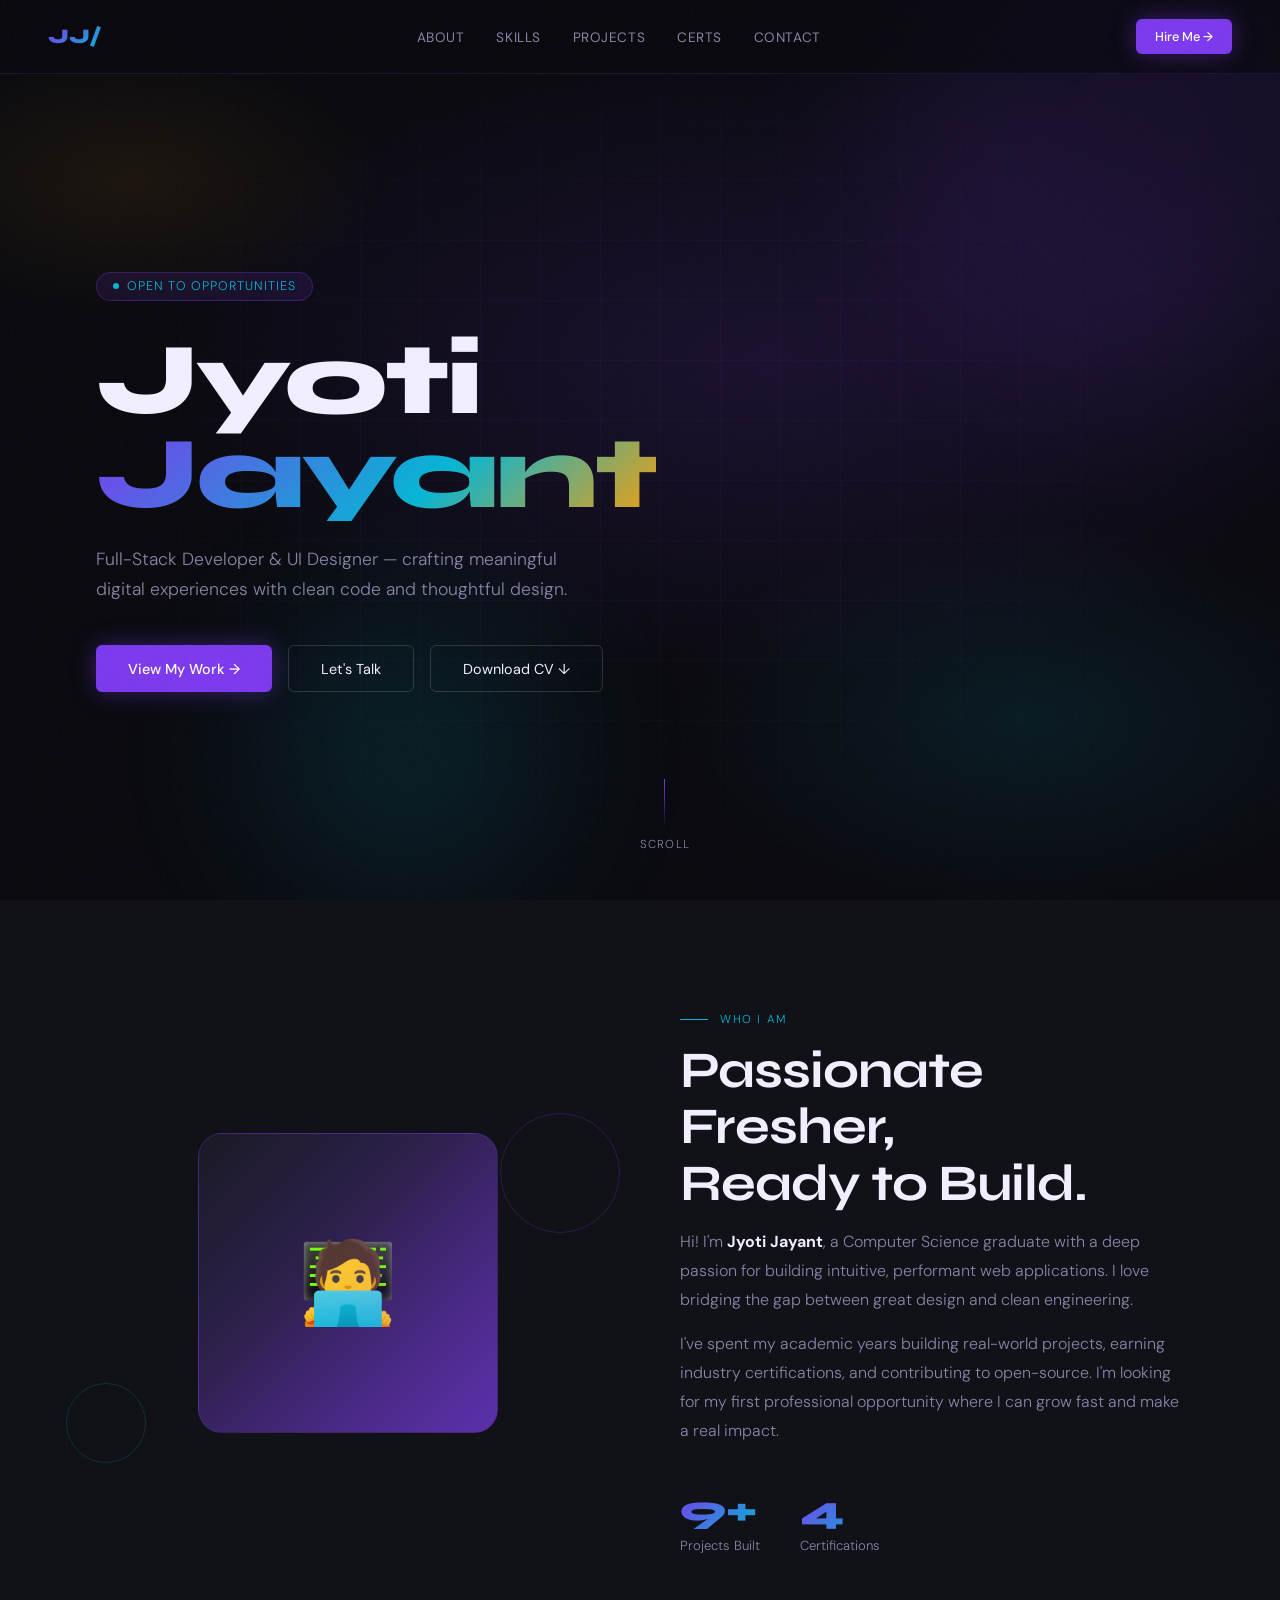
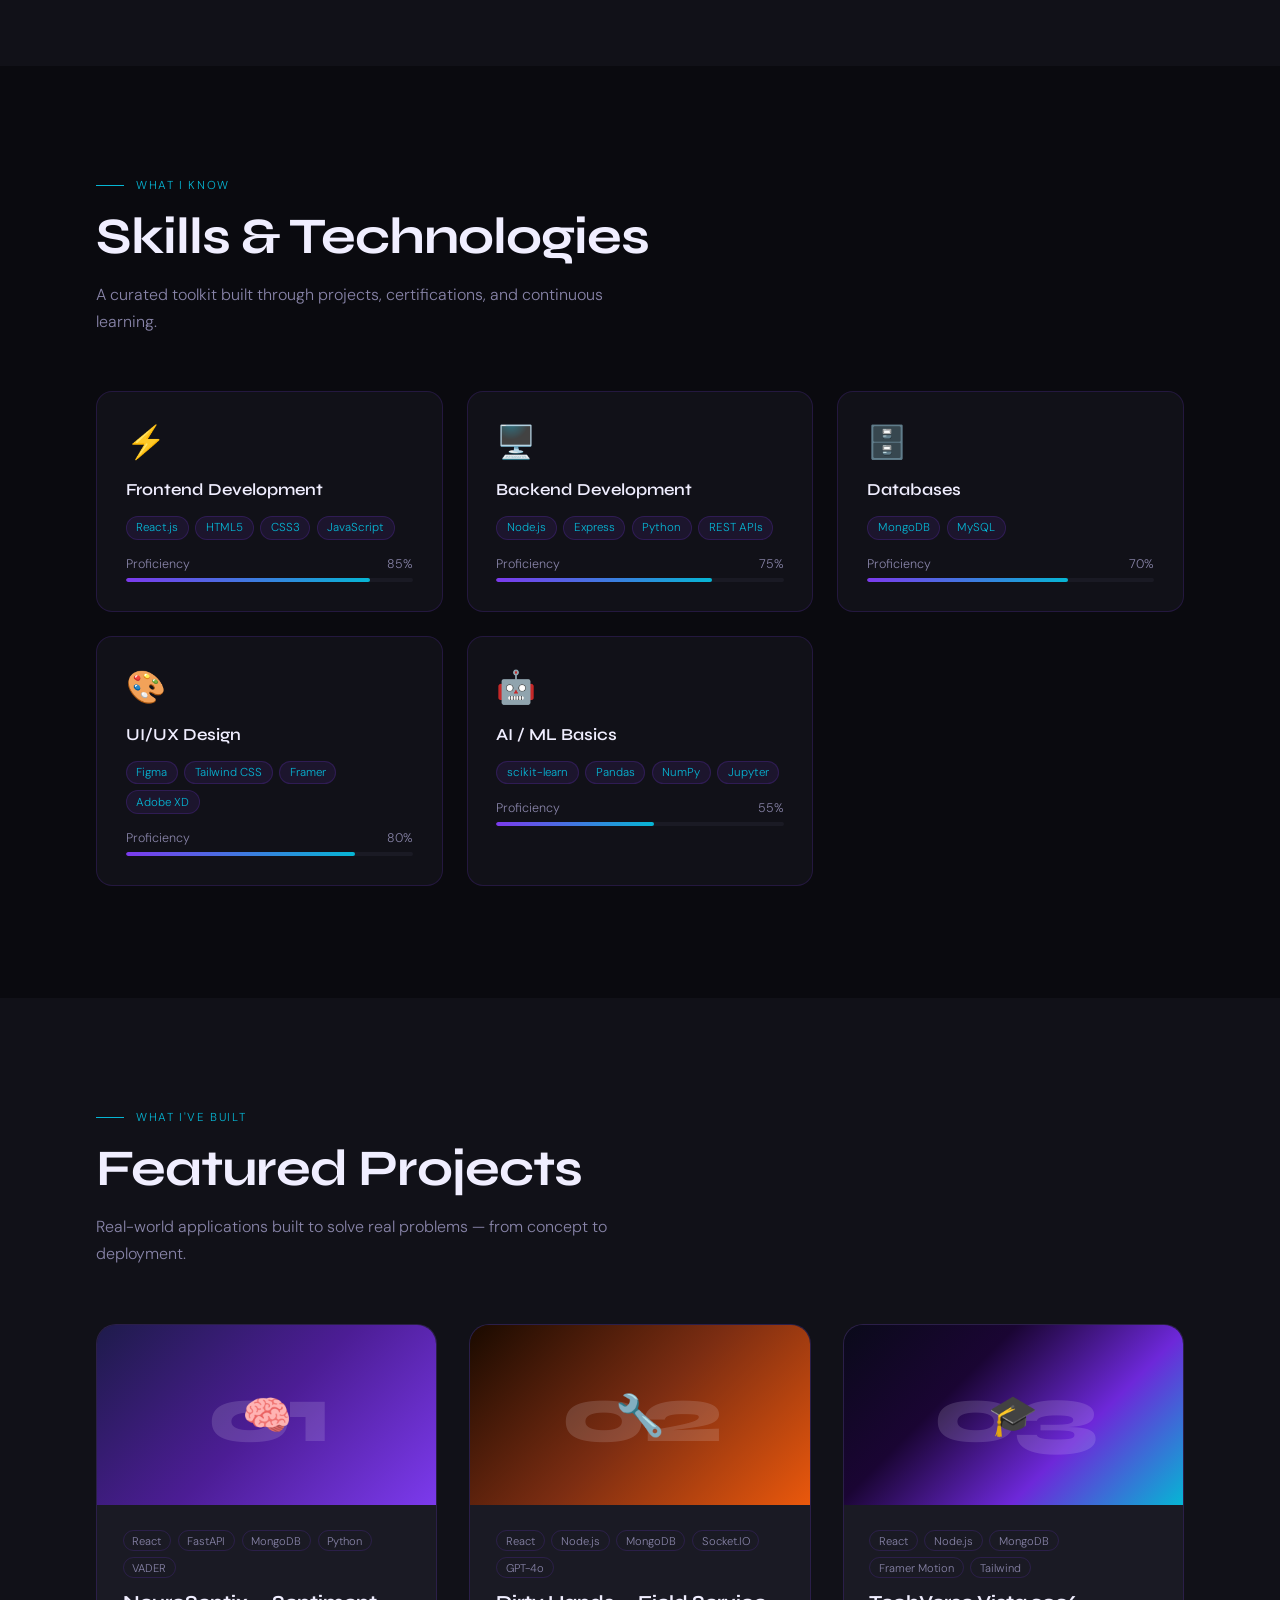
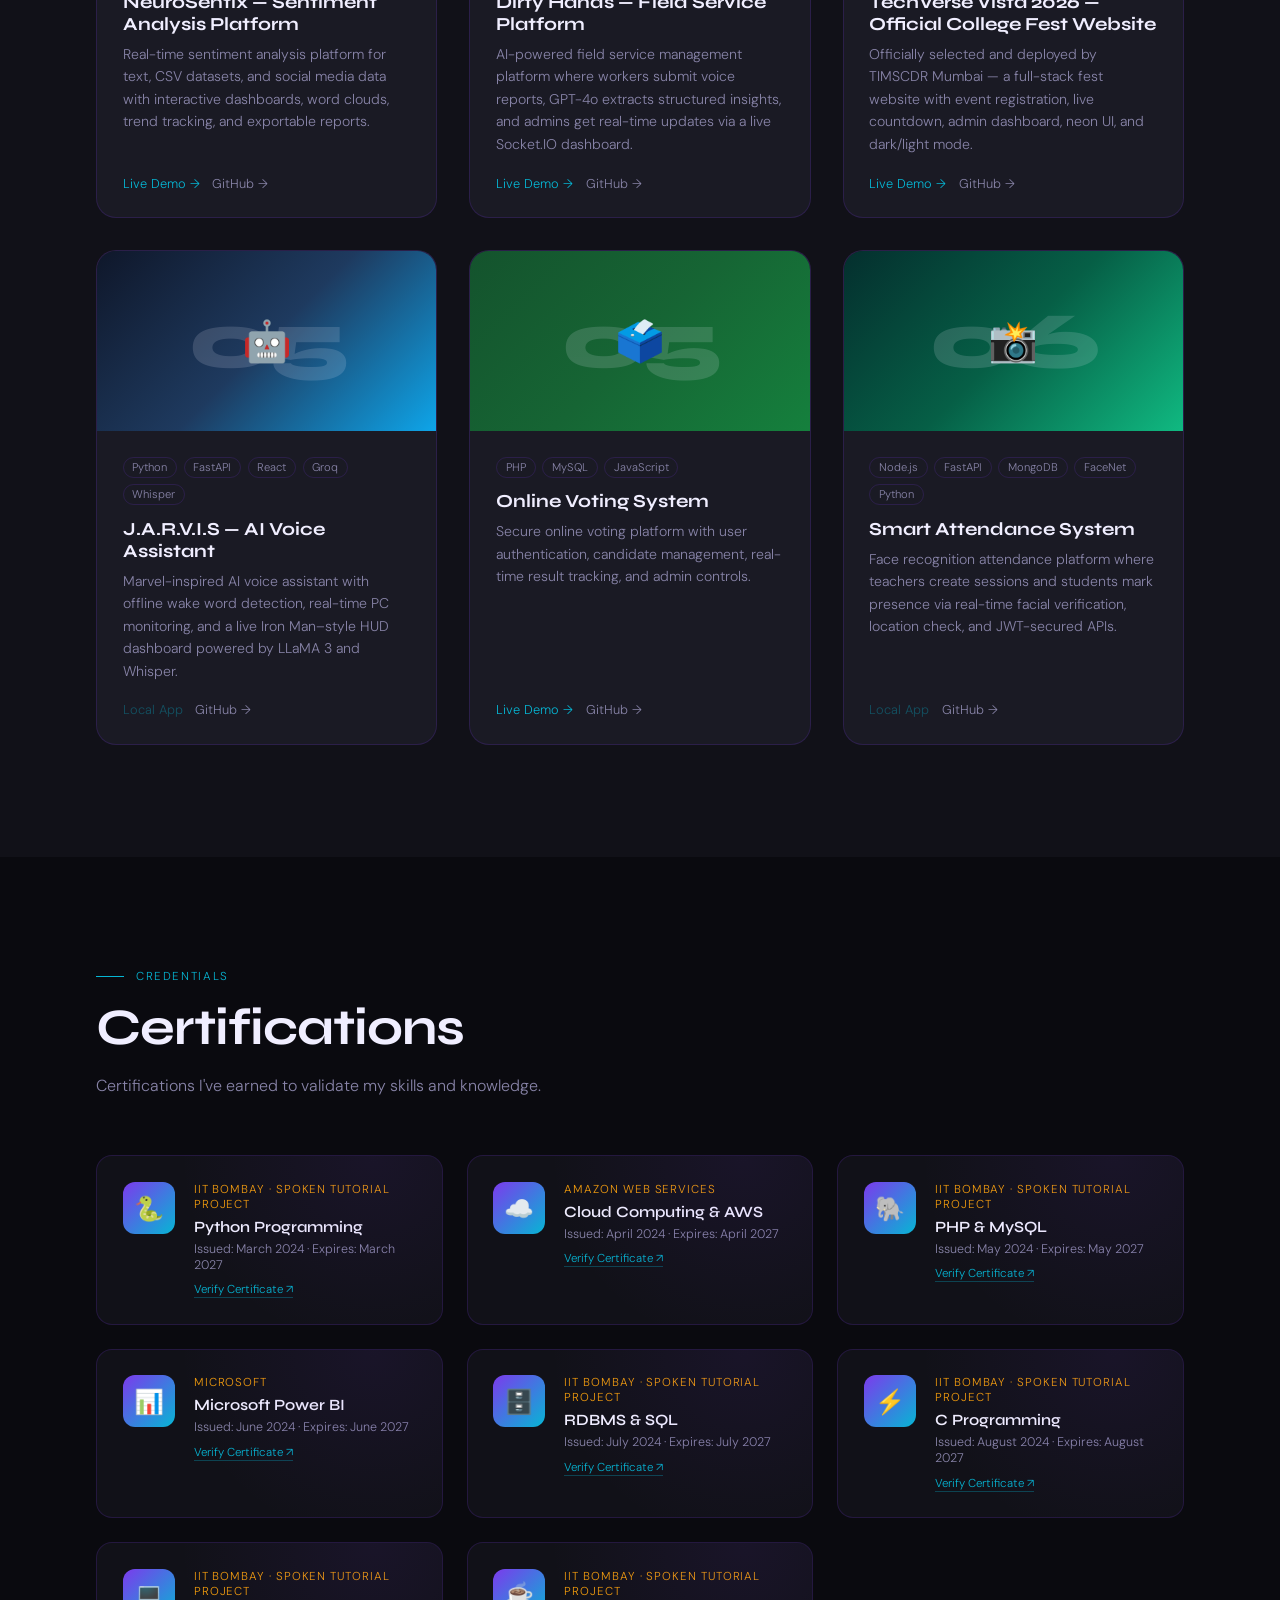
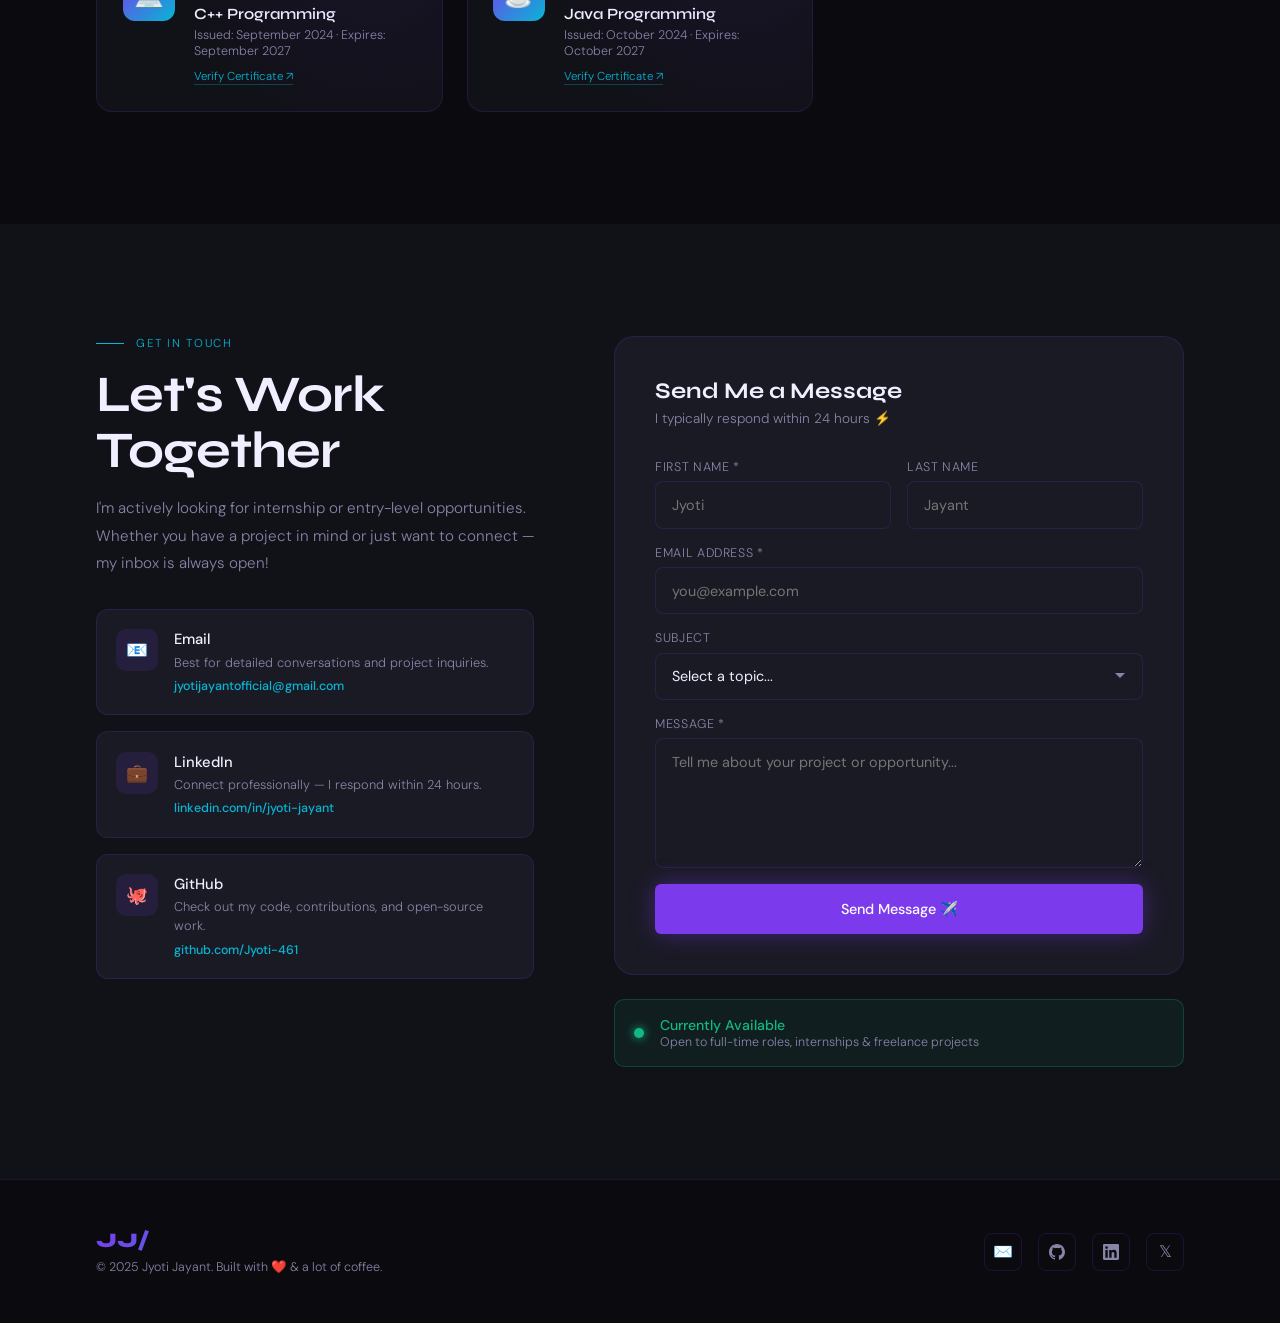
==== index.html @ 2b8c5107 "certificate work" ====
<!DOCTYPE html>
<html lang="en">
<head>
<meta charset="UTF-8">
<meta name="viewport" content="width=device-width, initial-scale=1.0">
<meta name="description" content="Jyoti Jayant — Full-Stack Developer & UI Designer portfolio">
<title>Jyoti Jayant — Portfolio</title>
<link href="https://fonts.googleapis.com/css2?family=Syne:wght@400;600;700;800&family=DM+Sans:ital,wght@0,300;0,400;0,500;1,300&display=swap" rel="stylesheet">
<style>
  :root {
    --bg: #0a0a0f;
    --surface: #111118;
    --surface2: #1a1a24;
    --accent: #7c3aed;
    --accent2: #06b6d4;
    --accent3: #f59e0b;
    --text: #f0eeff;
    --text-muted: #8884a8;
    --border: rgba(124,58,237,0.18);
    --glow: rgba(124,58,237,0.35);
  }

  *, *::before, *::after { box-sizing: border-box; margin: 0; padding: 0; }
  html { scroll-behavior: smooth; }

  body {
    background: var(--bg);
    color: var(--text);
    font-family: 'DM Sans', sans-serif;
    font-weight: 300;
    overflow-x: hidden;
    cursor: none;
  }

  /* ── CUSTOM CURSOR ── */
  .cursor {
    width: 12px; height: 12px;
    background: var(--accent);
    border-radius: 50%;
    position: fixed;
    pointer-events: none;
    z-index: 9999;
    left: -100px; top: -100px;          /* FIX: start off-screen, not at 0,0 */
    transform: translate(-50%,-50%);
    transition: width 0.2s ease, height 0.2s ease, background 0.2s ease;
    mix-blend-mode: screen;
  }
  .cursor-ring {
    width: 36px; height: 36px;
    border: 1.5px solid rgba(124,58,237,0.6);
    border-radius: 50%;
    position: fixed;
    pointer-events: none;
    z-index: 9998;
    left: -100px; top: -100px;          /* FIX: start off-screen */
    transform: translate(-50%,-50%);
    transition: width 0.25s ease, height 0.25s ease, border-color 0.25s ease;
  }

  /* ── NOISE OVERLAY ── */
  body::before {
    content: '';
    position: fixed; inset: 0;
    background-image: url("data:image/svg+xml,%3Csvg viewBox='0 0 256 256' xmlns='http://www.w3.org/2000/svg'%3E%3Cfilter id='noise'%3E%3CfeTurbulence type='fractalNoise' baseFrequency='0.9' numOctaves='4' stitchTiles='stitch'/%3E%3C/filter%3E%3Crect width='100%25' height='100%25' filter='url(%23noise)' opacity='0.04'/%3E%3C/svg%3E");
    pointer-events: none;
    z-index: 9000;
    opacity: 0.4;
  }

  /* ── NAV ── */
  nav {
    position: fixed; top: 0; left: 0; right: 0;
    z-index: 500;
    padding: 1.2rem 3rem;
    display: flex; align-items: center; justify-content: space-between;
    background: rgba(10,10,15,0.75);
    backdrop-filter: blur(20px);
    -webkit-backdrop-filter: blur(20px);
    border-bottom: 1px solid var(--border);
    animation: slideDown 0.8s ease forwards;
    gap: 1rem;
  }
  @keyframes slideDown { from { transform: translateY(-100%); opacity:0; } to { transform: translateY(0); opacity:1; } }

  .logo {
    font-family: 'Syne', sans-serif;
    font-weight: 800; font-size: 1.3rem;
    letter-spacing: -0.02em;
    background: linear-gradient(135deg, var(--accent), var(--accent2));
    -webkit-background-clip: text; -webkit-text-fill-color: transparent;
    background-clip: text;
    flex-shrink: 0;
  }

  .nav-links { display: flex; gap: 2rem; list-style: none; }
  .nav-links a {
    color: var(--text-muted);
    text-decoration: none; font-size: 0.85rem;
    font-weight: 400; letter-spacing: 0.04em; text-transform: uppercase;
    transition: color 0.2s ease; position: relative;
    white-space: nowrap;
  }
  .nav-links a::after {
    content: ''; position: absolute; bottom: -4px; left: 0;
    width: 0; height: 1px; background: var(--accent);
    transition: width 0.3s ease;                        /* FIX: was `right` logic, now width-based */
  }
  .nav-links a:hover { color: var(--text); }
  .nav-links a:hover::after { width: 100%; }

  /* Hamburger — hidden on desktop */
  .hamburger {
    display: none; flex-direction: column; gap: 5px;
    background: none; border: none; cursor: pointer; padding: 4px;
  }
  .hamburger span {
    display: block; width: 22px; height: 2px;
    background: var(--text-muted); border-radius: 2px;
    transition: all 0.3s ease;
  }
  .hamburger.open span:nth-child(1) { transform: translateY(7px) rotate(45deg); }
  .hamburger.open span:nth-child(2) { opacity: 0; }
  .hamburger.open span:nth-child(3) { transform: translateY(-7px) rotate(-45deg); }

  /* Mobile nav drawer */
  .mobile-nav {
    display: none; position: fixed;
    top: 62px; left: 0; right: 0;
    background: rgba(10,10,15,0.97);
    backdrop-filter: blur(20px); -webkit-backdrop-filter: blur(20px);
    border-bottom: 1px solid var(--border);
    z-index: 490; padding: 1.5rem 2rem;
    flex-direction: column; gap: 1.2rem;
  }
  .mobile-nav.open { display: flex; }
  .mobile-nav a {
    color: var(--text-muted); text-decoration: none;
    font-size: 1rem; letter-spacing: 0.06em; text-transform: uppercase;
    transition: color 0.2s ease;
  }
  .mobile-nav a:hover { color: var(--accent2); }

  /* ── HERO ── */
  #hero {
    min-height: 100vh;
    display: flex; align-items: center;
    padding: 8rem 6rem 4rem;
    position: relative; overflow: hidden;
  }
  .hero-bg {
    position: absolute; inset: 0;
    background:
      radial-gradient(ellipse 80% 60% at 60% 40%, rgba(124,58,237,0.15) 0%, transparent 60%),
      radial-gradient(ellipse 50% 40% at 80% 80%, rgba(6,182,212,0.10) 0%, transparent 55%),
      radial-gradient(ellipse 40% 30% at 10% 20%, rgba(245,158,11,0.08) 0%, transparent 50%);
  }
  .hero-grid {
    position: absolute; inset: 0;
    background-image:
      linear-gradient(rgba(124,58,237,0.06) 1px, transparent 1px),
      linear-gradient(90deg, rgba(124,58,237,0.06) 1px, transparent 1px);
    background-size: 60px 60px;
    mask-image: radial-gradient(ellipse at center, black 30%, transparent 80%);
    -webkit-mask-image: radial-gradient(ellipse at center, black 30%, transparent 80%);
  }
  .hero-content { position: relative; z-index: 1; max-width: 800px; }

  .hero-tag {
    display: inline-flex; align-items: center; gap: 0.5rem;
    background: rgba(124,58,237,0.12);
    border: 1px solid rgba(124,58,237,0.3);
    padding: 0.35rem 1rem; border-radius: 100px;
    font-size: 0.78rem; letter-spacing: 0.08em; text-transform: uppercase;
    color: var(--accent2); margin-bottom: 2rem;
    animation: fadeUp 0.8s 0.2s both;
  }
  .hero-tag .dot { width: 6px; height: 6px; background: var(--accent2); border-radius: 50%; animation: pulse 1.5s infinite; }

  .hero-name {
    font-family: 'Syne', sans-serif; font-weight: 800;
    font-size: clamp(3.2rem, 8vw, 7rem);
    line-height: 0.92; letter-spacing: -0.03em;
    animation: fadeUp 0.8s 0.35s both;
  }
  .hero-name .line2 {
    background: linear-gradient(135deg, var(--accent), var(--accent2) 60%, var(--accent3));
    -webkit-background-clip: text; -webkit-text-fill-color: transparent;
    background-clip: text; display: block;
  }
  .hero-tagline {
    font-size: 1.1rem; color: var(--text-muted);
    margin-top: 1.5rem; max-width: 480px;
    line-height: 1.7; animation: fadeUp 0.8s 0.5s both;
  }
  .hero-ctas {
    display: flex; gap: 1rem; margin-top: 2.5rem;
    animation: fadeUp 0.8s 0.65s both; flex-wrap: wrap;
  }

  .btn-primary {
    background: var(--accent); color: #fff;
    border: none; border-radius: 6px;
    padding: 0.85rem 2rem;
    font-family: 'DM Sans', sans-serif; font-size: 0.9rem; font-weight: 500;
    cursor: pointer; text-decoration: none;
    display: inline-flex; align-items: center; gap: 0.5rem;
    transition: transform 0.2s ease, box-shadow 0.2s ease, background 0.2s ease;
    box-shadow: 0 0 24px rgba(124,58,237,0.4);
  }
  .btn-primary:hover { transform: translateY(-2px); box-shadow: 0 0 40px rgba(124,58,237,0.7); background: #8b4ff5; }

  .btn-outline {
    background: transparent; color: var(--text);
    border: 1px solid rgba(255,255,255,0.15); border-radius: 6px;
    padding: 0.85rem 2rem;
    font-family: 'DM Sans', sans-serif; font-size: 0.9rem; font-weight: 400;
    cursor: pointer; text-decoration: none;
    display: inline-flex; align-items: center; gap: 0.5rem;
    transition: border-color 0.2s ease, transform 0.2s ease, background 0.2s ease, color 0.2s ease;
  }
  .btn-outline:hover { border-color: var(--accent2); color: var(--accent2); transform: translateY(-2px); background: rgba(6,182,212,0.05); }

  .hero-scroll {
    position: absolute; bottom: 3rem; left: 50%; transform: translateX(-50%);
    display: flex; flex-direction: column; align-items: center; gap: 0.5rem;
    color: var(--text-muted); font-size: 0.72rem;
    letter-spacing: 0.1em; text-transform: uppercase;
    animation: fadeUp 1s 1s both;
  }
  .scroll-line {
    width: 1px; height: 50px;
    background: linear-gradient(to bottom, var(--accent), transparent);
    animation: scrollPulse 2s infinite;
  }

  /* ── FLOATING ORBS ── */
  .orb {
    position: absolute; border-radius: 50%;
    pointer-events: none; filter: blur(80px); opacity: 0.12;
    animation: float 8s ease-in-out infinite;
  }

  /* ── SHARED SECTION ── */
  section { padding: 7rem 6rem; position: relative; }

  .section-label {
    font-size: 0.72rem; letter-spacing: 0.14em; text-transform: uppercase;
    color: var(--accent2); display: flex; align-items: center; gap: 0.75rem;
    margin-bottom: 1rem;
  }
  .section-label::before { content: ''; width: 28px; height: 1px; background: var(--accent2); }

  .section-title {
    font-family: 'Syne', sans-serif; font-weight: 700;
    font-size: clamp(2rem, 4vw, 3.2rem);
    letter-spacing: -0.02em; line-height: 1.1; margin-bottom: 1rem;
  }
  .section-sub {
    color: var(--text-muted); font-size: 1rem;
    max-width: 520px; line-height: 1.7; margin-bottom: 3.5rem;
  }

  /* ── ABOUT ── */
  #about { background: var(--surface); }
  .about-inner { display: grid; grid-template-columns: 1fr 1fr; gap: 5rem; align-items: center; }

  .about-avatar-wrap { position: relative; display: flex; justify-content: center; }
  .about-avatar {
    width: 300px; height: 300px; border-radius: 24px;
    background: linear-gradient(135deg, var(--surface2), var(--accent) 200%);
    position: relative; overflow: hidden;
    border: 1px solid rgba(124,58,237,0.25);
    display: flex; align-items: center; justify-content: center;
    font-size: 5rem;
  }
  .about-avatar::after {
    content: ''; position: absolute; inset: 0;
    background: linear-gradient(135deg, transparent 40%, rgba(124,58,237,0.35));
  }
  .about-deco {
    position: absolute; top: -20px; right: -20px;
    width: 120px; height: 120px;
    border: 1px solid rgba(124,58,237,0.25); border-radius: 50%;
  }
  .about-deco2 {
    position: absolute; bottom: -30px; left: -30px;
    width: 80px; height: 80px;
    border: 1px solid rgba(6,182,212,0.2); border-radius: 50%;
  }

  .stat-row { display: flex; gap: 2.5rem; margin-top: 2.5rem; flex-wrap: wrap; }
  .stat { display: flex; flex-direction: column; }
  .stat-num {
    font-family: 'Syne', sans-serif; font-weight: 800; font-size: 2.5rem;
    background: linear-gradient(135deg, var(--accent), var(--accent2));
    -webkit-background-clip: text; -webkit-text-fill-color: transparent;
    background-clip: text;
  }
  .stat-label { color: var(--text-muted); font-size: 0.82rem; margin-top: 0.2rem; }

  /* ── SKILLS ── */
  .skills-grid { display: grid; grid-template-columns: repeat(auto-fill, minmax(260px, 1fr)); gap: 1.5rem; }

  .skill-card {
    background: var(--surface); border: 1px solid var(--border);
    border-radius: 16px; padding: 1.8rem;
    position: relative; overflow: hidden;
    transition: transform 0.3s ease, border-color 0.3s ease, box-shadow 0.3s ease;
  }
  .skill-card::before {
    content: ''; position: absolute; top: 0; left: 0; right: 0; height: 2px;
    background: linear-gradient(90deg, var(--accent), var(--accent2));
    transform: scaleX(0); transform-origin: left; transition: transform 0.4s ease;
  }
  .skill-card:hover { transform: translateY(-5px); border-color: rgba(124,58,237,0.4); box-shadow: 0 20px 50px rgba(0,0,0,0.4); }
  .skill-card:hover::before { transform: scaleX(1); }

  .skill-icon { font-size: 2rem; margin-bottom: 1rem; }
  .skill-name { font-family: 'Syne', sans-serif; font-weight: 600; font-size: 1.05rem; margin-bottom: 0.5rem; }
  .skill-tags { display: flex; flex-wrap: wrap; gap: 0.4rem; margin-top: 1rem; }
  .tag {
    background: rgba(124,58,237,0.1); border: 1px solid rgba(124,58,237,0.2);
    color: var(--accent2); font-size: 0.72rem; padding: 0.2rem 0.6rem; border-radius: 100px;
  }
  .skill-bar-wrap { margin-top: 1rem; }
  .skill-bar-label { display: flex; justify-content: space-between; font-size: 0.78rem; color: var(--text-muted); margin-bottom: 0.4rem; }
  .skill-bar-bg { height: 4px; background: var(--surface2); border-radius: 10px; overflow: hidden; }
  .skill-bar-fill {
    height: 100%; border-radius: 10px;
    background: linear-gradient(90deg, var(--accent), var(--accent2));
    transform: scaleX(0); transform-origin: left;
    transition: transform 1.2s cubic-bezier(0.16, 1, 0.3, 1);
  }
  .skill-bar-fill.animate { transform: scaleX(1); }

  /* ── PROJECTS ── */
  #projects { background: var(--surface); }
  .projects-grid { display: grid; grid-template-columns: repeat(auto-fill, minmax(340px, 1fr)); gap: 2rem; }

  .project-card {
    border-radius: 20px; overflow: hidden;
    background: var(--surface2); border: 1px solid var(--border);
    transition: transform 0.35s ease, box-shadow 0.35s ease;
    display: flex; flex-direction: column;          /* FIX: consistent card height */
  }
  .project-card:hover { transform: translateY(-8px) scale(1.01); box-shadow: 0 30px 70px rgba(0,0,0,0.5), 0 0 0 1px rgba(124,58,237,0.3); }

  .project-thumb {
    height: 180px; position: relative; overflow: hidden;
    display: flex; align-items: center; justify-content: center;
    flex-shrink: 0;
  }
  .thumb-bg { position: absolute; inset: 0; transition: transform 0.5s ease; }
  .project-card:hover .thumb-bg { transform: scale(1.1); }
  .thumb-label {
    position: relative; z-index: 1;
    font-family: 'Syne', sans-serif; font-weight: 800; font-size: 5rem;
    opacity: 0.15; letter-spacing: -0.05em;
  }
  .proj-icon { position: absolute; z-index: 2; font-size: 2.5rem; }

  .project-body { padding: 1.6rem; flex: 1; display: flex; flex-direction: column; }
  .project-chips { display: flex; flex-wrap: wrap; gap: 0.4rem; margin-bottom: 0.8rem; }
  .chip {
    font-size: 0.7rem; padding: 0.15rem 0.55rem;
    border-radius: 100px; border: 1px solid var(--border); color: var(--text-muted);
  }
  .project-title { font-family: 'Syne', sans-serif; font-weight: 700; font-size: 1.15rem; margin-bottom: 0.5rem; }
  .project-desc { color: var(--text-muted); font-size: 0.88rem; line-height: 1.6; margin-bottom: 1.2rem; flex: 1; }
  .project-links { display: flex; gap: 0.8rem; margin-top: auto; }
  .proj-link {
    font-size: 0.8rem; color: var(--accent2); text-decoration: none;
    display: inline-flex; align-items: center; gap: 0.3rem;
    transition: gap 0.2s ease, opacity 0.2s ease;
    white-space: nowrap;
  }
  .proj-link:hover { gap: 0.6rem; }
  .proj-link.disabled {                              /* FIX: proper disabled state */
    pointer-events: none; opacity: 0.35; cursor: not-allowed;
  }

  /* ── CERTIFICATES ── */
  .certs-grid { display: grid; grid-template-columns: repeat(auto-fill, minmax(280px, 1fr)); gap: 1.5rem; }

  .cert-card {
    background: var(--surface); border: 1px solid var(--border);
    border-radius: 16px; padding: 1.6rem;
    display: flex; gap: 1.2rem; align-items: flex-start;
    transition: transform 0.3s ease, box-shadow 0.3s ease;
    position: relative; overflow: hidden;
  }
  .cert-card::before {
    content: ''; position: absolute; inset: 0;
    background: radial-gradient(circle at 80% 0%, rgba(124,58,237,0.08), transparent 60%);
  }
  .cert-card:hover { transform: translateY(-4px); box-shadow: 0 16px 40px rgba(0,0,0,0.4); }
  .cert-badge {
    width: 52px; height: 52px; flex-shrink: 0;
    background: linear-gradient(135deg, var(--accent), var(--accent2));
    border-radius: 12px; display: flex; align-items: center; justify-content: center;
    font-size: 1.5rem;
  }
  .cert-body { flex: 1; min-width: 0; }                   /* FIX: min-width prevents overflow */
  .cert-issuer { font-size: 0.72rem; text-transform: uppercase; letter-spacing: 0.08em; color: var(--accent3); margin-bottom: 0.3rem; }
  .cert-name { font-family: 'Syne', sans-serif; font-weight: 600; font-size: 0.98rem; margin-bottom: 0.3rem; }
  .cert-date { color: var(--text-muted); font-size: 0.78rem; }
  .cert-verify {
    display: inline-block; margin-top: 0.6rem;
    font-size: 0.72rem; color: var(--accent2); text-decoration: none;
    border-bottom: 1px solid rgba(6,182,212,0.3); transition: border-color 0.2s ease;
  }
  .cert-verify:hover { border-color: var(--accent2); }

  /* ── CONTACT ── */
  #contact { background: var(--surface); }
  .contact-inner { display: grid; grid-template-columns: 1fr 1.3fr; gap: 5rem; align-items: start; }

  .contact-ways { margin-top: 2rem; }
  .contact-way {
    display: flex; align-items: flex-start; gap: 1rem;
    padding: 1.2rem; border: 1px solid var(--border); border-radius: 12px;
    margin-bottom: 1rem; background: var(--surface2);
    transition: border-color 0.2s ease;
  }
  .contact-way:hover { border-color: rgba(124,58,237,0.4); }
  .way-icon {
    width: 42px; height: 42px; border-radius: 10px;
    background: rgba(124,58,237,0.12);
    display: flex; align-items: center; justify-content: center;
    font-size: 1.1rem; flex-shrink: 0;
  }
  .way-title { font-weight: 500; font-size: 0.92rem; margin-bottom: 0.2rem; }
  .way-desc { color: var(--text-muted); font-size: 0.8rem; line-height: 1.5; }
  .way-link {
    display: inline-block; margin-top: 0.4rem;
    font-size: 0.78rem; color: var(--accent2); text-decoration: none;
    font-weight: 500; transition: opacity 0.2s ease;
    word-break: break-all;                           /* FIX: long email doesn't overflow */
  }
  .way-link:hover { opacity: 0.75; }

  /* ── CONTACT FORM ── */
  .contact-form { display: flex; flex-direction: column; gap: 1rem; }
  .form-row { display: grid; grid-template-columns: 1fr 1fr; gap: 1rem; }
  .form-group { display: flex; flex-direction: column; gap: 0.4rem; }
  .form-group label { font-size: 0.78rem; color: var(--text-muted); letter-spacing: 0.05em; text-transform: uppercase; }

  .form-group input,
  .form-group textarea,
  .form-group select {
    background: var(--surface2); border: 1px solid var(--border);
    border-radius: 8px; padding: 0.85rem 1rem;
    color: var(--text); font-family: 'DM Sans', sans-serif;
    font-size: 0.9rem; outline: none; width: 100%;
    transition: border-color 0.2s ease, box-shadow 0.2s ease;
    -webkit-appearance: none; appearance: none;
  }
  .form-group select {                               /* FIX: custom select arrow */
    background-image: url("data:image/svg+xml,%3Csvg xmlns='http://www.w3.org/2000/svg' width='12' height='12' viewBox='0 0 12 12'%3E%3Cpath fill='%238884a8' d='M6 8L1 3h10z'/%3E%3C/svg%3E");
    background-repeat: no-repeat; background-position: right 1rem center;
    padding-right: 2.5rem;
  }
  .form-group select option { background: var(--surface2); color: var(--text); }
  .form-group input:focus,
  .form-group textarea:focus,
  .form-group select:focus {
    border-color: var(--accent); box-shadow: 0 0 0 3px rgba(124,58,237,0.15);
  }
  .form-group textarea { min-height: 130px; resize: vertical; }

  .form-success {
    display: none;
    background: rgba(6,182,212,0.08); border: 1px solid rgba(6,182,212,0.3);
    border-radius: 10px; padding: 1.4rem; text-align: center;
    color: var(--accent2); font-size: 0.92rem; line-height: 1.6;
  }
  .form-error {                                      /* FIX: added missing error state */
    display: none;
    background: rgba(239,68,68,0.08); border: 1px solid rgba(239,68,68,0.3);
    border-radius: 10px; padding: 1rem 1.2rem;
    color: #f87171; font-size: 0.85rem; margin-bottom: 0.5rem;
  }

  /* ── FOOTER ── */
  footer {
    padding: 3rem 6rem; border-top: 1px solid var(--border);
    display: flex; justify-content: space-between; align-items: center;
    background: var(--bg); flex-wrap: wrap; gap: 1rem;
  }
  .footer-left { color: var(--text-muted); font-size: 0.82rem; }
  .footer-right { display: flex; gap: 1rem; flex-wrap: wrap; }

  .social-link {
    width: 38px; height: 38px; border: 1px solid var(--border);
    border-radius: 8px; display: flex; align-items: center; justify-content: center;
    color: var(--text-muted); text-decoration: none; font-size: 1rem;
    transition: color 0.2s ease, border-color 0.2s ease, background 0.2s ease, transform 0.2s ease;
  }
  .social-link:hover { color: var(--accent2); border-color: var(--accent2); background: rgba(6,182,212,0.05); transform: translateY(-2px); }

  /* ── REVEAL ── */
  .reveal { opacity: 0; transform: translateY(35px); transition: opacity 0.8s ease, transform 0.8s ease; }
  .reveal.visible { opacity: 1; transform: translateY(0); }
  .reveal-delay-1 { transition-delay: 0.1s; }
  .reveal-delay-2 { transition-delay: 0.2s; }
  .reveal-delay-3 { transition-delay: 0.3s; }
  .reveal-delay-4 { transition-delay: 0.4s; }

  /* ── KEYFRAMES ── */
  @keyframes fadeUp { from { opacity: 0; transform: translateY(30px); } to { opacity: 1; transform: translateY(0); } }
  @keyframes scrollPulse { 0%,100%{opacity:0.3;} 50%{opacity:1;} }
  @keyframes float { 0%,100%{transform:translateY(0);} 50%{transform:translateY(-30px);} }
  @keyframes pulse { 0%,100%{opacity:1;transform:scale(1);} 50%{opacity:0.5;transform:scale(0.7);} }

  /* ── AVAILABILITY DOT ── */
  .avail-dot {
    width: 10px; height: 10px; background: #10b981; border-radius: 50%;
    box-shadow: 0 0 10px #10b981; animation: pulse 1.5s infinite; flex-shrink: 0;
  }

  /* ══════════════════════════════
     RESPONSIVE BREAKPOINTS
  ══════════════════════════════ */

  /* Large tablets */
  @media (max-width: 1100px) {
    section { padding: 6rem 4rem; }
    nav { padding: 1.1rem 2.5rem; }
    #hero { padding: 7rem 4rem 4rem; }
    footer { padding: 2.5rem 4rem; }
    .about-inner { gap: 3rem; }
    .contact-inner { gap: 3rem; }
  }

  /* Tablets & small laptops */
  @media (max-width: 900px) {
    section { padding: 5rem 2.5rem; }
    nav { padding: 1rem 1.5rem; }
    #hero { padding: 6rem 2.5rem 3rem; }

    .nav-links { display: none; }
    .hamburger { display: flex; }
    nav .btn-primary { display: none; }         /* hide Hire Me on mobile nav */

    .about-inner { grid-template-columns: 1fr; gap: 2.5rem; }
    .about-avatar { width: 240px; height: 240px; font-size: 4rem; }

    .contact-inner { grid-template-columns: 1fr; gap: 2.5rem; }
    .projects-grid { grid-template-columns: 1fr; }
    .form-row { grid-template-columns: 1fr; }

    footer { padding: 2rem 2.5rem; flex-direction: column; align-items: flex-start; }
  }

  /* Mobile phones */
  @media (max-width: 600px) {
    section { padding: 4rem 1.25rem; }
    nav { padding: 0.9rem 1.25rem; }
    #hero { padding: 5.5rem 1.25rem 3rem; }

    .hero-name { font-size: clamp(2.8rem, 11vw, 3.8rem); }
    .hero-tagline { font-size: 0.95rem; }
    .hero-ctas { flex-direction: column; }
    .btn-primary, .btn-outline { width: 100%; justify-content: center; }

    .skills-grid { grid-template-columns: 1fr; }
    .certs-grid { grid-template-columns: 1fr; }
    .stat-row { gap: 1.5rem; }
    .stat-num { font-size: 2rem; }

    footer { padding: 2rem 1.25rem; }
    .mobile-nav { top: 58px; }
  }

  /* Very small */
  @media (max-width: 380px) {
    .hero-name { font-size: 2.5rem; }
    .section-title { font-size: 1.8rem; }
  }
</style>
</head>
<body>

<div class="cursor" id="cursor"></div>
<div class="cursor-ring" id="cursorRing"></div>

<!-- ── NAV ── -->
<nav>
  <div class="logo">JJ/</div>
  <ul class="nav-links">
    <li><a href="#about">About</a></li>
    <li><a href="#skills">Skills</a></li>
    <li><a href="#projects">Projects</a></li>
    <li><a href="#certificates">Certs</a></li>
    <li><a href="#contact">Contact</a></li>
  </ul>
  <!-- FIX: working hamburger menu -->
  <button class="hamburger" id="hamburger" aria-label="Toggle menu" aria-expanded="false">
    <span></span><span></span><span></span>
  </button>
  <a href="#contact" class="btn-primary" style="padding:0.55rem 1.2rem;font-size:0.8rem;">Hire Me →</a>
</nav>

<!-- FIX: mobile nav drawer (was completely missing) -->
<div class="mobile-nav" id="mobileNav">
  <a href="#about" class="mobile-nav-link">About</a>
  <a href="#skills" class="mobile-nav-link">Skills</a>
  <a href="#projects" class="mobile-nav-link">Projects</a>
  <a href="#certificates" class="mobile-nav-link">Certs</a>
  <a href="#contact" class="mobile-nav-link">Contact</a>
  <a href="#email" class="btn-primary" style="width:fit-content;">Hire Me →</a>
</div>

<!-- ── HERO ── -->
<section id="hero">
  <div class="hero-bg"></div>
  <div class="hero-grid"></div>
  <div class="orb" style="width:500px;height:500px;background:var(--accent);top:-100px;right:-100px;animation-duration:10s;"></div>
  <div class="orb" style="width:300px;height:300px;background:var(--accent2);bottom:0;left:20%;animation-duration:7s;animation-delay:-3s;"></div>

  <div class="hero-content">
    <div class="hero-tag"><span class="dot"></span> Open to Opportunities</div>
    <h1 class="hero-name">
      Jyoti<br>
      <span class="line2">Jayant</span>
    </h1>
    <p class="hero-tagline">
      Full-Stack Developer &amp; UI Designer — crafting meaningful digital experiences with clean code and thoughtful design.
    </p>
    <div class="hero-ctas">
      <a href="#projects" class="btn-primary">View My Work →</a>
      <a href="#contact" class="btn-outline">Let's Talk</a>
      <!-- FIX: replace alert() with a real link placeholder -->
      <a href="YOUR_RESUME_LINK_HERE" target="_blank" rel="noopener" class="btn-outline">Download CV ↓</a>
    </div>
  </div>

  <div class="hero-scroll">
    <div class="scroll-line"></div>
    Scroll
  </div>
</section>

<!-- ── ABOUT ── -->
<section id="about">
  <div class="about-inner">
    <div class="about-avatar-wrap reveal">
      <div class="about-deco"></div>
      <div class="about-deco2"></div>
      <div class="about-avatar">🧑‍💻</div>
    </div>
    <div>
      <div class="section-label reveal">Who I Am</div>
      <h2 class="section-title reveal reveal-delay-1">Passionate Fresher,<br>Ready to Build.</h2>
      <p class="reveal reveal-delay-2" style="color:var(--text-muted);line-height:1.8;font-size:1rem;margin-bottom:1rem;">
        Hi! I'm <strong style="color:var(--text)">Jyoti Jayant</strong>, a Computer Science graduate with a deep passion for building intuitive, performant web applications. I love bridging the gap between great design and clean engineering.
      </p>
      <p class="reveal reveal-delay-2" style="color:var(--text-muted);line-height:1.8;font-size:1rem;">
        I've spent my academic years building real-world projects, earning industry certifications, and contributing to open-source. I'm looking for my first professional opportunity where I can grow fast and make a real impact.
      </p>
      <div class="stat-row reveal reveal-delay-3">
        <div class="stat">
          <span class="stat-num" data-target="10" data-suffix="+">10+</span>
          <span class="stat-label">Projects Built</span>
        </div>
        <div class="stat">
          <span class="stat-num" data-target="5" data-suffix="">5</span>
          <span class="stat-label">Certifications</span>
        </div>
      </div>
    </div>
  </div>
</section>

<!-- ── SKILLS ── -->
<section id="skills">
  <div class="section-label reveal">What I Know</div>
  <h2 class="section-title reveal reveal-delay-1">Skills &amp; Technologies</h2>
  <p class="section-sub reveal reveal-delay-2">A curated toolkit built through projects, certifications, and continuous learning.</p>

  <div class="skills-grid">
    <div class="skill-card reveal">
      <div class="skill-icon">⚡</div>
      <div class="skill-name">Frontend Development</div>
      <div class="skill-tags">
        <span class="tag">React.js</span><span class="tag">HTML5</span><span class="tag">CSS3</span><span class="tag">JavaScript</span>
      </div>
      <div class="skill-bar-wrap">
        <div class="skill-bar-label"><span>Proficiency</span><span>85%</span></div>
        <div class="skill-bar-bg"><div class="skill-bar-fill" style="width:85%;"></div></div>
      </div>
    </div>
    <div class="skill-card reveal reveal-delay-1">
      <div class="skill-icon">🖥️</div>
      <div class="skill-name">Backend Development</div>
      <div class="skill-tags">
        <span class="tag">Node.js</span><span class="tag">Express</span><span class="tag">Python</span><span class="tag">REST APIs</span>
      </div>
      <div class="skill-bar-wrap">
        <div class="skill-bar-label"><span>Proficiency</span><span>75%</span></div>
        <div class="skill-bar-bg"><div class="skill-bar-fill" style="width:75%;"></div></div>
      </div>
    </div>
    <div class="skill-card reveal reveal-delay-1">
      <div class="skill-icon">🗄️</div>
      <div class="skill-name">Databases</div>
      <div class="skill-tags">
        <span class="tag">MongoDB</span><span class="tag">MySQL</span>
      </div>
      <div class="skill-bar-wrap">
        <div class="skill-bar-label"><span>Proficiency</span><span>70%</span></div>
        <div class="skill-bar-bg"><div class="skill-bar-fill" style="width:70%;"></div></div>
      </div>
    </div>
    <div class="skill-card reveal">
      <div class="skill-icon">🎨</div>
      <div class="skill-name">UI/UX Design</div>
      <div class="skill-tags">
        <span class="tag">Figma</span><span class="tag">Tailwind CSS</span><span class="tag">Framer</span><span class="tag">Adobe XD</span>
      </div>
      <div class="skill-bar-wrap">
        <div class="skill-bar-label"><span>Proficiency</span><span>80%</span></div>
        <div class="skill-bar-bg"><div class="skill-bar-fill" style="width:80%;"></div></div>
      </div>
    </div>
    <div class="skill-card reveal reveal-delay-2">
      <div class="skill-icon">🤖</div>
      <div class="skill-name">AI / ML Basics</div>
      <div class="skill-tags">
        <span class="tag">scikit-learn</span><span class="tag">Pandas</span><span class="tag">NumPy</span><span class="tag">Jupyter</span>
      </div>
      <div class="skill-bar-wrap">
        <div class="skill-bar-label"><span>Proficiency</span><span>55%</span></div>
        <div class="skill-bar-bg"><div class="skill-bar-fill" style="width:55%;"></div></div>
      </div>
    </div>
  </div>
</section>

<!-- ── PROJECTS ── -->
<section id="projects">
  <div class="section-label reveal">What I've Built</div>
  <h2 class="section-title reveal reveal-delay-1">Featured Projects</h2>
  <p class="section-sub reveal reveal-delay-2">Real-world applications built to solve real problems — from concept to deployment.</p>

  <div class="projects-grid">

    <div class="project-card reveal reveal-delay-1">
  <div class="project-thumb">
    <div class="thumb-bg" style="background:linear-gradient(135deg,#1e1b4b,#4c1d95,#7c3aed);"></div>
    <span class="thumb-label">01</span>
    <span class="proj-icon">🧠</span>
  </div>
  <div class="project-body">
    <div class="project-chips">
      <span class="chip">React</span><span class="chip">FastAPI</span><span class="chip">MongoDB</span><span class="chip">Python</span><span class="chip">VADER</span>
    </div>
    <div class="project-title">NeuroSentix — Sentiment Analysis Platform</div>
    <p class="project-desc">Real-time sentiment analysis platform for text, CSV datasets, and social media data with interactive dashboards, word clouds, trend tracking, and exportable reports.</p>
    <div class="project-links">
      <a href="https://neuro-sentix.vercel.app" class="proj-link" target="_blank" rel="noopener">Live Demo →</a>
      <a href="https://github.com/Jyoti-461/NeuroSentix.git" class="proj-link" target="_blank" rel="noopener" style="color:var(--text-muted);">GitHub →</a>
    </div>
  </div>
</div>

    <div class="project-card reveal reveal-delay-2">
  <div class="project-thumb">
    <div class="thumb-bg" style="background:linear-gradient(135deg,#1a0a00,#7c2d12,#ea580c);"></div>
    <span class="thumb-label">02</span>
    <span class="proj-icon">🔧</span>
  </div>
  <div class="project-body">
    <div class="project-chips">
      <span class="chip">React</span><span class="chip">Node.js</span><span class="chip">MongoDB</span><span class="chip">Socket.IO</span><span class="chip">GPT-4o</span>
    </div>
    <div class="project-title">Dirty Hands — Field Service Platform</div>
    <p class="project-desc">AI-powered field service management platform where workers submit voice reports, GPT-4o extracts structured insights, and admins get real-time updates via a live Socket.IO dashboard.</p>
    <div class="project-links">
      <a href="https://dirty-hands.vercel.app" class="proj-link" target="_blank" rel="noopener">Live Demo →</a>
      <a href="https://github.com/Jyoti-461/dirty-hands.git" class="proj-link" target="_blank" rel="noopener" style="color:var(--text-muted);">GitHub →</a>
    </div>
  </div>
</div>

    <div class="project-card reveal reveal-delay-3">
  <div class="project-thumb">
    <div class="thumb-bg" style="background:linear-gradient(135deg,#0a0a1a,#1a0533,#6d28d9,#06b6d4);"></div>
    <span class="thumb-label">03</span>
    <span class="proj-icon">🎓</span>
  </div>
  <div class="project-body">
    <div class="project-chips">
      <span class="chip">React</span><span class="chip">Node.js</span><span class="chip">MongoDB</span><span class="chip">Framer Motion</span><span class="chip">Tailwind</span>
    </div>
    <div class="project-title">TechVerse Vista 2026 — Official College Fest Website</div>
    <p class="project-desc">Officially selected and deployed by TIMSCDR Mumbai — a full-stack fest website with event registration, live countdown, admin dashboard, neon UI, and dark/light mode.</p>
    <div class="project-links">
      <a href="https://techversevista.vercel.app" class="proj-link" target="_blank" rel="noopener">Live Demo →</a>
      <a href="https://github.com/Jyoti-461/Vista.git" class="proj-link" target="_blank" rel="noopener" style="color:var(--text-muted);">GitHub →</a>
    </div>
  </div>
</div>

    <div class="project-card reveal reveal-delay-1">
  <div class="project-thumb">
    <div class="thumb-bg" style="background:linear-gradient(135deg,#0f172a,#1e3a5f,#0ea5e9);"></div>
    <span class="thumb-label">05</span>
    <span class="proj-icon">🤖</span>
  </div>
  <div class="project-body">
    <div class="project-chips">
      <span class="chip">Python</span><span class="chip">FastAPI</span><span class="chip">React</span><span class="chip">Groq</span><span class="chip">Whisper</span>
    </div>
    <div class="project-title">J.A.R.V.I.S — AI Voice Assistant</div>
    <p class="project-desc">Marvel-inspired AI voice assistant with offline wake word detection, real-time PC monitoring, and a live Iron Man–style HUD dashboard powered by LLaMA 3 and Whisper.</p>
    <div class="project-links">
      <span class="proj-link disabled">Local App</span>
      <a href="https://github.com/Jyoti-461/JARVIS.git" class="proj-link" target="_blank" rel="noopener" style="color:var(--text-muted);">GitHub →</a>
    </div>
  </div>
</div>

    <div class="project-card reveal reveal-delay-2">
      <div class="project-thumb">
        <!-- FIX: unique gradient for project 05 -->
        <div class="thumb-bg" style="background:linear-gradient(135deg,#14532d,#166534,#15803d);"></div>
        <span class="thumb-label">05</span>
        <span class="proj-icon">🗳️</span>
      </div>
      <div class="project-body">
        
        <div class="project-chips">
          <span class="chip">PHP</span><span class="chip">MySQL</span><span class="chip">JavaScript</span>
        </div>
        
        <div class="project-title">Online Voting System</div>
        <p class="project-desc">Secure online voting platform with user authentication, candidate management, real-time result tracking, and admin controls.</p>
        <div class="project-links">
          <a href="https://voting-system.ct.ws" class="proj-link" target="_blank" rel="noopener">Live Demo →</a>
          <a href="https://github.com/Jyoti-461/Online-Voting.git" class="proj-link" target="_blank" rel="noopener" style="color:var(--text-muted);">GitHub →</a>
        </div>
      </div>
    </div>

    <div class="project-card reveal reveal-delay-3">
  <div class="project-thumb">
    <div class="thumb-bg" style="background:linear-gradient(135deg,#042f2e,#065f46,#10b981);"></div>
    <span class="thumb-label">06</span>
    <span class="proj-icon">📸</span>
  </div>
  <div class="project-body">
    <div class="project-chips">
      <span class="chip">Node.js</span><span class="chip">FastAPI</span><span class="chip">MongoDB</span><span class="chip">FaceNet</span><span class="chip">Python</span>
    </div>
    <div class="project-title">Smart Attendance System</div>
    <p class="project-desc">Face recognition attendance platform where teachers create sessions and students mark presence via real-time facial verification, location check, and JWT-secured APIs.</p>
    <div class="project-links">
      <span class="proj-link disabled">Local App</span>
      <a href="https://github.com/Jyoti-461/room-checkr.git" class="proj-link" target="_blank" rel="noopener" style="color:var(--text-muted);">GitHub →</a>
    </div>
  </div>
</div>

  </div>
</section>

<!-- ── CERTIFICATES ── -->
<section id="certificates">
  <div class="section-label reveal">Credentials</div>
  <h2 class="section-title reveal reveal-delay-1">Certifications</h2>
  <p class="section-sub reveal reveal-delay-2">Certifications I've earned to validate my skills and knowledge.</p>

  <div class="certs-grid">

    <div class="cert-card reveal">
      <div class="cert-badge">🐍</div>
      <div class="cert-body">
        <div class="cert-issuer">IIT Bombay · Spoken Tutorial Project</div>
        <div class="cert-name">Python Programming</div>
        <div class="cert-date">Issued: March 2024 · Expires: March 2027</div>
        <a href="https://drive.google.com/open?id=15qCJZy4EUIeQyrXKR6aNBXCJk3pNSK6n" target="_blank" rel="noopener" class="cert-verify">Verify Certificate ↗</a>
      </div>
    </div>

    <div class="cert-card reveal reveal-delay-1">
      <div class="cert-badge">☁️</div>
      <div class="cert-body">
        <div class="cert-issuer">Amazon Web Services</div>
        <div class="cert-name">Cloud Computing &amp; AWS</div>
        <div class="cert-date">Issued: April 2024 · Expires: April 2027</div>
        <a href="https://drive.google.com/open?id=16jUNcsxrAKHYwrNUCxV0ah-TH_mY681s" target="_blank" rel="noopener" class="cert-verify">Verify Certificate ↗</a>
      </div>
    </div>

    <div class="cert-card reveal reveal-delay-2">
      <div class="cert-badge">🐘</div>
      <div class="cert-body">
        <div class="cert-issuer">IIT Bombay · Spoken Tutorial Project</div>
        <div class="cert-name">PHP &amp; MySQL</div>
        <div class="cert-date">Issued: May 2024 · Expires: May 2027</div>
        <a href="https://drive.google.com/open?id=1L5mD78uh8QlgXNpFCad5Ol4BgeOdXhdp" target="_blank" rel="noopener" class="cert-verify">Verify Certificate ↗</a>
      </div>
    </div>

    <div class="cert-card reveal reveal-delay-1">
      <div class="cert-badge">📊</div>
      <div class="cert-body">
        <div class="cert-issuer">Microsoft</div>
        <div class="cert-name">Microsoft Power BI</div>
        <div class="cert-date">Issued: June 2024 · Expires: June 2027</div>
        <a href="https://drive.google.com/open?id=1IbXLe3Dz2ehLgGr5J0oD8k5pakRRgHa2" target="_blank" rel="noopener" class="cert-verify">Verify Certificate ↗</a>
      </div>
    </div>

    <div class="cert-card reveal reveal-delay-2">
      <div class="cert-badge">🗄️</div>
      <div class="cert-body">
        <div class="cert-issuer">IIT Bombay · Spoken Tutorial Project</div>
        <div class="cert-name">RDBMS &amp; SQL</div>
        <div class="cert-date">Issued: July 2024 · Expires: July 2027</div>
        <a href="https://drive.google.com/open?id=18twwkTbSwFbSB8xq7OhVTJ4VyTixRXRl" target="_blank" rel="noopener" class="cert-verify">Verify Certificate ↗</a>
      </div>
    </div>

    <div class="cert-card reveal reveal-delay-1">
      <div class="cert-badge">⚡</div>
      <div class="cert-body">
        <div class="cert-issuer">IIT Bombay · Spoken Tutorial Project</div>
        <div class="cert-name">C Programming</div>
        <div class="cert-date">Issued: August 2024 · Expires: August 2027</div>
        <a href="https://drive.google.com/open?id=18QpF0sS99PC05ERo6yvXdBLXzl_7hdbY" target="_blank" rel="noopener" class="cert-verify">Verify Certificate ↗</a>
      </div>
    </div>

    <div class="cert-card reveal reveal-delay-2">
      <div class="cert-badge">💻</div>
      <div class="cert-body">
        <div class="cert-issuer">IIT Bombay · Spoken Tutorial Project</div>
        <div class="cert-name">C++ Programming</div>
        <div class="cert-date">Issued: September 2024 · Expires: September 2027</div>
        <a href="https://drive.google.com/open?id=1STVB-7RfQpig5W-zy_kFIX12h9ME7y_3" target="_blank" rel="noopener" class="cert-verify">Verify Certificate ↗</a>
      </div>
    </div>

    <div class="cert-card reveal reveal-delay-1">
      <div class="cert-badge">☕</div>
      <div class="cert-body">
        <div class="cert-issuer">IIT Bombay · Spoken Tutorial Project</div>
        <div class="cert-name">Java Programming</div>
        <div class="cert-date">Issued: October 2024 · Expires: October 2027</div>
        <a href="https://drive.google.com/open?id=16pJ3BBow_F7lJEaKeCVib8JCai_i-agN" target="_blank" rel="noopener" class="cert-verify">Verify Certificate ↗</a>
      </div>
    </div>

  </div>
</section>

<!-- ── CONTACT ── -->
<section id="contact">
  <div class="contact-inner">
    <div>
      <div class="section-label reveal">Get In Touch</div>
      <h2 class="section-title reveal reveal-delay-1">Let's Work<br>Together</h2>
      <p class="reveal reveal-delay-2" style="color:var(--text-muted);line-height:1.8;font-size:0.95rem;margin-bottom:0.5rem;">
        I'm actively looking for internship or entry-level opportunities. Whether you have a project in mind or just want to connect — my inbox is always open!
      </p>
      <div class="contact-ways reveal reveal-delay-2">
        <div class="contact-way">
          <div class="way-icon">📧</div>
          <div>
            <div class="way-title">Email</div>
            <div class="way-desc">Best for detailed conversations and project inquiries.</div>
            <a href="mailto:jyotijayantofficial@gmail.com" class="way-link">jyotijayantofficial@gmail.com</a>
          </div>
        </div>
        <div class="contact-way">
          <div class="way-icon">💼</div>
          <div>
            <div class="way-title">LinkedIn</div>
            <div class="way-desc">Connect professionally — I respond within 24 hours.</div>
            <a href="https://www.linkedin.com/in/jyoti-jayant-5597e/" target="_blank" rel="noopener" class="way-link">linkedin.com/in/jyoti-jayant</a>
          </div>
        </div>
        <div class="contact-way">
          <div class="way-icon">🐙</div>
          <div>
            <div class="way-title">GitHub</div>
            <div class="way-desc">Check out my code, contributions, and open-source work.</div>
            <a href="https://github.com/Jyoti-461" target="_blank" rel="noopener" class="way-link">github.com/Jyoti-461</a>
          </div>
        </div>
      </div>
    </div>

    <!-- FORM -->
    <div class="reveal reveal-delay-2" id="email">
      <div style="background:var(--surface2);border:1px solid var(--border);border-radius:20px;padding:2.5rem;">
        <h3 style="font-family:'Syne',sans-serif;font-weight:700;font-size:1.4rem;margin-bottom:0.4rem;">Send Me a Message</h3>
        <p style="color:var(--text-muted);font-size:0.85rem;margin-bottom:2rem;">I typically respond within 24 hours ⚡</p>

        <div class="form-error" id="formError">⚠️ Please fill in all required fields.</div>

        <div class="contact-form" id="contactForm">
          <div class="form-row">
            <div class="form-group">
              <label for="fname">First Name *</label>
              <input type="text" id="fname" placeholder="Jyoti" autocomplete="given-name">
            </div>
            <div class="form-group">
              <label for="lname">Last Name</label>
              <input type="text" id="lname" placeholder="Jayant" autocomplete="family-name">
            </div>
          </div>
          <div class="form-group">
            <label for="email">Email Address *</label>
            <input type="email" id="email" placeholder="you@example.com" autocomplete="email">
          </div>
          <div class="form-group">
            <label for="subject">Subject</label>
            <select id="subject">
              <option value="">Select a topic...</option>
              <option>Job Opportunity</option>
              <option>Internship</option>
              <option>Freelance Project</option>
              <option>Collaboration</option>
              <option>Just Saying Hi 👋</option>
            </select>
          </div>
          <div class="form-group">
            <label for="message">Message *</label>
            <textarea id="message" placeholder="Tell me about your project or opportunity..."></textarea>
          </div>
          <button class="btn-primary" id="submitBtn" type="button" style="width:100%;justify-content:center;padding:1rem;">
            Send Message ✈️
          </button>
        </div>

        <div class="form-success" id="formSuccess">
          ✅ Email sent! I'll be in touch within 24 hours.<br>
          <span style="font-size:0.82rem;opacity:.8;">Meanwhile, feel free to connect on LinkedIn or GitHub.</span>
        </div>
      </div>

      <!-- AVAILABILITY BADGE -->
      <div style="margin-top:1.5rem;display:flex;align-items:center;gap:1rem;padding:1rem 1.2rem;background:rgba(16,185,129,0.08);border:1px solid rgba(16,185,129,0.25);border-radius:10px;">
        <div class="avail-dot"></div>
        <div>
          <div style="font-size:0.88rem;font-weight:500;color:#10b981;">Currently Available</div>
          <div style="font-size:0.78rem;color:var(--text-muted);">Open to full-time roles, internships &amp; freelance projects</div>
        </div>
      </div>
    </div>
  </div>
</section>

<!-- ── FOOTER ── -->
<!-- FIX: closed all tags properly, fixed malformed SVG in LinkedIn icon -->
<footer>
  <div class="footer-left">
    <div class="logo" style="margin-bottom:0.3rem;">JJ/</div>
    <span style="font-size:0.78rem;">© 2025 Jyoti Jayant. Built with ❤️ &amp; a lot of coffee.</span>
  </div>
  <div class="footer-right">
    <a href="mailto:jyotijayantofficial@gmail.com" class="social-link" title="Email" aria-label="Send email">✉️</a>
    <a href="https://github.com/Jyoti-461/" class="social-link" target="_blank" rel="noopener" title="GitHub" aria-label="GitHub profile">
      <svg width="16" height="16" fill="currentColor" viewBox="0 0 24 24" aria-hidden="true">
        <path d="M12 0C5.37 0 0 5.37 0 12c0 5.3 3.438 9.8 8.205 11.385.6.113.82-.258.82-.577 0-.285-.01-1.04-.015-2.04-3.338.724-4.042-1.61-4.042-1.61C4.422 18.07 3.633 17.7 3.633 17.7c-1.087-.744.084-.729.084-.729 1.205.084 1.838 1.236 1.838 1.236 1.07 1.835 2.809 1.305 3.495.998.108-.776.417-1.305.76-1.605-2.665-.3-5.466-1.332-5.466-5.93 0-1.31.465-2.38 1.235-3.22-.135-.303-.54-1.523.105-3.176 0 0 1.005-.322 3.3 1.23.96-.267 1.98-.399 3-.405 1.02.006 2.04.138 3 .405 2.28-1.552 3.285-1.23 3.285-1.23.645 1.653.24 2.873.12 3.176.765.84 1.23 1.91 1.23 3.22 0 4.61-2.805 5.625-5.475 5.92.42.36.81 1.096.81 2.22 0 1.606-.015 2.896-.015 3.286 0 .315.21.69.825.57C20.565 21.795 24 17.295 24 12c0-6.63-5.37-12-12-12z"/>
      </svg>
    </a>
    <a href="https://www.linkedin.com/in/jyoti-jayant-5597e/" class="social-link" target="_blank" rel="noopener" title="LinkedIn" aria-label="LinkedIn profile">
      <!-- FIX: replaced broken fullwidth SVG characters with valid path -->
      <svg width="16" height="16" fill="currentColor" viewBox="0 0 24 24" aria-hidden="true">
        <path d="M20.447 20.452h-3.554v-5.569c0-1.328-.027-3.037-1.852-3.037-1.853 0-2.136 1.445-2.136 2.939v5.667H9.351V9h3.414v1.561h.046c.477-.9 1.637-1.85 3.37-1.85 3.601 0 4.267 2.37 4.267 5.455v6.286zM5.337 7.433a2.062 2.062 0 0 1-2.063-2.065 2.064 2.064 0 1 1 2.063 2.065zm1.782 13.019H3.555V9h3.564v11.452zM22.225 0H1.771C.792 0 0 .774 0 1.729v20.542C0 23.227.792 24 1.771 24h20.451C23.2 24 24 23.227 24 22.271V1.729C24 .774 23.2 0 22.222 0h.003z"/>
      </svg>
    </a>
    <a href="#" class="social-link" title="Twitter/X" aria-label="Twitter profile">𝕏</a>
  </div>
</footer>

<script>
  /* ── CURSOR ── */
  const cursor = document.getElementById('cursor');
  const ring   = document.getElementById('cursorRing');
  let mx = -200, my = -200, rx = -200, ry = -200;

  document.addEventListener('mousemove', e => {
    mx = e.clientX; my = e.clientY;
    cursor.style.left = mx + 'px';
    cursor.style.top  = my + 'px';
  });

  /* hide cursor when mouse leaves viewport */
  document.addEventListener('mouseleave', () => { cursor.style.opacity = '0'; ring.style.opacity = '0'; });
  document.addEventListener('mouseenter', () => { cursor.style.opacity = '1'; ring.style.opacity = '1'; });

  (function animRing() {
    rx += (mx - rx) * 0.12;
    ry += (my - ry) * 0.12;
    ring.style.left = rx + 'px';
    ring.style.top  = ry + 'px';
    requestAnimationFrame(animRing);
  })();

  /* cursor hover expansion */
  document.querySelectorAll('a, button, .skill-card, .project-card, .cert-card, .contact-way').forEach(el => {
    el.addEventListener('mouseenter', () => {
      cursor.style.width  = '20px'; cursor.style.height = '20px';
      ring.style.width    = '52px'; ring.style.height   = '52px';
      ring.style.borderColor = 'rgba(124,58,237,0.9)';
    });
    el.addEventListener('mouseleave', () => {
      cursor.style.width  = '12px'; cursor.style.height = '12px';
      ring.style.width    = '36px'; ring.style.height   = '36px';
      ring.style.borderColor = 'rgba(124,58,237,0.6)';
    });
  });

  /* ── HAMBURGER ── */
  const hamburger = document.getElementById('hamburger');
  const mobileNav = document.getElementById('mobileNav');

  hamburger.addEventListener('click', () => {
    const open = mobileNav.classList.toggle('open');
    hamburger.classList.toggle('open', open);
    hamburger.setAttribute('aria-expanded', open);
  });

  /* close mobile nav on link click */
  document.querySelectorAll('.mobile-nav-link, .mobile-nav .btn-primary').forEach(link => {
    link.addEventListener('click', () => {
      mobileNav.classList.remove('open');
      hamburger.classList.remove('open');
      hamburger.setAttribute('aria-expanded', 'false');
    });
  });

  /* ── SCROLL REVEAL ── */
  const revealEls = document.querySelectorAll('.reveal');
  const revealObs = new IntersectionObserver(entries => {
    entries.forEach(e => { if (e.isIntersecting) e.target.classList.add('visible'); });
  }, { threshold: 0.12 });
  revealEls.forEach(el => revealObs.observe(el));

  /* ── SKILL BARS ── */
  const barObs = new IntersectionObserver(entries => {
    entries.forEach(e => {
      if (e.isIntersecting) {
        e.target.querySelectorAll('.skill-bar-fill').forEach(bar => bar.classList.add('animate'));
        barObs.unobserve(e.target);              /* FIX: stop re-triggering */
      }
    });
  }, { threshold: 0.35 });
  document.querySelectorAll('.skill-card').forEach(c => barObs.observe(c));

  /* ── COUNTER ANIMATION ── */
  function animateCount(el, target, suffix) {
    const duration = 1600;
    let start = null;
    const step = ts => {
      if (!start) start = ts;
      const progress = Math.min((ts - start) / duration, 1);
      const eased = 1 - Math.pow(1 - progress, 3);   /* FIX: cubic ease-out */
      el.textContent = Math.floor(eased * target) + suffix;
      if (progress < 1) requestAnimationFrame(step);
    };
    requestAnimationFrame(step);
  }

  const statObs = new IntersectionObserver(entries => {
    entries.forEach(e => {
      if (e.isIntersecting) {
        e.target.querySelectorAll('.stat-num').forEach(n => {
          const target = parseInt(n.dataset.target);
          const suffix = n.dataset.suffix || '';
          if (!isNaN(target)) animateCount(n, target, suffix);
        });
        statObs.unobserve(e.target);
      }
    });
  }, { threshold: 0.5 });
  document.querySelectorAll('.stat-row').forEach(r => statObs.observe(r));

  /* ── FORM SUBMIT ── */
  document.getElementById('submitBtn').addEventListener('click', () => {
    const fname   = document.getElementById('fname').value.trim();
    const email   = document.getElementById('email').value.trim();
    const message = document.getElementById('message').value.trim();
    const errEl   = document.getElementById('formError');

    /* FIX: proper email regex validation */
    const emailValid = /^[^\s@]+@[^\s@]+\.[^\s@]+$/.test(email);

    if (!fname || !email || !message || !emailValid) {
      errEl.textContent = !emailValid && email
        ? '⚠️ Please enter a valid email address.'
        : '⚠️ Please fill in your name, email, and message.';
      errEl.style.display = 'block';
      return;
    }

    errEl.style.display = 'none';
    const btn = document.getElementById('submitBtn');
    btn.textContent = 'Sending...';
    btn.style.opacity = '0.6';
    btn.disabled = true;

    /* Simulate send — replace with Formspree/EmailJS for real delivery:
       fetch('https://formspree.io/f/YOUR_FORM_ID', {
         method: 'POST',
         headers: { 'Content-Type': 'application/json', 'Accept': 'application/json' },
         body: JSON.stringify({ name: fname, email, message })
       }).then(r => r.ok ? showSuccess() : showError()) */

    setTimeout(() => {
  fetch('https://formspree.io/f/mgodkgov', {
    method: 'POST',
    headers: {
      'Content-Type': 'application/json',
      'Accept': 'application/json'
    },
    body: JSON.stringify({
      name: fname,
      email: email,
      message: message
    })
  })
  .then(r => {
    if (r.ok) {
      document.getElementById('contactForm').style.display = 'none';
      document.getElementById('formSuccess').style.display = 'block';
    } else {
      btn.textContent = 'Send Message ✈️';
      btn.style.opacity = '1';
      btn.disabled = false;
      document.getElementById('formError').textContent = '⚠️ Something went wrong. Please email me directly.';
      document.getElementById('formError').style.display = 'block';
    }
  })
  .catch(() => {
    btn.textContent = 'Send Message ✈️';
    btn.style.opacity = '1';
    btn.disabled = false;
    document.getElementById('formError').textContent = '⚠️ Network error. Please try again or email me directly.';
    document.getElementById('formError').style.display = 'block';
  });
}, 1200);
  });

  /* ── ACTIVE NAV LINK ON SCROLL ── */
  const sections = document.querySelectorAll('section[id]');
  const navLinks = document.querySelectorAll('.nav-links a, .mobile-nav-link');

  const navObs = new IntersectionObserver(entries => {
    entries.forEach(e => {
      if (e.isIntersecting) {
        navLinks.forEach(a => a.style.color = '');
        const active = document.querySelector(`.nav-links a[href="#${e.target.id}"]`);
        if (active) active.style.color = 'var(--accent2)';
      }
    });
  }, { threshold: 0.4 });
  sections.forEach(s => navObs.observe(s));
</script>
</body>
</html>
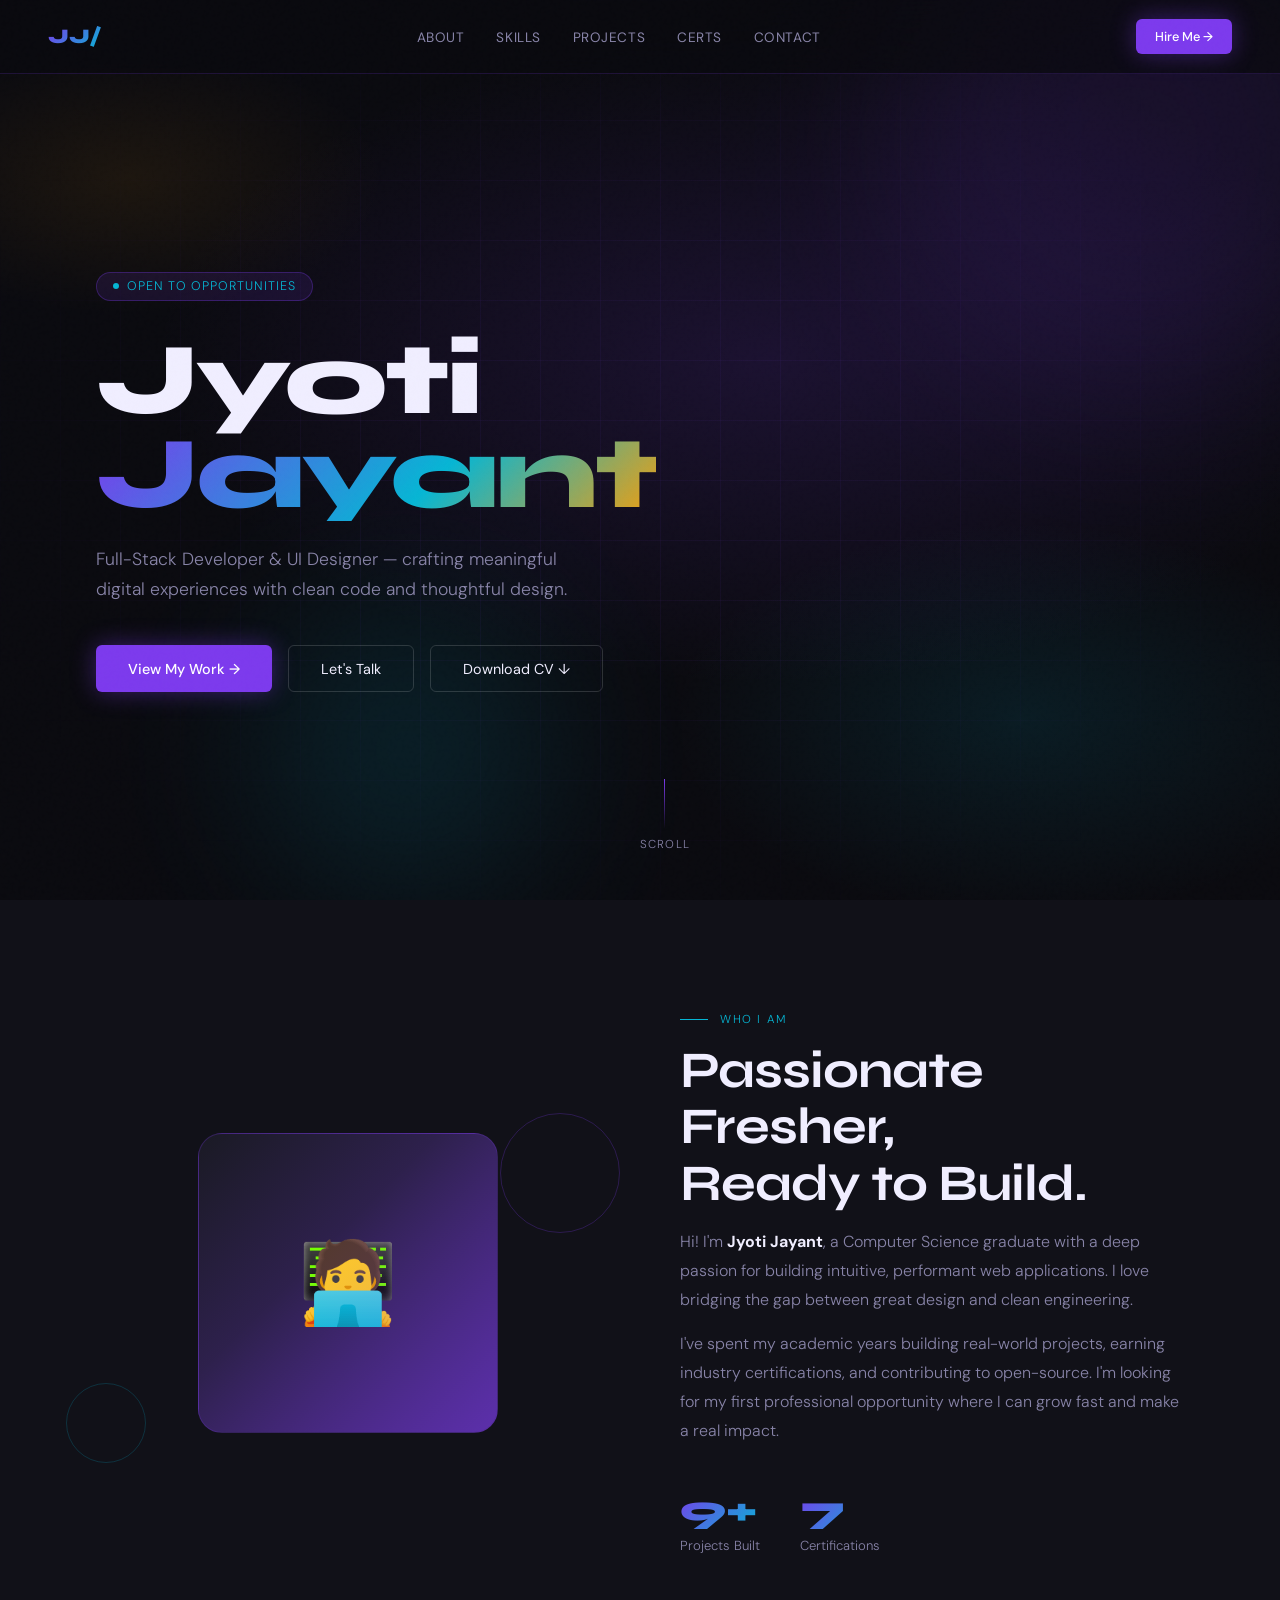
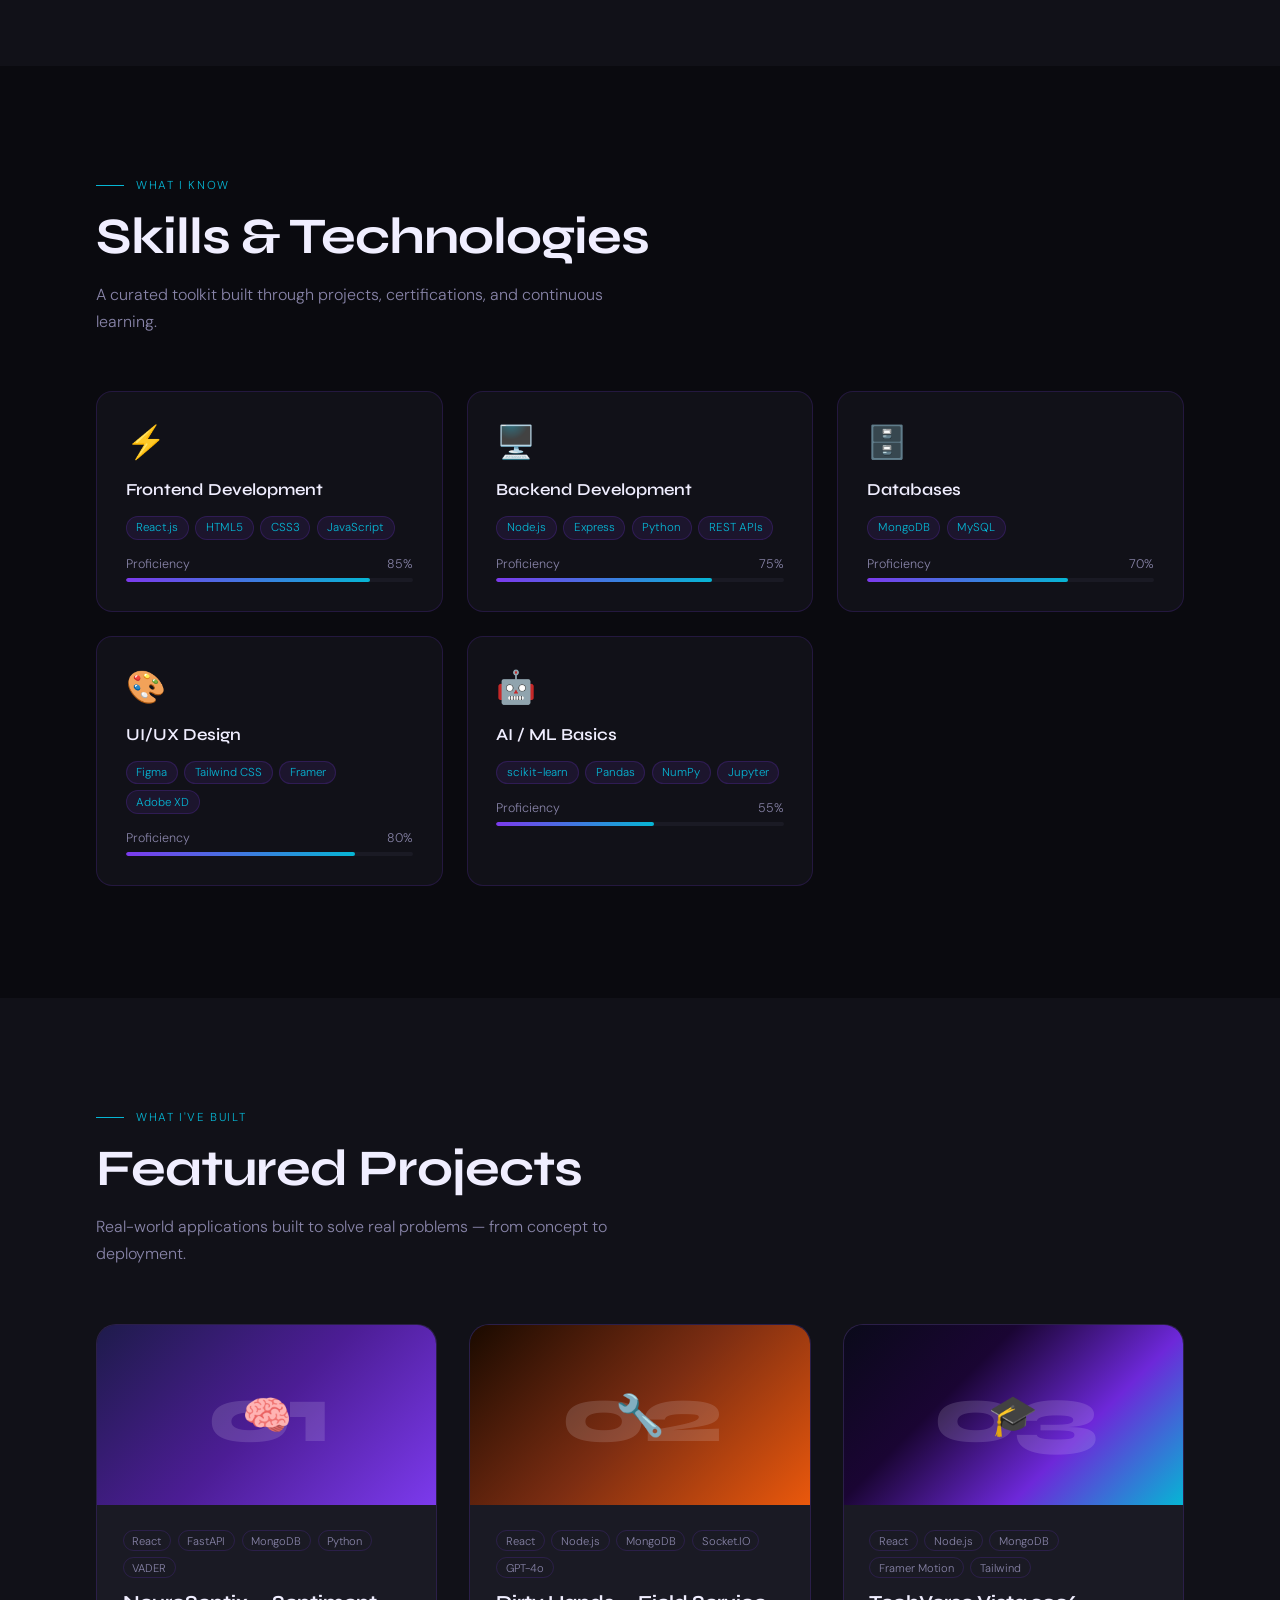
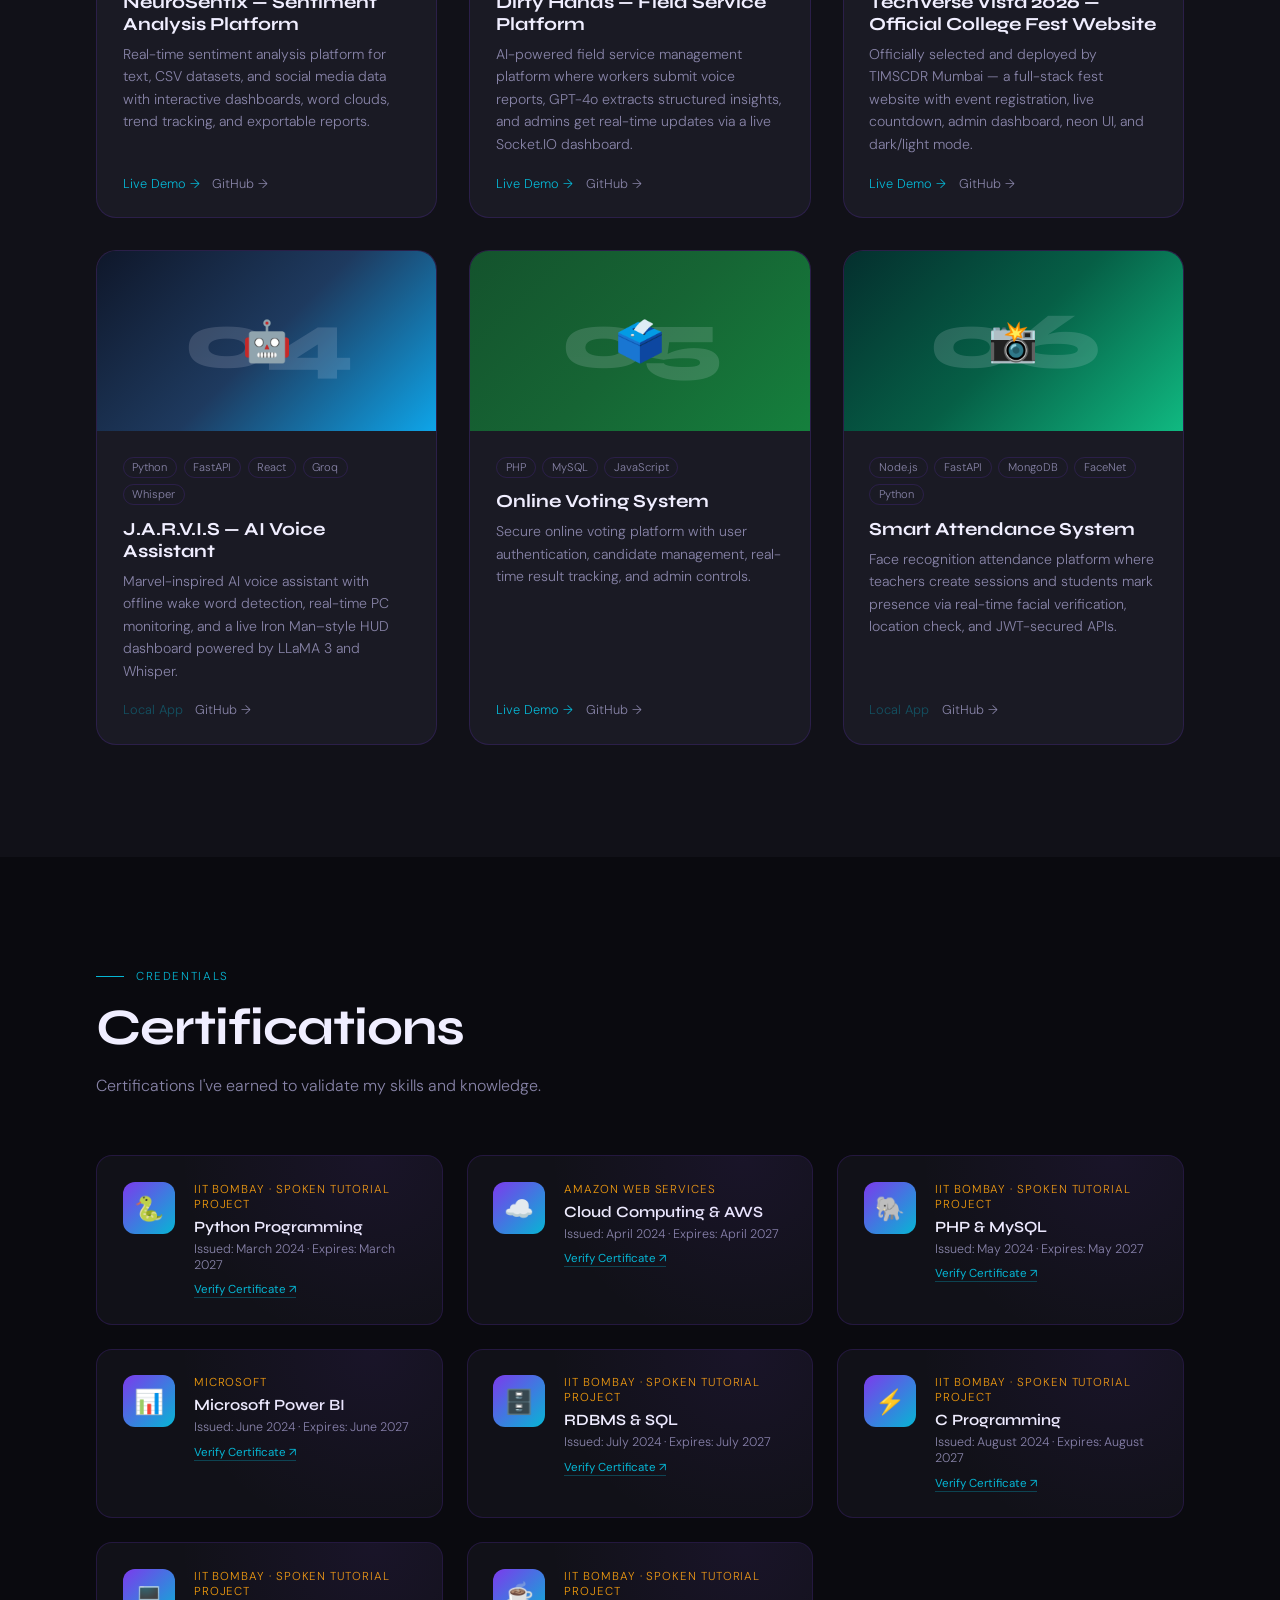
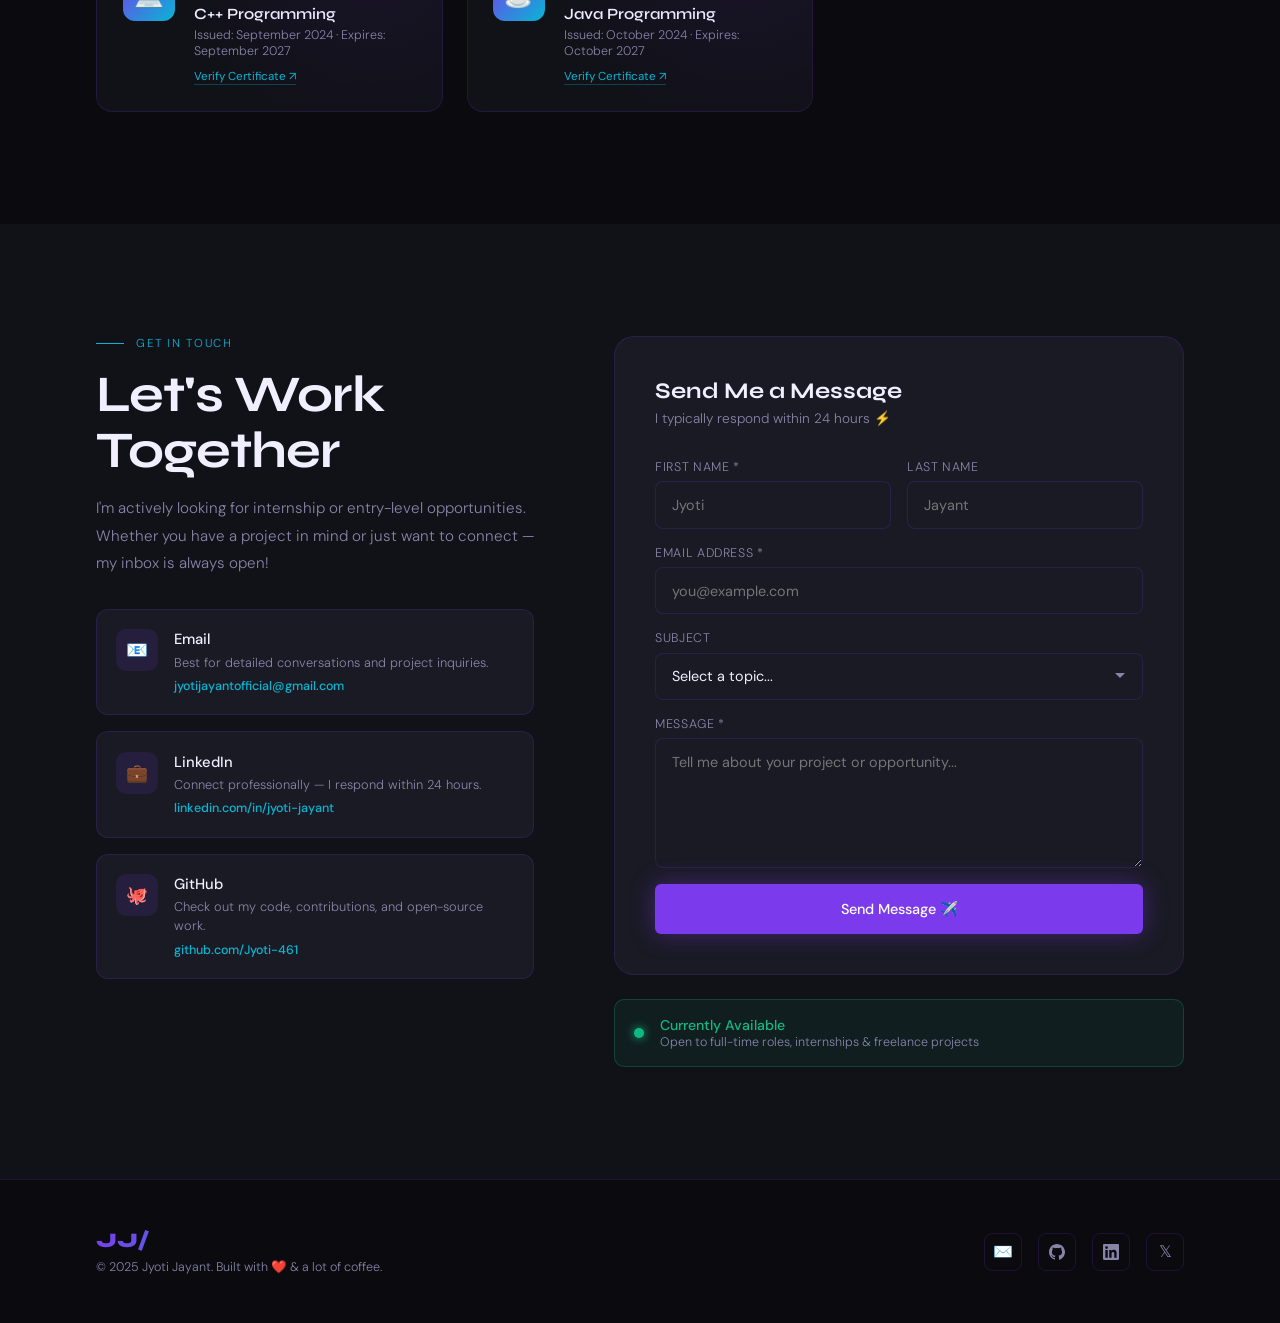
==== commit d31fb906: "certificate link fix" ====
--- a/index.html
+++ b/index.html
@@ -40,7 +40,7 @@
     position: fixed;
     pointer-events: none;
     z-index: 9999;
-    left: -100px; top: -100px;          /* FIX: start off-screen, not at 0,0 */
+    left: -100px; top: -100px;
     transform: translate(-50%,-50%);
     transition: width 0.2s ease, height 0.2s ease, background 0.2s ease;
     mix-blend-mode: screen;
@@ -52,7 +52,7 @@
     position: fixed;
     pointer-events: none;
     z-index: 9998;
-    left: -100px; top: -100px;          /* FIX: start off-screen */
+    left: -100px; top: -100px;
     transform: translate(-50%,-50%);
     transition: width 0.25s ease, height 0.25s ease, border-color 0.25s ease;
   }
@@ -103,12 +103,11 @@
   .nav-links a::after {
     content: ''; position: absolute; bottom: -4px; left: 0;
     width: 0; height: 1px; background: var(--accent);
-    transition: width 0.3s ease;                        /* FIX: was `right` logic, now width-based */
+    transition: width 0.3s ease;
   }
   .nav-links a:hover { color: var(--text); }
   .nav-links a:hover::after { width: 100%; }
 
-  /* Hamburger — hidden on desktop */
   .hamburger {
     display: none; flex-direction: column; gap: 5px;
     background: none; border: none; cursor: pointer; padding: 4px;
@@ -122,7 +121,6 @@
   .hamburger.open span:nth-child(2) { opacity: 0; }
   .hamburger.open span:nth-child(3) { transform: translateY(-7px) rotate(-45deg); }
 
-  /* Mobile nav drawer */
   .mobile-nav {
     display: none; position: fixed;
     top: 62px; left: 0; right: 0;
@@ -233,14 +231,12 @@
     animation: scrollPulse 2s infinite;
   }
 
-  /* ── FLOATING ORBS ── */
   .orb {
     position: absolute; border-radius: 50%;
     pointer-events: none; filter: blur(80px); opacity: 0.12;
     animation: float 8s ease-in-out infinite;
   }
 
-  /* ── SHARED SECTION ── */
   section { padding: 7rem 6rem; position: relative; }
 
   .section-label {
@@ -341,7 +337,7 @@
     border-radius: 20px; overflow: hidden;
     background: var(--surface2); border: 1px solid var(--border);
     transition: transform 0.35s ease, box-shadow 0.35s ease;
-    display: flex; flex-direction: column;          /* FIX: consistent card height */
+    display: flex; flex-direction: column;
   }
   .project-card:hover { transform: translateY(-8px) scale(1.01); box-shadow: 0 30px 70px rgba(0,0,0,0.5), 0 0 0 1px rgba(124,58,237,0.3); }
 
@@ -375,9 +371,7 @@
     white-space: nowrap;
   }
   .proj-link:hover { gap: 0.6rem; }
-  .proj-link.disabled {                              /* FIX: proper disabled state */
-    pointer-events: none; opacity: 0.35; cursor: not-allowed;
-  }
+  .proj-link.disabled { pointer-events: none; opacity: 0.35; cursor: not-allowed; }
 
   /* ── CERTIFICATES ── */
   .certs-grid { display: grid; grid-template-columns: repeat(auto-fill, minmax(280px, 1fr)); gap: 1.5rem; }
@@ -400,16 +394,140 @@
     border-radius: 12px; display: flex; align-items: center; justify-content: center;
     font-size: 1.5rem;
   }
-  .cert-body { flex: 1; min-width: 0; }                   /* FIX: min-width prevents overflow */
+  .cert-body { flex: 1; min-width: 0; }
   .cert-issuer { font-size: 0.72rem; text-transform: uppercase; letter-spacing: 0.08em; color: var(--accent3); margin-bottom: 0.3rem; }
   .cert-name { font-family: 'Syne', sans-serif; font-weight: 600; font-size: 0.98rem; margin-bottom: 0.3rem; }
   .cert-date { color: var(--text-muted); font-size: 0.78rem; }
+
+  /* ── CERT VERIFY BUTTON ── */
   .cert-verify {
     display: inline-block; margin-top: 0.6rem;
-    font-size: 0.72rem; color: var(--accent2); text-decoration: none;
-    border-bottom: 1px solid rgba(6,182,212,0.3); transition: border-color 0.2s ease;
-  }
-  .cert-verify:hover { border-color: var(--accent2); }
+    font-size: 0.72rem; color: var(--accent2);
+    background: none;
+    border: none;
+    border-bottom: 1px solid rgba(6,182,212,0.3);
+    padding: 0;
+    font-family: 'DM Sans', sans-serif;
+    cursor: pointer;
+    transition: border-color 0.2s ease, color 0.2s ease;
+    position: relative; z-index: 2;
+  }
+  .cert-verify:hover { border-color: var(--accent2); color: #fff; }
+
+  /* ══════════════════════════════
+     CERTIFICATE PREVIEW MODAL
+  ══════════════════════════════ */
+  .cert-overlay {
+    position: fixed;
+    inset: 0;
+    background: rgba(0,0,0,0);
+    display: flex;
+    align-items: center;
+    justify-content: center;
+    z-index: 10000;
+    pointer-events: none;
+    transition: background 0.2s ease;
+  }
+  .cert-overlay.open {
+    background: rgba(0,0,0,0.80);
+    pointer-events: all;
+  }
+  .cert-modal {
+    background: var(--surface);
+    border: 1px solid rgba(124,58,237,0.35);
+    border-radius: 20px;
+    width: min(92vw, 740px);
+    max-height: 88vh;
+    overflow: hidden;
+    display: flex;
+    flex-direction: column;
+    /* start tiny at origin point of the verify button (bottom-center) */
+    transform: scale(0.04) translateY(80px);
+    opacity: 0;
+    transform-origin: bottom center;
+    /* ── OPEN SPEED: change 0.28s to make opening faster/slower ── */
+    transition: transform 0.28s cubic-bezier(0.34, 1.56, 0.64, 1), opacity 0.2s ease;
+  }
+  .cert-overlay.open .cert-modal {
+    transform: scale(1) translateY(0);
+    opacity: 1;
+  }
+  /* ── CLOSE SPEED: change 0.18s to make closing faster/slower ── */
+  .cert-overlay:not(.open) .cert-modal {
+    transition: transform 0.18s cubic-bezier(0.55, 0, 1, 0.45), opacity 0.15s ease;
+  }
+
+  .cert-modal-header {
+    display: flex;
+    align-items: center;
+    justify-content: space-between;
+    padding: 1rem 1.4rem;
+    border-bottom: 1px solid var(--border);
+    flex-shrink: 0;
+    background: var(--surface2);
+  }
+  .cert-modal-header-left { display: flex; flex-direction: column; gap: 2px; }
+  .cert-modal-name {
+    font-family: 'Syne', sans-serif;
+    font-weight: 700; font-size: 1.05rem;
+    color: var(--text);
+  }
+  .cert-modal-issuer-label {
+    font-size: 0.70rem; color: var(--accent3);
+    text-transform: uppercase; letter-spacing: 0.08em;
+  }
+  .cert-close-btn {
+    width: 36px; height: 36px;
+    border-radius: 8px;
+    border: 1px solid rgba(124,58,237,0.3);
+    background: rgba(124,58,237,0.1);
+    color: var(--text-muted);
+    font-size: 1.1rem;
+    cursor: pointer;
+    display: flex; align-items: center; justify-content: center;
+    transition: all 0.15s ease;
+    line-height: 1;
+    flex-shrink: 0;
+  }
+  .cert-close-btn:hover {
+    background: rgba(239,68,68,0.15);
+    border-color: rgba(239,68,68,0.4);
+    color: #f87171;
+  }
+  .cert-iframe-wrap {
+    flex: 1;
+    overflow: hidden;
+    background: #fff;
+    min-height: 460px;
+  }
+  .cert-iframe-wrap iframe {
+    width: 100%;
+    height: 100%;
+    min-height: 460px;
+    border: none;
+    display: block;
+  }
+  .cert-modal-footer {
+    padding: 0.75rem 1.4rem;
+    border-top: 1px solid var(--border);
+    display: flex;
+    align-items: center;
+    justify-content: space-between;
+    flex-shrink: 0;
+    background: var(--surface2);
+  }
+  .cert-modal-footer span {
+    font-size: 0.74rem;
+    color: var(--text-muted);
+  }
+  .cert-open-link {
+    font-size: 0.78rem; color: var(--accent2);
+    text-decoration: none;
+    display: inline-flex; align-items: center; gap: 0.3rem;
+    transition: opacity 0.2s ease;
+    white-space: nowrap;
+  }
+  .cert-open-link:hover { opacity: 0.7; }
 
   /* ── CONTACT ── */
   #contact { background: var(--surface); }
@@ -435,11 +553,10 @@
     display: inline-block; margin-top: 0.4rem;
     font-size: 0.78rem; color: var(--accent2); text-decoration: none;
     font-weight: 500; transition: opacity 0.2s ease;
-    word-break: break-all;                           /* FIX: long email doesn't overflow */
+    word-break: break-all;
   }
   .way-link:hover { opacity: 0.75; }
 
-  /* ── CONTACT FORM ── */
   .contact-form { display: flex; flex-direction: column; gap: 1rem; }
   .form-row { display: grid; grid-template-columns: 1fr 1fr; gap: 1rem; }
   .form-group { display: flex; flex-direction: column; gap: 0.4rem; }
@@ -455,7 +572,7 @@
     transition: border-color 0.2s ease, box-shadow 0.2s ease;
     -webkit-appearance: none; appearance: none;
   }
-  .form-group select {                               /* FIX: custom select arrow */
+  .form-group select {
     background-image: url("data:image/svg+xml,%3Csvg xmlns='http://www.w3.org/2000/svg' width='12' height='12' viewBox='0 0 12 12'%3E%3Cpath fill='%238884a8' d='M6 8L1 3h10z'/%3E%3C/svg%3E");
     background-repeat: no-repeat; background-position: right 1rem center;
     padding-right: 2.5rem;
@@ -474,14 +591,13 @@
     border-radius: 10px; padding: 1.4rem; text-align: center;
     color: var(--accent2); font-size: 0.92rem; line-height: 1.6;
   }
-  .form-error {                                      /* FIX: added missing error state */
+  .form-error {
     display: none;
     background: rgba(239,68,68,0.08); border: 1px solid rgba(239,68,68,0.3);
     border-radius: 10px; padding: 1rem 1.2rem;
     color: #f87171; font-size: 0.85rem; margin-bottom: 0.5rem;
   }
 
-  /* ── FOOTER ── */
   footer {
     padding: 3rem 6rem; border-top: 1px solid var(--border);
     display: flex; justify-content: space-between; align-items: center;
@@ -498,7 +614,6 @@
   }
   .social-link:hover { color: var(--accent2); border-color: var(--accent2); background: rgba(6,182,212,0.05); transform: translateY(-2px); }
 
-  /* ── REVEAL ── */
   .reveal { opacity: 0; transform: translateY(35px); transition: opacity 0.8s ease, transform 0.8s ease; }
   .reveal.visible { opacity: 1; transform: translateY(0); }
   .reveal-delay-1 { transition-delay: 0.1s; }
@@ -506,23 +621,16 @@
   .reveal-delay-3 { transition-delay: 0.3s; }
   .reveal-delay-4 { transition-delay: 0.4s; }
 
-  /* ── KEYFRAMES ── */
   @keyframes fadeUp { from { opacity: 0; transform: translateY(30px); } to { opacity: 1; transform: translateY(0); } }
   @keyframes scrollPulse { 0%,100%{opacity:0.3;} 50%{opacity:1;} }
   @keyframes float { 0%,100%{transform:translateY(0);} 50%{transform:translateY(-30px);} }
   @keyframes pulse { 0%,100%{opacity:1;transform:scale(1);} 50%{opacity:0.5;transform:scale(0.7);} }
 
-  /* ── AVAILABILITY DOT ── */
   .avail-dot {
     width: 10px; height: 10px; background: #10b981; border-radius: 50%;
     box-shadow: 0 0 10px #10b981; animation: pulse 1.5s infinite; flex-shrink: 0;
   }
 
-  /* ══════════════════════════════
-     RESPONSIVE BREAKPOINTS
-  ══════════════════════════════ */
-
-  /* Large tablets */
   @media (max-width: 1100px) {
     section { padding: 6rem 4rem; }
     nav { padding: 1.1rem 2.5rem; }
@@ -532,47 +640,40 @@
     .contact-inner { gap: 3rem; }
   }
 
-  /* Tablets & small laptops */
   @media (max-width: 900px) {
     section { padding: 5rem 2.5rem; }
     nav { padding: 1rem 1.5rem; }
     #hero { padding: 6rem 2.5rem 3rem; }
-
     .nav-links { display: none; }
     .hamburger { display: flex; }
-    nav .btn-primary { display: none; }         /* hide Hire Me on mobile nav */
-
+    nav .btn-primary { display: none; }
     .about-inner { grid-template-columns: 1fr; gap: 2.5rem; }
     .about-avatar { width: 240px; height: 240px; font-size: 4rem; }
-
     .contact-inner { grid-template-columns: 1fr; gap: 2.5rem; }
     .projects-grid { grid-template-columns: 1fr; }
     .form-row { grid-template-columns: 1fr; }
-
     footer { padding: 2rem 2.5rem; flex-direction: column; align-items: flex-start; }
   }
 
-  /* Mobile phones */
   @media (max-width: 600px) {
     section { padding: 4rem 1.25rem; }
     nav { padding: 0.9rem 1.25rem; }
     #hero { padding: 5.5rem 1.25rem 3rem; }
-
     .hero-name { font-size: clamp(2.8rem, 11vw, 3.8rem); }
     .hero-tagline { font-size: 0.95rem; }
     .hero-ctas { flex-direction: column; }
     .btn-primary, .btn-outline { width: 100%; justify-content: center; }
-
     .skills-grid { grid-template-columns: 1fr; }
     .certs-grid { grid-template-columns: 1fr; }
     .stat-row { gap: 1.5rem; }
     .stat-num { font-size: 2rem; }
-
     footer { padding: 2rem 1.25rem; }
     .mobile-nav { top: 58px; }
-  }
-
-  /* Very small */
+    .cert-modal { width: 96vw; max-height: 92vh; }
+    .cert-iframe-wrap { min-height: 340px; }
+    .cert-iframe-wrap iframe { min-height: 340px; }
+  }
+
   @media (max-width: 380px) {
     .hero-name { font-size: 2.5rem; }
     .section-title { font-size: 1.8rem; }
@@ -583,6 +684,29 @@
 
 <div class="cursor" id="cursor"></div>
 <div class="cursor-ring" id="cursorRing"></div>
+
+<!-- ══════════════════════════════
+     CERTIFICATE PREVIEW OVERLAY
+     (must be OUTSIDE all sections so z-index works correctly)
+════════════════════════════════ -->
+<div class="cert-overlay" id="certOverlay">
+  <div class="cert-modal" id="certModal">
+    <div class="cert-modal-header">
+      <div class="cert-modal-header-left">
+        <div class="cert-modal-name" id="certModalName">Certificate</div>
+        <div class="cert-modal-issuer-label" id="certModalIssuer">Issuer</div>
+      </div>
+      <button class="cert-close-btn" id="certCloseBtn" aria-label="Close preview">✕</button>
+    </div>
+    <div class="cert-iframe-wrap">
+      <iframe id="certIframe" src="" title="Certificate Preview" loading="lazy" allow="autoplay"></iframe>
+    </div>
+    <div class="cert-modal-footer">
+      <span>Preview may require Google sign-in if private</span>
+      <a class="cert-open-link" id="certOpenLink" href="#" target="_blank" rel="noopener">Open in Google Drive ↗</a>
+    </div>
+  </div>
+</div>
 
 <!-- ── NAV ── -->
 <nav>
@@ -594,21 +718,19 @@
     <li><a href="#certificates">Certs</a></li>
     <li><a href="#contact">Contact</a></li>
   </ul>
-  <!-- FIX: working hamburger menu -->
   <button class="hamburger" id="hamburger" aria-label="Toggle menu" aria-expanded="false">
     <span></span><span></span><span></span>
   </button>
   <a href="#contact" class="btn-primary" style="padding:0.55rem 1.2rem;font-size:0.8rem;">Hire Me →</a>
 </nav>
 
-<!-- FIX: mobile nav drawer (was completely missing) -->
 <div class="mobile-nav" id="mobileNav">
   <a href="#about" class="mobile-nav-link">About</a>
   <a href="#skills" class="mobile-nav-link">Skills</a>
   <a href="#projects" class="mobile-nav-link">Projects</a>
   <a href="#certificates" class="mobile-nav-link">Certs</a>
   <a href="#contact" class="mobile-nav-link">Contact</a>
-  <a href="#email" class="btn-primary" style="width:fit-content;">Hire Me →</a>
+  <a href="#contact" class="btn-primary" style="width:fit-content;">Hire Me →</a>
 </div>
 
 <!-- ── HERO ── -->
@@ -630,7 +752,6 @@
     <div class="hero-ctas">
       <a href="#projects" class="btn-primary">View My Work →</a>
       <a href="#contact" class="btn-outline">Let's Talk</a>
-      <!-- FIX: replace alert() with a real link placeholder -->
       <a href="YOUR_RESUME_LINK_HERE" target="_blank" rel="noopener" class="btn-outline">Download CV ↓</a>
     </div>
   </div>
@@ -664,7 +785,7 @@
           <span class="stat-label">Projects Built</span>
         </div>
         <div class="stat">
-          <span class="stat-num" data-target="5" data-suffix="">5</span>
+          <span class="stat-num" data-target="8" data-suffix="">8</span>
           <span class="stat-label">Certifications</span>
         </div>
       </div>
@@ -744,96 +865,92 @@
   <p class="section-sub reveal reveal-delay-2">Real-world applications built to solve real problems — from concept to deployment.</p>
 
   <div class="projects-grid">
-
     <div class="project-card reveal reveal-delay-1">
-  <div class="project-thumb">
-    <div class="thumb-bg" style="background:linear-gradient(135deg,#1e1b4b,#4c1d95,#7c3aed);"></div>
-    <span class="thumb-label">01</span>
-    <span class="proj-icon">🧠</span>
-  </div>
-  <div class="project-body">
-    <div class="project-chips">
-      <span class="chip">React</span><span class="chip">FastAPI</span><span class="chip">MongoDB</span><span class="chip">Python</span><span class="chip">VADER</span>
-    </div>
-    <div class="project-title">NeuroSentix — Sentiment Analysis Platform</div>
-    <p class="project-desc">Real-time sentiment analysis platform for text, CSV datasets, and social media data with interactive dashboards, word clouds, trend tracking, and exportable reports.</p>
-    <div class="project-links">
-      <a href="https://neuro-sentix.vercel.app" class="proj-link" target="_blank" rel="noopener">Live Demo →</a>
-      <a href="https://github.com/Jyoti-461/NeuroSentix.git" class="proj-link" target="_blank" rel="noopener" style="color:var(--text-muted);">GitHub →</a>
-    </div>
-  </div>
-</div>
-
-    <div class="project-card reveal reveal-delay-2">
-  <div class="project-thumb">
-    <div class="thumb-bg" style="background:linear-gradient(135deg,#1a0a00,#7c2d12,#ea580c);"></div>
-    <span class="thumb-label">02</span>
-    <span class="proj-icon">🔧</span>
-  </div>
-  <div class="project-body">
-    <div class="project-chips">
-      <span class="chip">React</span><span class="chip">Node.js</span><span class="chip">MongoDB</span><span class="chip">Socket.IO</span><span class="chip">GPT-4o</span>
-    </div>
-    <div class="project-title">Dirty Hands — Field Service Platform</div>
-    <p class="project-desc">AI-powered field service management platform where workers submit voice reports, GPT-4o extracts structured insights, and admins get real-time updates via a live Socket.IO dashboard.</p>
-    <div class="project-links">
-      <a href="https://dirty-hands.vercel.app" class="proj-link" target="_blank" rel="noopener">Live Demo →</a>
-      <a href="https://github.com/Jyoti-461/dirty-hands.git" class="proj-link" target="_blank" rel="noopener" style="color:var(--text-muted);">GitHub →</a>
-    </div>
-  </div>
-</div>
-
-    <div class="project-card reveal reveal-delay-3">
-  <div class="project-thumb">
-    <div class="thumb-bg" style="background:linear-gradient(135deg,#0a0a1a,#1a0533,#6d28d9,#06b6d4);"></div>
-    <span class="thumb-label">03</span>
-    <span class="proj-icon">🎓</span>
-  </div>
-  <div class="project-body">
-    <div class="project-chips">
-      <span class="chip">React</span><span class="chip">Node.js</span><span class="chip">MongoDB</span><span class="chip">Framer Motion</span><span class="chip">Tailwind</span>
-    </div>
-    <div class="project-title">TechVerse Vista 2026 — Official College Fest Website</div>
-    <p class="project-desc">Officially selected and deployed by TIMSCDR Mumbai — a full-stack fest website with event registration, live countdown, admin dashboard, neon UI, and dark/light mode.</p>
-    <div class="project-links">
-      <a href="https://techversevista.vercel.app" class="proj-link" target="_blank" rel="noopener">Live Demo →</a>
-      <a href="https://github.com/Jyoti-461/Vista.git" class="proj-link" target="_blank" rel="noopener" style="color:var(--text-muted);">GitHub →</a>
-    </div>
-  </div>
-</div>
-
-    <div class="project-card reveal reveal-delay-1">
-  <div class="project-thumb">
-    <div class="thumb-bg" style="background:linear-gradient(135deg,#0f172a,#1e3a5f,#0ea5e9);"></div>
-    <span class="thumb-label">05</span>
-    <span class="proj-icon">🤖</span>
-  </div>
-  <div class="project-body">
-    <div class="project-chips">
-      <span class="chip">Python</span><span class="chip">FastAPI</span><span class="chip">React</span><span class="chip">Groq</span><span class="chip">Whisper</span>
-    </div>
-    <div class="project-title">J.A.R.V.I.S — AI Voice Assistant</div>
-    <p class="project-desc">Marvel-inspired AI voice assistant with offline wake word detection, real-time PC monitoring, and a live Iron Man–style HUD dashboard powered by LLaMA 3 and Whisper.</p>
-    <div class="project-links">
-      <span class="proj-link disabled">Local App</span>
-      <a href="https://github.com/Jyoti-461/JARVIS.git" class="proj-link" target="_blank" rel="noopener" style="color:var(--text-muted);">GitHub →</a>
-    </div>
-  </div>
-</div>
+      <div class="project-thumb">
+        <div class="thumb-bg" style="background:linear-gradient(135deg,#1e1b4b,#4c1d95,#7c3aed);"></div>
+        <span class="thumb-label">01</span>
+        <span class="proj-icon">🧠</span>
+      </div>
+      <div class="project-body">
+        <div class="project-chips">
+          <span class="chip">React</span><span class="chip">FastAPI</span><span class="chip">MongoDB</span><span class="chip">Python</span><span class="chip">VADER</span>
+        </div>
+        <div class="project-title">NeuroSentix — Sentiment Analysis Platform</div>
+        <p class="project-desc">Real-time sentiment analysis platform for text, CSV datasets, and social media data with interactive dashboards, word clouds, trend tracking, and exportable reports.</p>
+        <div class="project-links">
+          <a href="https://neuro-sentix.vercel.app" class="proj-link" target="_blank" rel="noopener">Live Demo →</a>
+          <a href="https://github.com/Jyoti-461/NeuroSentix.git" class="proj-link" target="_blank" rel="noopener" style="color:var(--text-muted);">GitHub →</a>
+        </div>
+      </div>
+    </div>
 
     <div class="project-card reveal reveal-delay-2">
       <div class="project-thumb">
-        <!-- FIX: unique gradient for project 05 -->
+        <div class="thumb-bg" style="background:linear-gradient(135deg,#1a0a00,#7c2d12,#ea580c);"></div>
+        <span class="thumb-label">02</span>
+        <span class="proj-icon">🔧</span>
+      </div>
+      <div class="project-body">
+        <div class="project-chips">
+          <span class="chip">React</span><span class="chip">Node.js</span><span class="chip">MongoDB</span><span class="chip">Socket.IO</span><span class="chip">GPT-4o</span>
+        </div>
+        <div class="project-title">Dirty Hands — Field Service Platform</div>
+        <p class="project-desc">AI-powered field service management platform where workers submit voice reports, GPT-4o extracts structured insights, and admins get real-time updates via a live Socket.IO dashboard.</p>
+        <div class="project-links">
+          <a href="https://dirty-hands.vercel.app" class="proj-link" target="_blank" rel="noopener">Live Demo →</a>
+          <a href="https://github.com/Jyoti-461/dirty-hands.git" class="proj-link" target="_blank" rel="noopener" style="color:var(--text-muted);">GitHub →</a>
+        </div>
+      </div>
+    </div>
+
+    <div class="project-card reveal reveal-delay-3">
+      <div class="project-thumb">
+        <div class="thumb-bg" style="background:linear-gradient(135deg,#0a0a1a,#1a0533,#6d28d9,#06b6d4);"></div>
+        <span class="thumb-label">03</span>
+        <span class="proj-icon">🎓</span>
+      </div>
+      <div class="project-body">
+        <div class="project-chips">
+          <span class="chip">React</span><span class="chip">Node.js</span><span class="chip">MongoDB</span><span class="chip">Framer Motion</span><span class="chip">Tailwind</span>
+        </div>
+        <div class="project-title">TechVerse Vista 2026 — Official College Fest Website</div>
+        <p class="project-desc">Officially selected and deployed by TIMSCDR Mumbai — a full-stack fest website with event registration, live countdown, admin dashboard, neon UI, and dark/light mode.</p>
+        <div class="project-links">
+          <a href="https://techversevista.vercel.app" class="proj-link" target="_blank" rel="noopener">Live Demo →</a>
+          <a href="https://github.com/Jyoti-461/Vista.git" class="proj-link" target="_blank" rel="noopener" style="color:var(--text-muted);">GitHub →</a>
+        </div>
+      </div>
+    </div>
+
+    <div class="project-card reveal reveal-delay-1">
+      <div class="project-thumb">
+        <div class="thumb-bg" style="background:linear-gradient(135deg,#0f172a,#1e3a5f,#0ea5e9);"></div>
+        <span class="thumb-label">04</span>
+        <span class="proj-icon">🤖</span>
+      </div>
+      <div class="project-body">
+        <div class="project-chips">
+          <span class="chip">Python</span><span class="chip">FastAPI</span><span class="chip">React</span><span class="chip">Groq</span><span class="chip">Whisper</span>
+        </div>
+        <div class="project-title">J.A.R.V.I.S — AI Voice Assistant</div>
+        <p class="project-desc">Marvel-inspired AI voice assistant with offline wake word detection, real-time PC monitoring, and a live Iron Man–style HUD dashboard powered by LLaMA 3 and Whisper.</p>
+        <div class="project-links">
+          <span class="proj-link disabled">Local App</span>
+          <a href="https://github.com/Jyoti-461/JARVIS.git" class="proj-link" target="_blank" rel="noopener" style="color:var(--text-muted);">GitHub →</a>
+        </div>
+      </div>
+    </div>
+
+    <div class="project-card reveal reveal-delay-2">
+      <div class="project-thumb">
         <div class="thumb-bg" style="background:linear-gradient(135deg,#14532d,#166534,#15803d);"></div>
         <span class="thumb-label">05</span>
         <span class="proj-icon">🗳️</span>
       </div>
       <div class="project-body">
-        
         <div class="project-chips">
           <span class="chip">PHP</span><span class="chip">MySQL</span><span class="chip">JavaScript</span>
         </div>
-        
         <div class="project-title">Online Voting System</div>
         <p class="project-desc">Secure online voting platform with user authentication, candidate management, real-time result tracking, and admin controls.</p>
         <div class="project-links">
@@ -844,24 +961,23 @@
     </div>
 
     <div class="project-card reveal reveal-delay-3">
-  <div class="project-thumb">
-    <div class="thumb-bg" style="background:linear-gradient(135deg,#042f2e,#065f46,#10b981);"></div>
-    <span class="thumb-label">06</span>
-    <span class="proj-icon">📸</span>
-  </div>
-  <div class="project-body">
-    <div class="project-chips">
-      <span class="chip">Node.js</span><span class="chip">FastAPI</span><span class="chip">MongoDB</span><span class="chip">FaceNet</span><span class="chip">Python</span>
-    </div>
-    <div class="project-title">Smart Attendance System</div>
-    <p class="project-desc">Face recognition attendance platform where teachers create sessions and students mark presence via real-time facial verification, location check, and JWT-secured APIs.</p>
-    <div class="project-links">
-      <span class="proj-link disabled">Local App</span>
-      <a href="https://github.com/Jyoti-461/room-checkr.git" class="proj-link" target="_blank" rel="noopener" style="color:var(--text-muted);">GitHub →</a>
-    </div>
-  </div>
-</div>
-
+      <div class="project-thumb">
+        <div class="thumb-bg" style="background:linear-gradient(135deg,#042f2e,#065f46,#10b981);"></div>
+        <span class="thumb-label">06</span>
+        <span class="proj-icon">📸</span>
+      </div>
+      <div class="project-body">
+        <div class="project-chips">
+          <span class="chip">Node.js</span><span class="chip">FastAPI</span><span class="chip">MongoDB</span><span class="chip">FaceNet</span><span class="chip">Python</span>
+        </div>
+        <div class="project-title">Smart Attendance System</div>
+        <p class="project-desc">Face recognition attendance platform where teachers create sessions and students mark presence via real-time facial verification, location check, and JWT-secured APIs.</p>
+        <div class="project-links">
+          <span class="proj-link disabled">Local App</span>
+          <a href="https://github.com/Jyoti-461/room-checkr.git" class="proj-link" target="_blank" rel="noopener" style="color:var(--text-muted);">GitHub →</a>
+        </div>
+      </div>
+    </div>
   </div>
 </section>
 
@@ -879,7 +995,7 @@
         <div class="cert-issuer">IIT Bombay · Spoken Tutorial Project</div>
         <div class="cert-name">Python Programming</div>
         <div class="cert-date">Issued: March 2024 · Expires: March 2027</div>
-        <a href="https://drive.google.com/open?id=15qCJZy4EUIeQyrXKR6aNBXCJk3pNSK6n" target="_blank" rel="noopener" class="cert-verify">Verify Certificate ↗</a>
+        <button class="cert-verify" onclick="openCert('15qCJZy4EUIeQyrXKR6aNBXCJk3pNSK6n','Python Programming','IIT Bombay · Spoken Tutorial Project')">Verify Certificate ↗</button>
       </div>
     </div>
 
@@ -889,7 +1005,7 @@
         <div class="cert-issuer">Amazon Web Services</div>
         <div class="cert-name">Cloud Computing &amp; AWS</div>
         <div class="cert-date">Issued: April 2024 · Expires: April 2027</div>
-        <a href="https://drive.google.com/open?id=16jUNcsxrAKHYwrNUCxV0ah-TH_mY681s" target="_blank" rel="noopener" class="cert-verify">Verify Certificate ↗</a>
+        <button class="cert-verify" onclick="openCert('16jUNcsxrAKHYwrNUCxV0ah-TH_mY681s','Cloud Computing & AWS','Amazon Web Services')">Verify Certificate ↗</button>
       </div>
     </div>
 
@@ -899,7 +1015,7 @@
         <div class="cert-issuer">IIT Bombay · Spoken Tutorial Project</div>
         <div class="cert-name">PHP &amp; MySQL</div>
         <div class="cert-date">Issued: May 2024 · Expires: May 2027</div>
-        <a href="https://drive.google.com/open?id=1L5mD78uh8QlgXNpFCad5Ol4BgeOdXhdp" target="_blank" rel="noopener" class="cert-verify">Verify Certificate ↗</a>
+        <button class="cert-verify" onclick="openCert('1L5mD78uh8QlgXNpFCad5Ol4BgeOdXhdp','PHP & MySQL','IIT Bombay · Spoken Tutorial Project')">Verify Certificate ↗</button>
       </div>
     </div>
 
@@ -909,7 +1025,7 @@
         <div class="cert-issuer">Microsoft</div>
         <div class="cert-name">Microsoft Power BI</div>
         <div class="cert-date">Issued: June 2024 · Expires: June 2027</div>
-        <a href="https://drive.google.com/open?id=1IbXLe3Dz2ehLgGr5J0oD8k5pakRRgHa2" target="_blank" rel="noopener" class="cert-verify">Verify Certificate ↗</a>
+        <button class="cert-verify" onclick="openCert('1IbXLe3Dz2ehLgGr5J0oD8k5pakRRgHa2','Microsoft Power BI','Microsoft')">Verify Certificate ↗</button>
       </div>
     </div>
 
@@ -919,7 +1035,7 @@
         <div class="cert-issuer">IIT Bombay · Spoken Tutorial Project</div>
         <div class="cert-name">RDBMS &amp; SQL</div>
         <div class="cert-date">Issued: July 2024 · Expires: July 2027</div>
-        <a href="https://drive.google.com/open?id=18twwkTbSwFbSB8xq7OhVTJ4VyTixRXRl" target="_blank" rel="noopener" class="cert-verify">Verify Certificate ↗</a>
+        <button class="cert-verify" onclick="openCert('18twwkTbSwFbSB8xq7OhVTJ4VyTixRXRl','RDBMS & SQL','IIT Bombay · Spoken Tutorial Project')">Verify Certificate ↗</button>
       </div>
     </div>
 
@@ -929,7 +1045,7 @@
         <div class="cert-issuer">IIT Bombay · Spoken Tutorial Project</div>
         <div class="cert-name">C Programming</div>
         <div class="cert-date">Issued: August 2024 · Expires: August 2027</div>
-        <a href="https://drive.google.com/open?id=18QpF0sS99PC05ERo6yvXdBLXzl_7hdbY" target="_blank" rel="noopener" class="cert-verify">Verify Certificate ↗</a>
+        <button class="cert-verify" onclick="openCert('18QpF0sS99PC05ERo6yvXdBLXzl_7hdbY','C Programming','IIT Bombay · Spoken Tutorial Project')">Verify Certificate ↗</button>
       </div>
     </div>
 
@@ -939,7 +1055,7 @@
         <div class="cert-issuer">IIT Bombay · Spoken Tutorial Project</div>
         <div class="cert-name">C++ Programming</div>
         <div class="cert-date">Issued: September 2024 · Expires: September 2027</div>
-        <a href="https://drive.google.com/open?id=1STVB-7RfQpig5W-zy_kFIX12h9ME7y_3" target="_blank" rel="noopener" class="cert-verify">Verify Certificate ↗</a>
+        <button class="cert-verify" onclick="openCert('1STVB-7RfQpig5W-zy_kFIX12h9ME7y_3','C++ Programming','IIT Bombay · Spoken Tutorial Project')">Verify Certificate ↗</button>
       </div>
     </div>
 
@@ -949,7 +1065,7 @@
         <div class="cert-issuer">IIT Bombay · Spoken Tutorial Project</div>
         <div class="cert-name">Java Programming</div>
         <div class="cert-date">Issued: October 2024 · Expires: October 2027</div>
-        <a href="https://drive.google.com/open?id=16pJ3BBow_F7lJEaKeCVib8JCai_i-agN" target="_blank" rel="noopener" class="cert-verify">Verify Certificate ↗</a>
+        <button class="cert-verify" onclick="openCert('16pJ3BBow_F7lJEaKeCVib8JCai_i-agN','Java Programming','IIT Bombay · Spoken Tutorial Project')">Verify Certificate ↗</button>
       </div>
     </div>
 
@@ -993,7 +1109,6 @@
       </div>
     </div>
 
-    <!-- FORM -->
     <div class="reveal reveal-delay-2" id="email">
       <div style="background:var(--surface2);border:1px solid var(--border);border-radius:20px;padding:2.5rem;">
         <h3 style="font-family:'Syne',sans-serif;font-weight:700;font-size:1.4rem;margin-bottom:0.4rem;">Send Me a Message</h3>
@@ -1013,8 +1128,8 @@
             </div>
           </div>
           <div class="form-group">
-            <label for="email">Email Address *</label>
-            <input type="email" id="email" placeholder="you@example.com" autocomplete="email">
+            <label for="femail">Email Address *</label>
+            <input type="email" id="femail" placeholder="you@example.com" autocomplete="email">
           </div>
           <div class="form-group">
             <label for="subject">Subject</label>
@@ -1042,7 +1157,6 @@
         </div>
       </div>
 
-      <!-- AVAILABILITY BADGE -->
       <div style="margin-top:1.5rem;display:flex;align-items:center;gap:1rem;padding:1rem 1.2rem;background:rgba(16,185,129,0.08);border:1px solid rgba(16,185,129,0.25);border-radius:10px;">
         <div class="avail-dot"></div>
         <div>
@@ -1055,7 +1169,6 @@
 </section>
 
 <!-- ── FOOTER ── -->
-<!-- FIX: closed all tags properly, fixed malformed SVG in LinkedIn icon -->
 <footer>
   <div class="footer-left">
     <div class="logo" style="margin-bottom:0.3rem;">JJ/</div>
@@ -1069,7 +1182,6 @@
       </svg>
     </a>
     <a href="https://www.linkedin.com/in/jyoti-jayant-5597e/" class="social-link" target="_blank" rel="noopener" title="LinkedIn" aria-label="LinkedIn profile">
-      <!-- FIX: replaced broken fullwidth SVG characters with valid path -->
       <svg width="16" height="16" fill="currentColor" viewBox="0 0 24 24" aria-hidden="true">
         <path d="M20.447 20.452h-3.554v-5.569c0-1.328-.027-3.037-1.852-3.037-1.853 0-2.136 1.445-2.136 2.939v5.667H9.351V9h3.414v1.561h.046c.477-.9 1.637-1.85 3.37-1.85 3.601 0 4.267 2.37 4.267 5.455v6.286zM5.337 7.433a2.062 2.062 0 0 1-2.063-2.065 2.064 2.064 0 1 1 2.063 2.065zm1.782 13.019H3.555V9h3.564v11.452zM22.225 0H1.771C.792 0 0 .774 0 1.729v20.542C0 23.227.792 24 1.771 24h20.451C23.2 24 24 23.227 24 22.271V1.729C24 .774 23.2 0 22.222 0h.003z"/>
       </svg>
@@ -1079,20 +1191,68 @@
 </footer>
 
 <script>
-  /* ── CURSOR ── */
-  const cursor = document.getElementById('cursor');
-  const ring   = document.getElementById('cursorRing');
-  let mx = -200, my = -200, rx = -200, ry = -200;
-
-  document.addEventListener('mousemove', e => {
+  /* ════════════════════════════════════════
+     CERTIFICATE MODAL — openCert / closeCert
+  ════════════════════════════════════════ */
+  var certOverlay  = document.getElementById('certOverlay');
+  var certModal    = document.getElementById('certModal');
+  var certIframe   = document.getElementById('certIframe');
+  var certModalName    = document.getElementById('certModalName');
+  var certModalIssuer  = document.getElementById('certModalIssuer');
+  var certOpenLink     = document.getElementById('certOpenLink');
+  var certCloseBtn     = document.getElementById('certCloseBtn');
+
+  function openCert(driveId, name, issuer) {
+    /* Build URLs — /preview embeds the doc; /view opens Drive directly */
+    var previewUrl = 'https://drive.google.com/file/d/' + driveId + '/preview';
+    var viewUrl    = 'https://drive.google.com/file/d/' + driveId + '/view?usp=sharing';
+
+    /* Populate modal content BEFORE showing it */
+    certModalName.textContent   = name;
+    certModalIssuer.textContent = issuer;
+    certOpenLink.href           = viewUrl;
+    certIframe.src              = previewUrl;
+
+    /* Show overlay — CSS transition handles the pop-up animation */
+    certOverlay.classList.add('open');
+    document.body.style.overflow = 'hidden';
+  }
+
+  function closeCert() {
+    certOverlay.classList.remove('open');
+    document.body.style.overflow = '';
+    /* ── Clear iframe AFTER close animation (matches 0.18s close speed above) ── */
+    setTimeout(function() {
+      certIframe.src = '';
+    }, 220);
+  }
+
+  /* Close button */
+  certCloseBtn.addEventListener('click', closeCert);
+
+  /* Click backdrop to close */
+  certOverlay.addEventListener('click', function(e) {
+    if (e.target === certOverlay) closeCert();
+  });
+
+  /* Escape key to close */
+  document.addEventListener('keydown', function(e) {
+    if (e.key === 'Escape' && certOverlay.classList.contains('open')) closeCert();
+  });
+
+  /* ── CUSTOM CURSOR ── */
+  var cursor = document.getElementById('cursor');
+  var ring   = document.getElementById('cursorRing');
+  var mx = -200, my = -200, rx = -200, ry = -200;
+
+  document.addEventListener('mousemove', function(e) {
     mx = e.clientX; my = e.clientY;
     cursor.style.left = mx + 'px';
     cursor.style.top  = my + 'px';
   });
 
-  /* hide cursor when mouse leaves viewport */
-  document.addEventListener('mouseleave', () => { cursor.style.opacity = '0'; ring.style.opacity = '0'; });
-  document.addEventListener('mouseenter', () => { cursor.style.opacity = '1'; ring.style.opacity = '1'; });
+  document.addEventListener('mouseleave', function() { cursor.style.opacity = '0'; ring.style.opacity = '0'; });
+  document.addEventListener('mouseenter', function() { cursor.style.opacity = '1'; ring.style.opacity = '1'; });
 
   (function animRing() {
     rx += (mx - rx) * 0.12;
@@ -1102,14 +1262,13 @@
     requestAnimationFrame(animRing);
   })();
 
-  /* cursor hover expansion */
-  document.querySelectorAll('a, button, .skill-card, .project-card, .cert-card, .contact-way').forEach(el => {
-    el.addEventListener('mouseenter', () => {
+  document.querySelectorAll('a, button, .skill-card, .project-card, .cert-card, .contact-way').forEach(function(el) {
+    el.addEventListener('mouseenter', function() {
       cursor.style.width  = '20px'; cursor.style.height = '20px';
       ring.style.width    = '52px'; ring.style.height   = '52px';
       ring.style.borderColor = 'rgba(124,58,237,0.9)';
     });
-    el.addEventListener('mouseleave', () => {
+    el.addEventListener('mouseleave', function() {
       cursor.style.width  = '12px'; cursor.style.height = '12px';
       ring.style.width    = '36px'; ring.style.height   = '36px';
       ring.style.borderColor = 'rgba(124,58,237,0.6)';
@@ -1117,18 +1276,17 @@
   });
 
   /* ── HAMBURGER ── */
-  const hamburger = document.getElementById('hamburger');
-  const mobileNav = document.getElementById('mobileNav');
-
-  hamburger.addEventListener('click', () => {
-    const open = mobileNav.classList.toggle('open');
+  var hamburger = document.getElementById('hamburger');
+  var mobileNav = document.getElementById('mobileNav');
+
+  hamburger.addEventListener('click', function() {
+    var open = mobileNav.classList.toggle('open');
     hamburger.classList.toggle('open', open);
     hamburger.setAttribute('aria-expanded', open);
   });
 
-  /* close mobile nav on link click */
-  document.querySelectorAll('.mobile-nav-link, .mobile-nav .btn-primary').forEach(link => {
-    link.addEventListener('click', () => {
+  document.querySelectorAll('.mobile-nav-link, .mobile-nav .btn-primary').forEach(function(link) {
+    link.addEventListener('click', function() {
       mobileNav.classList.remove('open');
       hamburger.classList.remove('open');
       hamburger.setAttribute('aria-expanded', 'false');
@@ -1136,63 +1294,62 @@
   });
 
   /* ── SCROLL REVEAL ── */
-  const revealEls = document.querySelectorAll('.reveal');
-  const revealObs = new IntersectionObserver(entries => {
-    entries.forEach(e => { if (e.isIntersecting) e.target.classList.add('visible'); });
+  var revealEls = document.querySelectorAll('.reveal');
+  var revealObs = new IntersectionObserver(function(entries) {
+    entries.forEach(function(e) { if (e.isIntersecting) e.target.classList.add('visible'); });
   }, { threshold: 0.12 });
-  revealEls.forEach(el => revealObs.observe(el));
+  revealEls.forEach(function(el) { revealObs.observe(el); });
 
   /* ── SKILL BARS ── */
-  const barObs = new IntersectionObserver(entries => {
-    entries.forEach(e => {
+  var barObs = new IntersectionObserver(function(entries) {
+    entries.forEach(function(e) {
       if (e.isIntersecting) {
-        e.target.querySelectorAll('.skill-bar-fill').forEach(bar => bar.classList.add('animate'));
-        barObs.unobserve(e.target);              /* FIX: stop re-triggering */
+        e.target.querySelectorAll('.skill-bar-fill').forEach(function(bar) { bar.classList.add('animate'); });
+        barObs.unobserve(e.target);
       }
     });
   }, { threshold: 0.35 });
-  document.querySelectorAll('.skill-card').forEach(c => barObs.observe(c));
+  document.querySelectorAll('.skill-card').forEach(function(c) { barObs.observe(c); });
 
   /* ── COUNTER ANIMATION ── */
   function animateCount(el, target, suffix) {
-    const duration = 1600;
-    let start = null;
-    const step = ts => {
+    var duration = 1600;
+    var start = null;
+    var step = function(ts) {
       if (!start) start = ts;
-      const progress = Math.min((ts - start) / duration, 1);
-      const eased = 1 - Math.pow(1 - progress, 3);   /* FIX: cubic ease-out */
+      var progress = Math.min((ts - start) / duration, 1);
+      var eased = 1 - Math.pow(1 - progress, 3);
       el.textContent = Math.floor(eased * target) + suffix;
       if (progress < 1) requestAnimationFrame(step);
     };
     requestAnimationFrame(step);
   }
 
-  const statObs = new IntersectionObserver(entries => {
-    entries.forEach(e => {
+  var statObs = new IntersectionObserver(function(entries) {
+    entries.forEach(function(e) {
       if (e.isIntersecting) {
-        e.target.querySelectorAll('.stat-num').forEach(n => {
-          const target = parseInt(n.dataset.target);
-          const suffix = n.dataset.suffix || '';
+        e.target.querySelectorAll('.stat-num').forEach(function(n) {
+          var target = parseInt(n.dataset.target);
+          var suffix = n.dataset.suffix || '';
           if (!isNaN(target)) animateCount(n, target, suffix);
         });
         statObs.unobserve(e.target);
       }
     });
   }, { threshold: 0.5 });
-  document.querySelectorAll('.stat-row').forEach(r => statObs.observe(r));
+  document.querySelectorAll('.stat-row').forEach(function(r) { statObs.observe(r); });
 
   /* ── FORM SUBMIT ── */
-  document.getElementById('submitBtn').addEventListener('click', () => {
-    const fname   = document.getElementById('fname').value.trim();
-    const email   = document.getElementById('email').value.trim();
-    const message = document.getElementById('message').value.trim();
-    const errEl   = document.getElementById('formError');
-
-    /* FIX: proper email regex validation */
-    const emailValid = /^[^\s@]+@[^\s@]+\.[^\s@]+$/.test(email);
+  document.getElementById('submitBtn').addEventListener('click', function() {
+    var fname   = document.getElementById('fname').value.trim();
+    var email   = document.getElementById('femail').value.trim();
+    var message = document.getElementById('message').value.trim();
+    var errEl   = document.getElementById('formError');
+
+    var emailValid = /^[^\s@]+@[^\s@]+\.[^\s@]+$/.test(email);
 
     if (!fname || !email || !message || !emailValid) {
-      errEl.textContent = !emailValid && email
+      errEl.textContent = (!emailValid && email)
         ? '⚠️ Please enter a valid email address.'
         : '⚠️ Please fill in your name, email, and message.';
       errEl.style.display = 'block';
@@ -1200,67 +1357,53 @@
     }
 
     errEl.style.display = 'none';
-    const btn = document.getElementById('submitBtn');
+    var btn = document.getElementById('submitBtn');
     btn.textContent = 'Sending...';
     btn.style.opacity = '0.6';
     btn.disabled = true;
 
-    /* Simulate send — replace with Formspree/EmailJS for real delivery:
-       fetch('https://formspree.io/f/YOUR_FORM_ID', {
-         method: 'POST',
-         headers: { 'Content-Type': 'application/json', 'Accept': 'application/json' },
-         body: JSON.stringify({ name: fname, email, message })
-       }).then(r => r.ok ? showSuccess() : showError()) */
-
-    setTimeout(() => {
-  fetch('https://formspree.io/f/mgodkgov', {
-    method: 'POST',
-    headers: {
-      'Content-Type': 'application/json',
-      'Accept': 'application/json'
-    },
-    body: JSON.stringify({
-      name: fname,
-      email: email,
-      message: message
-    })
-  })
-  .then(r => {
-    if (r.ok) {
-      document.getElementById('contactForm').style.display = 'none';
-      document.getElementById('formSuccess').style.display = 'block';
-    } else {
-      btn.textContent = 'Send Message ✈️';
-      btn.style.opacity = '1';
-      btn.disabled = false;
-      document.getElementById('formError').textContent = '⚠️ Something went wrong. Please email me directly.';
-      document.getElementById('formError').style.display = 'block';
-    }
-  })
-  .catch(() => {
-    btn.textContent = 'Send Message ✈️';
-    btn.style.opacity = '1';
-    btn.disabled = false;
-    document.getElementById('formError').textContent = '⚠️ Network error. Please try again or email me directly.';
-    document.getElementById('formError').style.display = 'block';
+    setTimeout(function() {
+      fetch('https://formspree.io/f/mgodkgov', {
+        method: 'POST',
+        headers: { 'Content-Type': 'application/json', 'Accept': 'application/json' },
+        body: JSON.stringify({ name: fname, email: email, message: message })
+      })
+      .then(function(r) {
+        if (r.ok) {
+          document.getElementById('contactForm').style.display = 'none';
+          document.getElementById('formSuccess').style.display = 'block';
+        } else {
+          btn.textContent = 'Send Message ✈️';
+          btn.style.opacity = '1';
+          btn.disabled = false;
+          errEl.textContent = '⚠️ Something went wrong. Please email me directly.';
+          errEl.style.display = 'block';
+        }
+      })
+      .catch(function() {
+        btn.textContent = 'Send Message ✈️';
+        btn.style.opacity = '1';
+        btn.disabled = false;
+        errEl.textContent = '⚠️ Network error. Please try again or email me directly.';
+        errEl.style.display = 'block';
+      });
+    }, 1200);
   });
-}, 1200);
-  });
 
   /* ── ACTIVE NAV LINK ON SCROLL ── */
-  const sections = document.querySelectorAll('section[id]');
-  const navLinks = document.querySelectorAll('.nav-links a, .mobile-nav-link');
-
-  const navObs = new IntersectionObserver(entries => {
-    entries.forEach(e => {
+  var sections = document.querySelectorAll('section[id]');
+  var navLinks = document.querySelectorAll('.nav-links a, .mobile-nav-link');
+
+  var navObs = new IntersectionObserver(function(entries) {
+    entries.forEach(function(e) {
       if (e.isIntersecting) {
-        navLinks.forEach(a => a.style.color = '');
-        const active = document.querySelector(`.nav-links a[href="#${e.target.id}"]`);
+        navLinks.forEach(function(a) { a.style.color = ''; });
+        var active = document.querySelector('.nav-links a[href="#' + e.target.id + '"]');
         if (active) active.style.color = 'var(--accent2)';
       }
     });
   }, { threshold: 0.4 });
-  sections.forEach(s => navObs.observe(s));
+  sections.forEach(function(s) { navObs.observe(s); });
 </script>
 </body>
 </html>
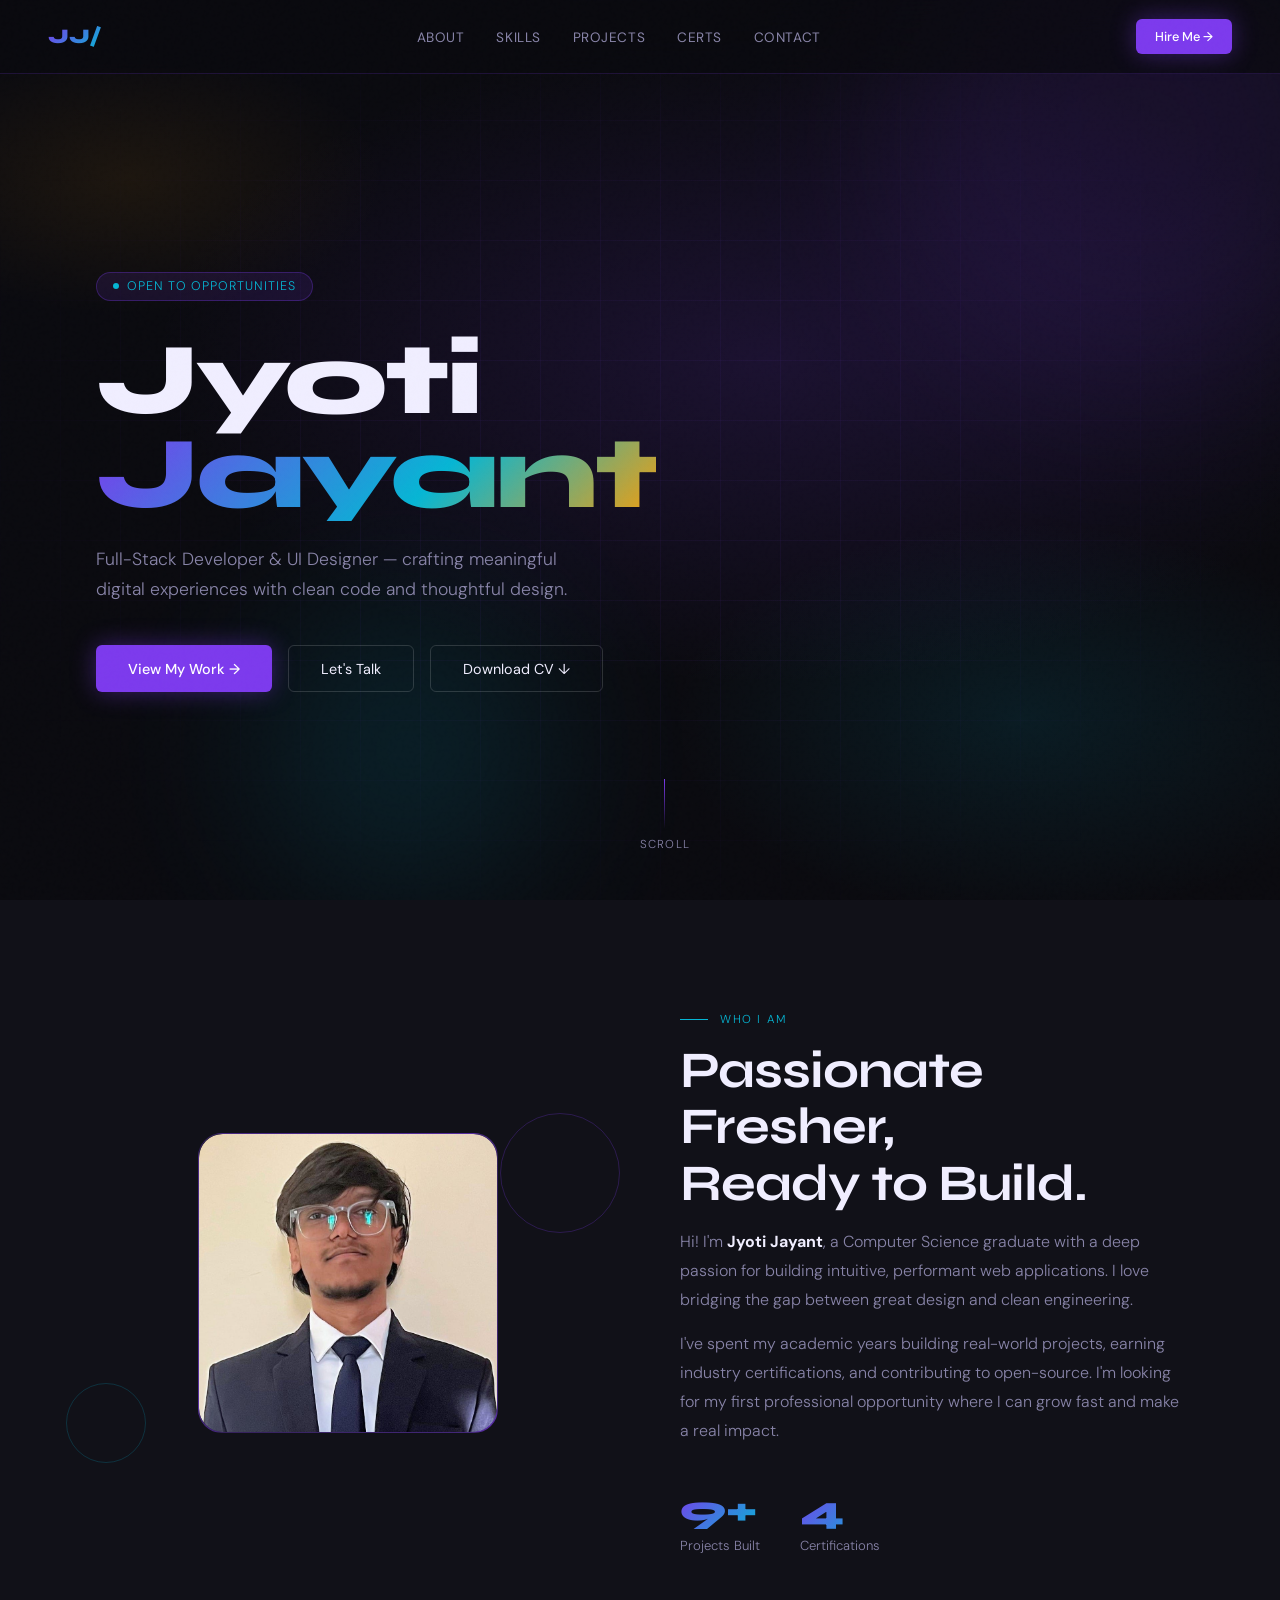
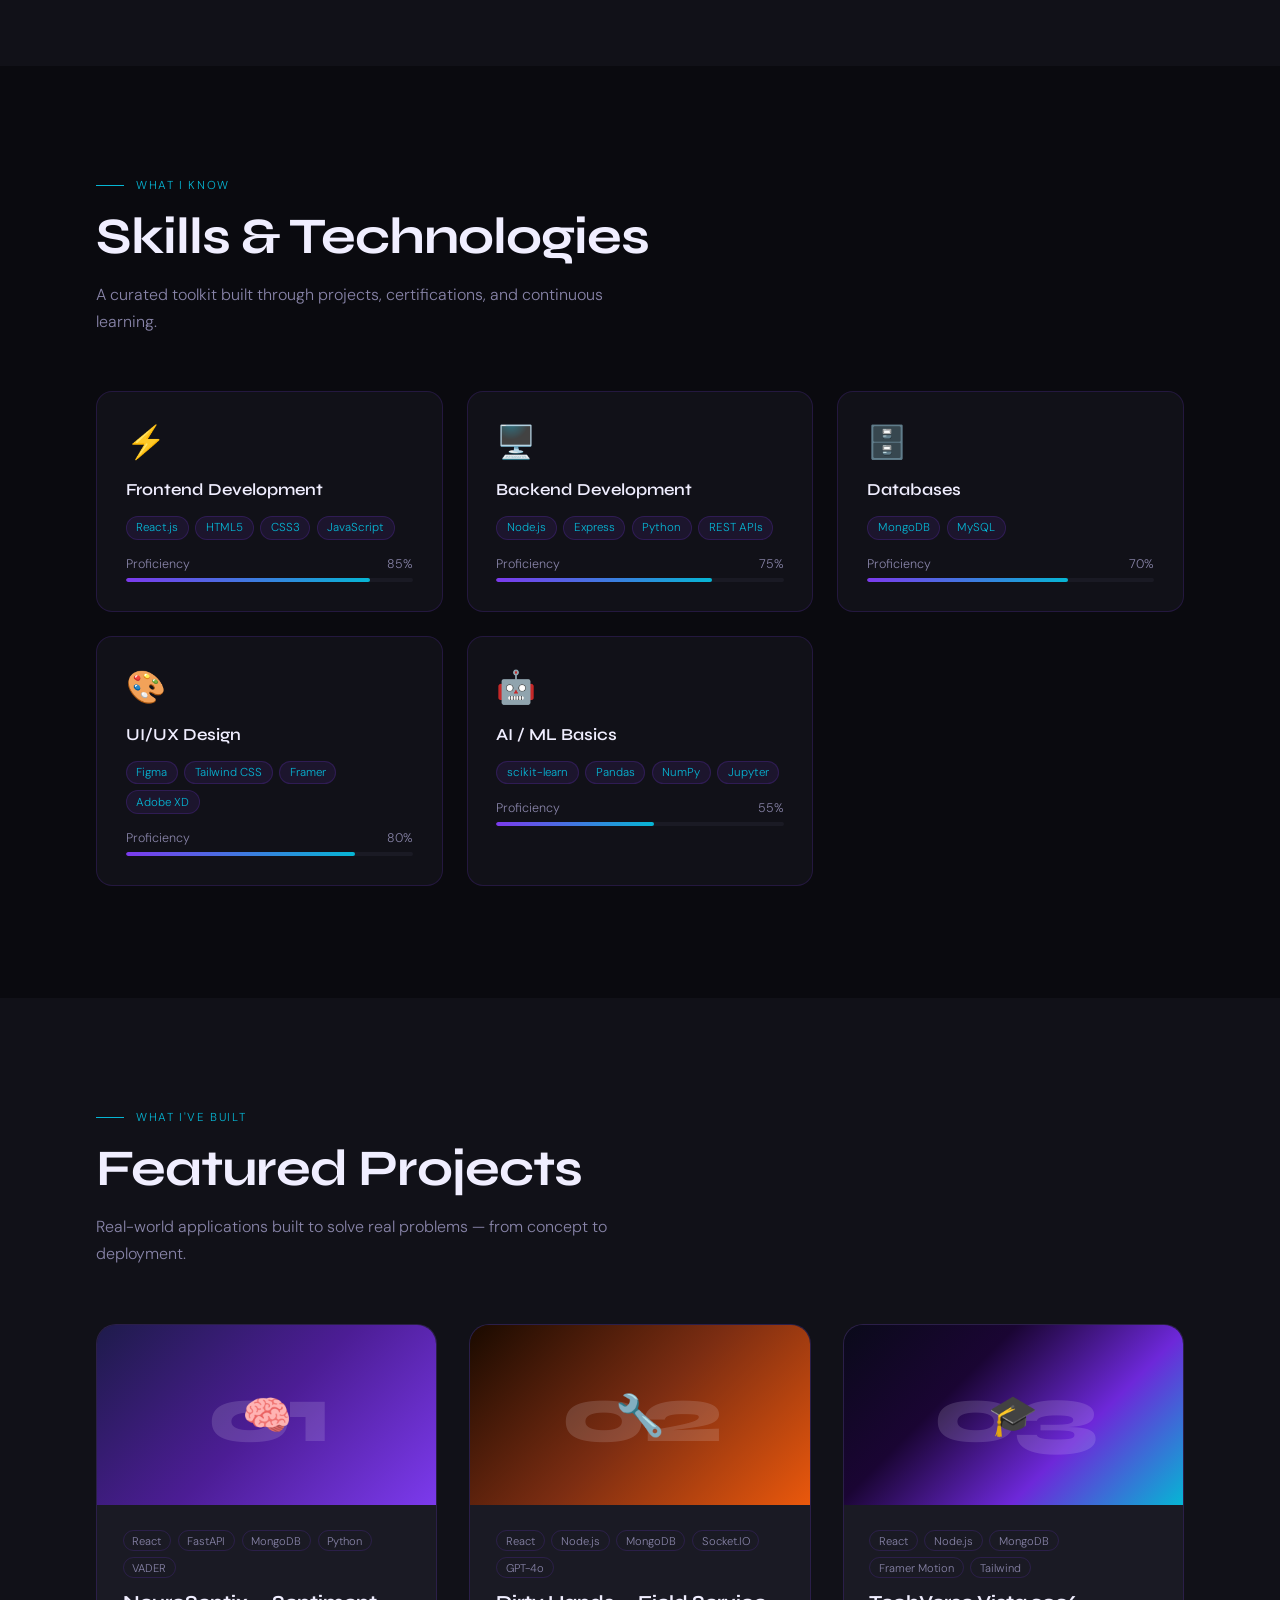
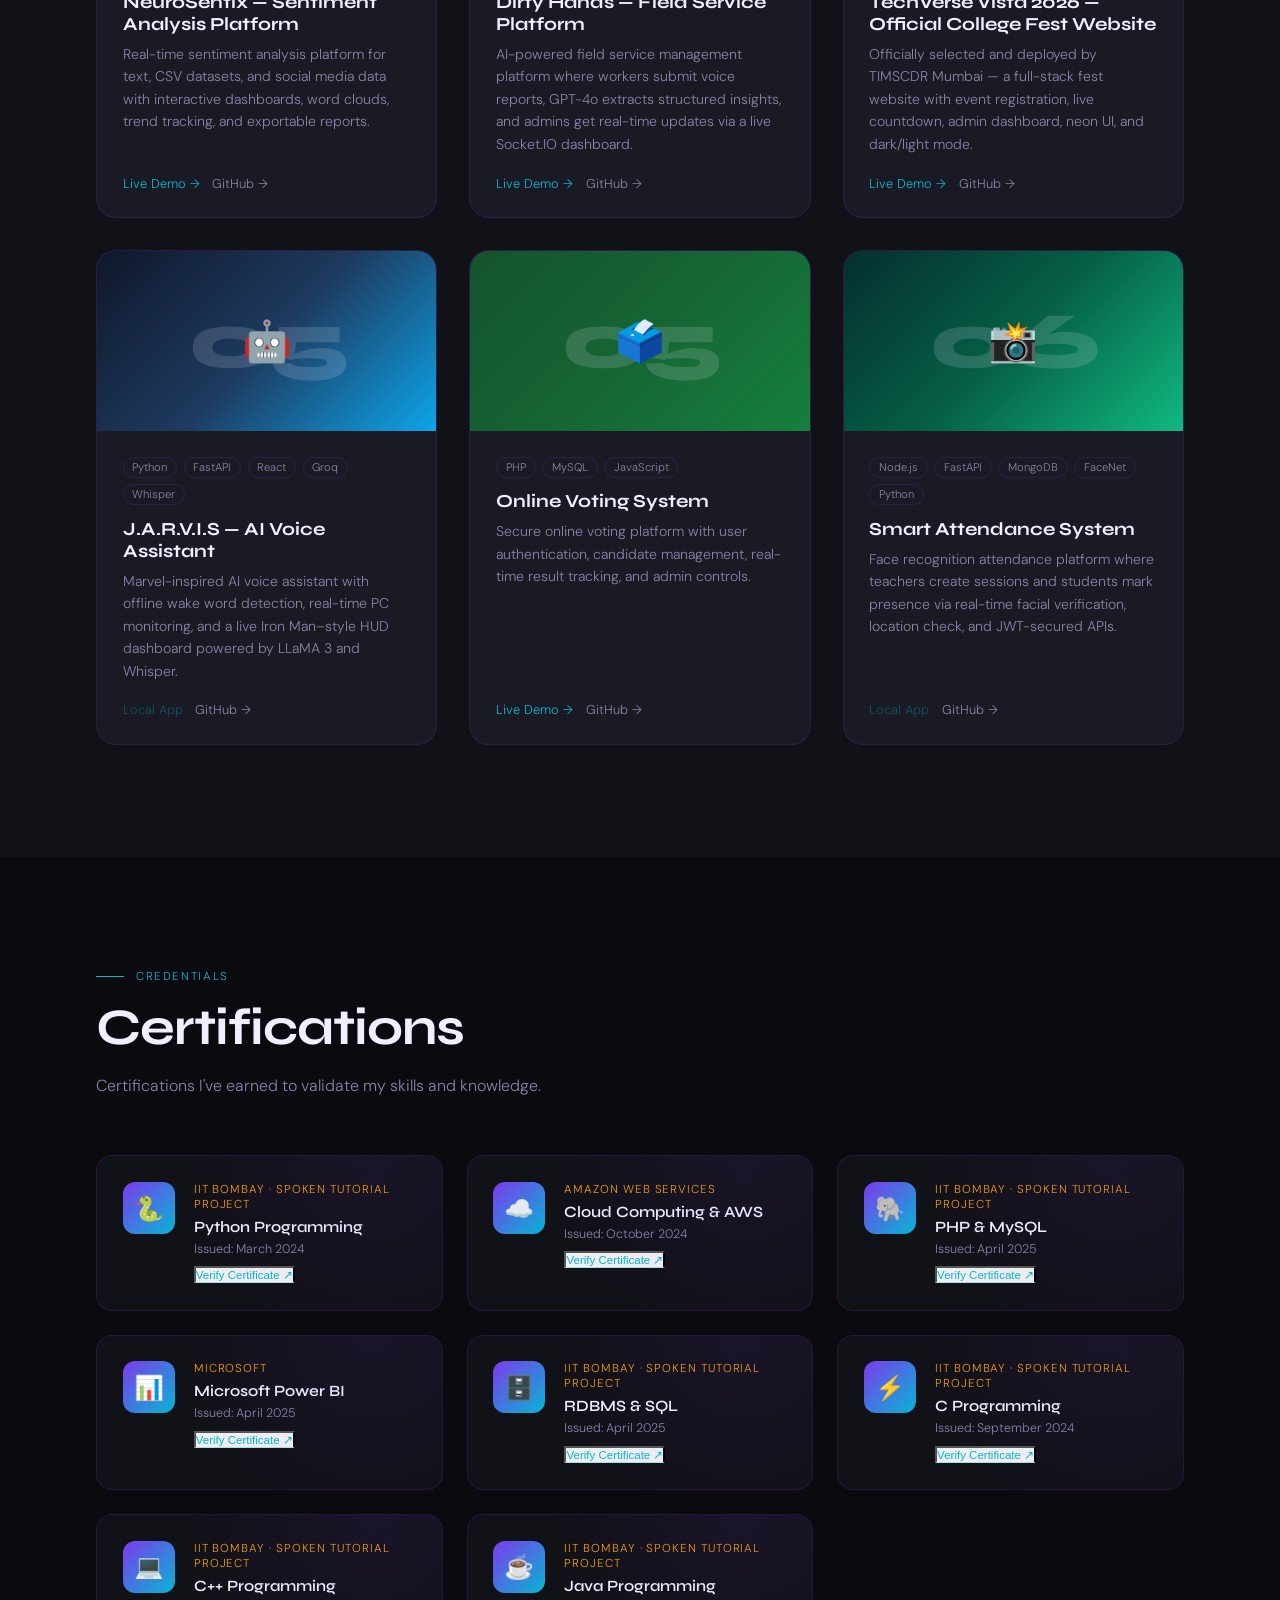
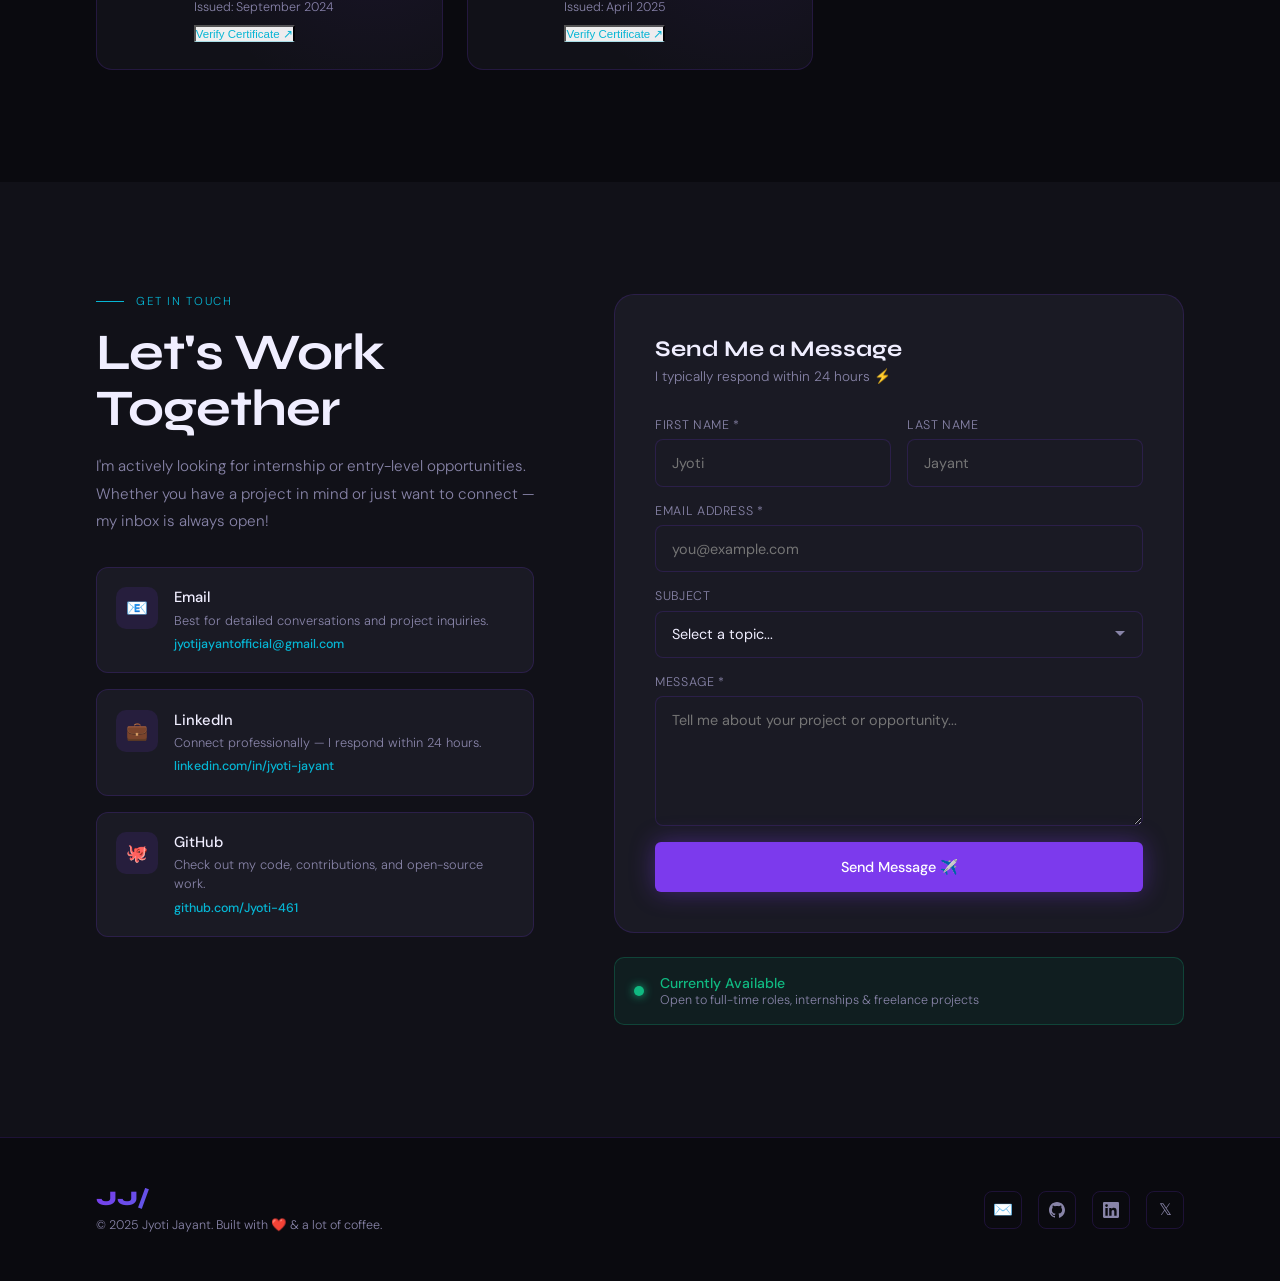
==== commit 174d95f8: "portfolio data altercation" ====
--- a/index.html
+++ b/index.html
@@ -40,7 +40,7 @@
     position: fixed;
     pointer-events: none;
     z-index: 9999;
-    left: -100px; top: -100px;
+    left: -100px; top: -100px;          /* FIX: start off-screen, not at 0,0 */
     transform: translate(-50%,-50%);
     transition: width 0.2s ease, height 0.2s ease, background 0.2s ease;
     mix-blend-mode: screen;
@@ -52,7 +52,7 @@
     position: fixed;
     pointer-events: none;
     z-index: 9998;
-    left: -100px; top: -100px;
+    left: -100px; top: -100px;          /* FIX: start off-screen */
     transform: translate(-50%,-50%);
     transition: width 0.25s ease, height 0.25s ease, border-color 0.25s ease;
   }
@@ -103,11 +103,12 @@
   .nav-links a::after {
     content: ''; position: absolute; bottom: -4px; left: 0;
     width: 0; height: 1px; background: var(--accent);
-    transition: width 0.3s ease;
+    transition: width 0.3s ease;                        /* FIX: was `right` logic, now width-based */
   }
   .nav-links a:hover { color: var(--text); }
   .nav-links a:hover::after { width: 100%; }
 
+  /* Hamburger — hidden on desktop */
   .hamburger {
     display: none; flex-direction: column; gap: 5px;
     background: none; border: none; cursor: pointer; padding: 4px;
@@ -121,6 +122,7 @@
   .hamburger.open span:nth-child(2) { opacity: 0; }
   .hamburger.open span:nth-child(3) { transform: translateY(-7px) rotate(-45deg); }
 
+  /* Mobile nav drawer */
   .mobile-nav {
     display: none; position: fixed;
     top: 62px; left: 0; right: 0;
@@ -231,12 +233,14 @@
     animation: scrollPulse 2s infinite;
   }
 
+  /* ── FLOATING ORBS ── */
   .orb {
     position: absolute; border-radius: 50%;
     pointer-events: none; filter: blur(80px); opacity: 0.12;
     animation: float 8s ease-in-out infinite;
   }
 
+  /* ── SHARED SECTION ── */
   section { padding: 7rem 6rem; position: relative; }
 
   .section-label {
@@ -267,7 +271,7 @@
     position: relative; overflow: hidden;
     border: 1px solid rgba(124,58,237,0.25);
     display: flex; align-items: center; justify-content: center;
-    font-size: 5rem;
+    padding: 0;  
   }
   .about-avatar::after {
     content: ''; position: absolute; inset: 0;
@@ -337,7 +341,7 @@
     border-radius: 20px; overflow: hidden;
     background: var(--surface2); border: 1px solid var(--border);
     transition: transform 0.35s ease, box-shadow 0.35s ease;
-    display: flex; flex-direction: column;
+    display: flex; flex-direction: column;          /* FIX: consistent card height */
   }
   .project-card:hover { transform: translateY(-8px) scale(1.01); box-shadow: 0 30px 70px rgba(0,0,0,0.5), 0 0 0 1px rgba(124,58,237,0.3); }
 
@@ -371,7 +375,9 @@
     white-space: nowrap;
   }
   .proj-link:hover { gap: 0.6rem; }
-  .proj-link.disabled { pointer-events: none; opacity: 0.35; cursor: not-allowed; }
+  .proj-link.disabled {                              /* FIX: proper disabled state */
+    pointer-events: none; opacity: 0.35; cursor: not-allowed;
+  }
 
   /* ── CERTIFICATES ── */
   .certs-grid { display: grid; grid-template-columns: repeat(auto-fill, minmax(280px, 1fr)); gap: 1.5rem; }
@@ -394,140 +400,71 @@
     border-radius: 12px; display: flex; align-items: center; justify-content: center;
     font-size: 1.5rem;
   }
-  .cert-body { flex: 1; min-width: 0; }
+  .cert-body { flex: 1; min-width: 0; }                   /* FIX: min-width prevents overflow */
   .cert-issuer { font-size: 0.72rem; text-transform: uppercase; letter-spacing: 0.08em; color: var(--accent3); margin-bottom: 0.3rem; }
   .cert-name { font-family: 'Syne', sans-serif; font-weight: 600; font-size: 0.98rem; margin-bottom: 0.3rem; }
   .cert-date { color: var(--text-muted); font-size: 0.78rem; }
-
-  /* ── CERT VERIFY BUTTON ── */
   .cert-verify {
     display: inline-block; margin-top: 0.6rem;
-    font-size: 0.72rem; color: var(--accent2);
-    background: none;
-    border: none;
-    border-bottom: 1px solid rgba(6,182,212,0.3);
-    padding: 0;
-    font-family: 'DM Sans', sans-serif;
-    cursor: pointer;
-    transition: border-color 0.2s ease, color 0.2s ease;
-    position: relative; z-index: 2;
-  }
-  .cert-verify:hover { border-color: var(--accent2); color: #fff; }
-
-  /* ══════════════════════════════
-     CERTIFICATE PREVIEW MODAL
-  ══════════════════════════════ */
-  .cert-overlay {
-    position: fixed;
-    inset: 0;
-    background: rgba(0,0,0,0);
-    display: flex;
-    align-items: center;
-    justify-content: center;
-    z-index: 10000;
-    pointer-events: none;
-    transition: background 0.2s ease;
-  }
-  .cert-overlay.open {
-    background: rgba(0,0,0,0.80);
-    pointer-events: all;
-  }
-  .cert-modal {
-    background: var(--surface);
-    border: 1px solid rgba(124,58,237,0.35);
-    border-radius: 20px;
-    width: min(92vw, 740px);
-    max-height: 88vh;
-    overflow: hidden;
-    display: flex;
-    flex-direction: column;
-    /* start tiny at origin point of the verify button (bottom-center) */
-    transform: scale(0.04) translateY(80px);
-    opacity: 0;
-    transform-origin: bottom center;
-    /* ── OPEN SPEED: change 0.28s to make opening faster/slower ── */
-    transition: transform 0.28s cubic-bezier(0.34, 1.56, 0.64, 1), opacity 0.2s ease;
-  }
-  .cert-overlay.open .cert-modal {
-    transform: scale(1) translateY(0);
-    opacity: 1;
-  }
-  /* ── CLOSE SPEED: change 0.18s to make closing faster/slower ── */
-  .cert-overlay:not(.open) .cert-modal {
-    transition: transform 0.18s cubic-bezier(0.55, 0, 1, 0.45), opacity 0.15s ease;
-  }
-
-  .cert-modal-header {
-    display: flex;
-    align-items: center;
-    justify-content: space-between;
-    padding: 1rem 1.4rem;
-    border-bottom: 1px solid var(--border);
-    flex-shrink: 0;
-    background: var(--surface2);
-  }
-  .cert-modal-header-left { display: flex; flex-direction: column; gap: 2px; }
-  .cert-modal-name {
-    font-family: 'Syne', sans-serif;
-    font-weight: 700; font-size: 1.05rem;
-    color: var(--text);
-  }
-  .cert-modal-issuer-label {
-    font-size: 0.70rem; color: var(--accent3);
-    text-transform: uppercase; letter-spacing: 0.08em;
-  }
-  .cert-close-btn {
-    width: 36px; height: 36px;
-    border-radius: 8px;
-    border: 1px solid rgba(124,58,237,0.3);
-    background: rgba(124,58,237,0.1);
-    color: var(--text-muted);
-    font-size: 1.1rem;
-    cursor: pointer;
-    display: flex; align-items: center; justify-content: center;
-    transition: all 0.15s ease;
-    line-height: 1;
-    flex-shrink: 0;
-  }
-  .cert-close-btn:hover {
-    background: rgba(239,68,68,0.15);
-    border-color: rgba(239,68,68,0.4);
-    color: #f87171;
-  }
-  .cert-iframe-wrap {
-    flex: 1;
-    overflow: hidden;
-    background: #fff;
-    min-height: 460px;
-  }
-  .cert-iframe-wrap iframe {
-    width: 100%;
-    height: 100%;
-    min-height: 460px;
-    border: none;
-    display: block;
-  }
-  .cert-modal-footer {
-    padding: 0.75rem 1.4rem;
-    border-top: 1px solid var(--border);
-    display: flex;
-    align-items: center;
-    justify-content: space-between;
-    flex-shrink: 0;
-    background: var(--surface2);
-  }
-  .cert-modal-footer span {
-    font-size: 0.74rem;
-    color: var(--text-muted);
-  }
-  .cert-open-link {
-    font-size: 0.78rem; color: var(--accent2);
-    text-decoration: none;
-    display: inline-flex; align-items: center; gap: 0.3rem;
-    transition: opacity 0.2s ease;
-    white-space: nowrap;
-  }
-  .cert-open-link:hover { opacity: 0.7; }
+    font-size: 0.72rem; color: var(--accent2); text-decoration: none;
+    border-bottom: 1px solid rgba(6,182,212,0.3); transition: border-color 0.2s ease;
+  }
+  .cert-verify:hover { border-color: var(--accent2); }
+
+
+
+
+
+  /* ── CERTIFICATE PREVIEW MODAL ── */
+.cert-overlay {
+  position: fixed; inset: 0;
+  background: rgba(0,0,0,0);
+  display: flex; align-items: center; justify-content: center;
+  z-index: 9999; pointer-events: none;
+  transition: background 0.18s ease;
+}
+.cert-overlay.open { background: rgba(0,0,0,0.75); pointer-events: all; }
+
+.cert-modal {
+  background: var(--surface); border: 1px solid rgba(124,58,237,0.3);
+  border-radius: 20px; width: min(90vw, 720px); max-height: 85vh;
+  overflow: hidden; display: flex; flex-direction: column;
+  transform: scale(0.05) translateY(60px); opacity: 0;
+  transform-origin: bottom center;
+  /* ── OPEN SPEED: change 0.22s ── */
+  transition: transform 0.22s cubic-bezier(0.34,1.56,0.64,1), opacity 0.18s ease;
+}
+.cert-overlay.open .cert-modal { transform: scale(1) translateY(0); opacity: 1; }
+/* ── CLOSE SPEED: change 0.16s ── */
+.cert-overlay:not(.open) .cert-modal {
+  transition: transform 0.16s cubic-bezier(0.55,0,1,0.45), opacity 0.14s ease;
+}
+
+.cert-modal-header {
+  display: flex; align-items: center; justify-content: space-between;
+  padding: 1rem 1.4rem; border-bottom: 1px solid var(--border); flex-shrink: 0;
+}
+.cert-modal-name { font-family: 'Syne', sans-serif; font-weight: 700; font-size: 1rem; }
+.cert-modal-issuer-label { font-size: 0.72rem; color: var(--accent3); text-transform: uppercase; letter-spacing: 0.08em; margin-top: 2px; }
+.cert-close-btn {
+  width: 34px; height: 34px; border-radius: 8px;
+  border: 1px solid rgba(124,58,237,0.25); background: rgba(124,58,237,0.08);
+  color: var(--text-muted); font-size: 1.1rem; cursor: pointer;
+  display: flex; align-items: center; justify-content: center;
+  transition: all 0.15s ease; line-height: 1;
+}
+.cert-close-btn:hover { background: rgba(239,68,68,0.12); border-color: rgba(239,68,68,0.35); color: #f87171; }
+.cert-iframe-wrap { flex: 1; overflow: hidden; background: var(--bg); }
+.cert-iframe-wrap iframe { width: 100%; height: 100%; min-height: 440px; border: none; }
+.cert-modal-footer {
+  padding: 0.7rem 1.4rem; border-top: 1px solid var(--border);
+  display: flex; align-items: center; justify-content: space-between; flex-shrink: 0;
+}
+.cert-open-link {
+  font-size: 0.78rem; color: var(--accent2); text-decoration: none;
+  display: inline-flex; align-items: center; gap: 0.3rem; transition: opacity 0.2s;
+}
+.cert-open-link:hover { opacity: 0.7; }
 
   /* ── CONTACT ── */
   #contact { background: var(--surface); }
@@ -553,10 +490,11 @@
     display: inline-block; margin-top: 0.4rem;
     font-size: 0.78rem; color: var(--accent2); text-decoration: none;
     font-weight: 500; transition: opacity 0.2s ease;
-    word-break: break-all;
+    word-break: break-all;                           /* FIX: long email doesn't overflow */
   }
   .way-link:hover { opacity: 0.75; }
 
+  /* ── CONTACT FORM ── */
   .contact-form { display: flex; flex-direction: column; gap: 1rem; }
   .form-row { display: grid; grid-template-columns: 1fr 1fr; gap: 1rem; }
   .form-group { display: flex; flex-direction: column; gap: 0.4rem; }
@@ -572,7 +510,7 @@
     transition: border-color 0.2s ease, box-shadow 0.2s ease;
     -webkit-appearance: none; appearance: none;
   }
-  .form-group select {
+  .form-group select {                               /* FIX: custom select arrow */
     background-image: url("data:image/svg+xml,%3Csvg xmlns='http://www.w3.org/2000/svg' width='12' height='12' viewBox='0 0 12 12'%3E%3Cpath fill='%238884a8' d='M6 8L1 3h10z'/%3E%3C/svg%3E");
     background-repeat: no-repeat; background-position: right 1rem center;
     padding-right: 2.5rem;
@@ -591,13 +529,14 @@
     border-radius: 10px; padding: 1.4rem; text-align: center;
     color: var(--accent2); font-size: 0.92rem; line-height: 1.6;
   }
-  .form-error {
+  .form-error {                                      /* FIX: added missing error state */
     display: none;
     background: rgba(239,68,68,0.08); border: 1px solid rgba(239,68,68,0.3);
     border-radius: 10px; padding: 1rem 1.2rem;
     color: #f87171; font-size: 0.85rem; margin-bottom: 0.5rem;
   }
 
+  /* ── FOOTER ── */
   footer {
     padding: 3rem 6rem; border-top: 1px solid var(--border);
     display: flex; justify-content: space-between; align-items: center;
@@ -614,6 +553,7 @@
   }
   .social-link:hover { color: var(--accent2); border-color: var(--accent2); background: rgba(6,182,212,0.05); transform: translateY(-2px); }
 
+  /* ── REVEAL ── */
   .reveal { opacity: 0; transform: translateY(35px); transition: opacity 0.8s ease, transform 0.8s ease; }
   .reveal.visible { opacity: 1; transform: translateY(0); }
   .reveal-delay-1 { transition-delay: 0.1s; }
@@ -621,16 +561,23 @@
   .reveal-delay-3 { transition-delay: 0.3s; }
   .reveal-delay-4 { transition-delay: 0.4s; }
 
+  /* ── KEYFRAMES ── */
   @keyframes fadeUp { from { opacity: 0; transform: translateY(30px); } to { opacity: 1; transform: translateY(0); } }
   @keyframes scrollPulse { 0%,100%{opacity:0.3;} 50%{opacity:1;} }
   @keyframes float { 0%,100%{transform:translateY(0);} 50%{transform:translateY(-30px);} }
   @keyframes pulse { 0%,100%{opacity:1;transform:scale(1);} 50%{opacity:0.5;transform:scale(0.7);} }
 
+  /* ── AVAILABILITY DOT ── */
   .avail-dot {
     width: 10px; height: 10px; background: #10b981; border-radius: 50%;
     box-shadow: 0 0 10px #10b981; animation: pulse 1.5s infinite; flex-shrink: 0;
   }
 
+  /* ══════════════════════════════
+     RESPONSIVE BREAKPOINTS
+  ══════════════════════════════ */
+
+  /* Large tablets */
   @media (max-width: 1100px) {
     section { padding: 6rem 4rem; }
     nav { padding: 1.1rem 2.5rem; }
@@ -640,40 +587,47 @@
     .contact-inner { gap: 3rem; }
   }
 
+  /* Tablets & small laptops */
   @media (max-width: 900px) {
     section { padding: 5rem 2.5rem; }
     nav { padding: 1rem 1.5rem; }
     #hero { padding: 6rem 2.5rem 3rem; }
+
     .nav-links { display: none; }
     .hamburger { display: flex; }
-    nav .btn-primary { display: none; }
+    nav .btn-primary { display: none; }         /* hide Hire Me on mobile nav */
+
     .about-inner { grid-template-columns: 1fr; gap: 2.5rem; }
     .about-avatar { width: 240px; height: 240px; font-size: 4rem; }
+
     .contact-inner { grid-template-columns: 1fr; gap: 2.5rem; }
     .projects-grid { grid-template-columns: 1fr; }
     .form-row { grid-template-columns: 1fr; }
+
     footer { padding: 2rem 2.5rem; flex-direction: column; align-items: flex-start; }
   }
 
+  /* Mobile phones */
   @media (max-width: 600px) {
     section { padding: 4rem 1.25rem; }
     nav { padding: 0.9rem 1.25rem; }
     #hero { padding: 5.5rem 1.25rem 3rem; }
+
     .hero-name { font-size: clamp(2.8rem, 11vw, 3.8rem); }
     .hero-tagline { font-size: 0.95rem; }
     .hero-ctas { flex-direction: column; }
     .btn-primary, .btn-outline { width: 100%; justify-content: center; }
+
     .skills-grid { grid-template-columns: 1fr; }
     .certs-grid { grid-template-columns: 1fr; }
     .stat-row { gap: 1.5rem; }
     .stat-num { font-size: 2rem; }
+
     footer { padding: 2rem 1.25rem; }
     .mobile-nav { top: 58px; }
-    .cert-modal { width: 96vw; max-height: 92vh; }
-    .cert-iframe-wrap { min-height: 340px; }
-    .cert-iframe-wrap iframe { min-height: 340px; }
-  }
-
+  }
+
+  /* Very small */
   @media (max-width: 380px) {
     .hero-name { font-size: 2.5rem; }
     .section-title { font-size: 1.8rem; }
@@ -684,29 +638,6 @@
 
 <div class="cursor" id="cursor"></div>
 <div class="cursor-ring" id="cursorRing"></div>
-
-<!-- ══════════════════════════════
-     CERTIFICATE PREVIEW OVERLAY
-     (must be OUTSIDE all sections so z-index works correctly)
-════════════════════════════════ -->
-<div class="cert-overlay" id="certOverlay">
-  <div class="cert-modal" id="certModal">
-    <div class="cert-modal-header">
-      <div class="cert-modal-header-left">
-        <div class="cert-modal-name" id="certModalName">Certificate</div>
-        <div class="cert-modal-issuer-label" id="certModalIssuer">Issuer</div>
-      </div>
-      <button class="cert-close-btn" id="certCloseBtn" aria-label="Close preview">✕</button>
-    </div>
-    <div class="cert-iframe-wrap">
-      <iframe id="certIframe" src="" title="Certificate Preview" loading="lazy" allow="autoplay"></iframe>
-    </div>
-    <div class="cert-modal-footer">
-      <span>Preview may require Google sign-in if private</span>
-      <a class="cert-open-link" id="certOpenLink" href="#" target="_blank" rel="noopener">Open in Google Drive ↗</a>
-    </div>
-  </div>
-</div>
 
 <!-- ── NAV ── -->
 <nav>
@@ -718,19 +649,21 @@
     <li><a href="#certificates">Certs</a></li>
     <li><a href="#contact">Contact</a></li>
   </ul>
+  <!-- FIX: working hamburger menu -->
   <button class="hamburger" id="hamburger" aria-label="Toggle menu" aria-expanded="false">
     <span></span><span></span><span></span>
   </button>
   <a href="#contact" class="btn-primary" style="padding:0.55rem 1.2rem;font-size:0.8rem;">Hire Me →</a>
 </nav>
 
+<!-- FIX: mobile nav drawer (was completely missing) -->
 <div class="mobile-nav" id="mobileNav">
   <a href="#about" class="mobile-nav-link">About</a>
   <a href="#skills" class="mobile-nav-link">Skills</a>
   <a href="#projects" class="mobile-nav-link">Projects</a>
   <a href="#certificates" class="mobile-nav-link">Certs</a>
   <a href="#contact" class="mobile-nav-link">Contact</a>
-  <a href="#contact" class="btn-primary" style="width:fit-content;">Hire Me →</a>
+  <a href="#formemail" class="btn-primary" style="width:fit-content;">Hire Me →</a>
 </div>
 
 <!-- ── HERO ── -->
@@ -752,6 +685,7 @@
     <div class="hero-ctas">
       <a href="#projects" class="btn-primary">View My Work →</a>
       <a href="#contact" class="btn-outline">Let's Talk</a>
+      <!-- FIX: replace alert() with a real link placeholder -->
       <a href="YOUR_RESUME_LINK_HERE" target="_blank" rel="noopener" class="btn-outline">Download CV ↓</a>
     </div>
   </div>
@@ -768,7 +702,9 @@
     <div class="about-avatar-wrap reveal">
       <div class="about-deco"></div>
       <div class="about-deco2"></div>
-      <div class="about-avatar">🧑‍💻</div>
+      <div class="about-avatar">
+      <img src="My-Photo.jpeg" alt="Jyoti Jayant" style="width:100%;height:100%;object-fit:cover;object-position:center top;border-radius:24px;position:relative;z-index:1;">
+      </div>
     </div>
     <div>
       <div class="section-label reveal">Who I Am</div>
@@ -785,7 +721,7 @@
           <span class="stat-label">Projects Built</span>
         </div>
         <div class="stat">
-          <span class="stat-num" data-target="8" data-suffix="">8</span>
+          <span class="stat-num" data-target="5" data-suffix="">5</span>
           <span class="stat-label">Certifications</span>
         </div>
       </div>
@@ -865,92 +801,96 @@
   <p class="section-sub reveal reveal-delay-2">Real-world applications built to solve real problems — from concept to deployment.</p>
 
   <div class="projects-grid">
+
     <div class="project-card reveal reveal-delay-1">
-      <div class="project-thumb">
-        <div class="thumb-bg" style="background:linear-gradient(135deg,#1e1b4b,#4c1d95,#7c3aed);"></div>
-        <span class="thumb-label">01</span>
-        <span class="proj-icon">🧠</span>
-      </div>
-      <div class="project-body">
-        <div class="project-chips">
-          <span class="chip">React</span><span class="chip">FastAPI</span><span class="chip">MongoDB</span><span class="chip">Python</span><span class="chip">VADER</span>
-        </div>
-        <div class="project-title">NeuroSentix — Sentiment Analysis Platform</div>
-        <p class="project-desc">Real-time sentiment analysis platform for text, CSV datasets, and social media data with interactive dashboards, word clouds, trend tracking, and exportable reports.</p>
-        <div class="project-links">
-          <a href="https://neuro-sentix.vercel.app" class="proj-link" target="_blank" rel="noopener">Live Demo →</a>
-          <a href="https://github.com/Jyoti-461/NeuroSentix.git" class="proj-link" target="_blank" rel="noopener" style="color:var(--text-muted);">GitHub →</a>
-        </div>
-      </div>
-    </div>
+  <div class="project-thumb">
+    <div class="thumb-bg" style="background:linear-gradient(135deg,#1e1b4b,#4c1d95,#7c3aed);"></div>
+    <span class="thumb-label">01</span>
+    <span class="proj-icon">🧠</span>
+  </div>
+  <div class="project-body">
+    <div class="project-chips">
+      <span class="chip">React</span><span class="chip">FastAPI</span><span class="chip">MongoDB</span><span class="chip">Python</span><span class="chip">VADER</span>
+    </div>
+    <div class="project-title">NeuroSentix — Sentiment Analysis Platform</div>
+    <p class="project-desc">Real-time sentiment analysis platform for text, CSV datasets, and social media data with interactive dashboards, word clouds, trend tracking, and exportable reports.</p>
+    <div class="project-links">
+      <a href="https://neuro-sentix.vercel.app" class="proj-link" target="_blank" rel="noopener">Live Demo →</a>
+      <a href="https://github.com/Jyoti-461/NeuroSentix.git" class="proj-link" target="_blank" rel="noopener" style="color:var(--text-muted);">GitHub →</a>
+    </div>
+  </div>
+</div>
+
+    <div class="project-card reveal reveal-delay-2">
+  <div class="project-thumb">
+    <div class="thumb-bg" style="background:linear-gradient(135deg,#1a0a00,#7c2d12,#ea580c);"></div>
+    <span class="thumb-label">02</span>
+    <span class="proj-icon">🔧</span>
+  </div>
+  <div class="project-body">
+    <div class="project-chips">
+      <span class="chip">React</span><span class="chip">Node.js</span><span class="chip">MongoDB</span><span class="chip">Socket.IO</span><span class="chip">GPT-4o</span>
+    </div>
+    <div class="project-title">Dirty Hands — Field Service Platform</div>
+    <p class="project-desc">AI-powered field service management platform where workers submit voice reports, GPT-4o extracts structured insights, and admins get real-time updates via a live Socket.IO dashboard.</p>
+    <div class="project-links">
+      <a href="https://dirty-hands.vercel.app" class="proj-link" target="_blank" rel="noopener">Live Demo →</a>
+      <a href="https://github.com/Jyoti-461/dirty-hands.git" class="proj-link" target="_blank" rel="noopener" style="color:var(--text-muted);">GitHub →</a>
+    </div>
+  </div>
+</div>
+
+    <div class="project-card reveal reveal-delay-3">
+  <div class="project-thumb">
+    <div class="thumb-bg" style="background:linear-gradient(135deg,#0a0a1a,#1a0533,#6d28d9,#06b6d4);"></div>
+    <span class="thumb-label">03</span>
+    <span class="proj-icon">🎓</span>
+  </div>
+  <div class="project-body">
+    <div class="project-chips">
+      <span class="chip">React</span><span class="chip">Node.js</span><span class="chip">MongoDB</span><span class="chip">Framer Motion</span><span class="chip">Tailwind</span>
+    </div>
+    <div class="project-title">TechVerse Vista 2026 — Official College Fest Website</div>
+    <p class="project-desc">Officially selected and deployed by TIMSCDR Mumbai — a full-stack fest website with event registration, live countdown, admin dashboard, neon UI, and dark/light mode.</p>
+    <div class="project-links">
+      <a href="https://techversevista.vercel.app" class="proj-link" target="_blank" rel="noopener">Live Demo →</a>
+      <a href="https://github.com/Jyoti-461/Vista.git" class="proj-link" target="_blank" rel="noopener" style="color:var(--text-muted);">GitHub →</a>
+    </div>
+  </div>
+</div>
+
+    <div class="project-card reveal reveal-delay-1">
+  <div class="project-thumb">
+    <div class="thumb-bg" style="background:linear-gradient(135deg,#0f172a,#1e3a5f,#0ea5e9);"></div>
+    <span class="thumb-label">05</span>
+    <span class="proj-icon">🤖</span>
+  </div>
+  <div class="project-body">
+    <div class="project-chips">
+      <span class="chip">Python</span><span class="chip">FastAPI</span><span class="chip">React</span><span class="chip">Groq</span><span class="chip">Whisper</span>
+    </div>
+    <div class="project-title">J.A.R.V.I.S — AI Voice Assistant</div>
+    <p class="project-desc">Marvel-inspired AI voice assistant with offline wake word detection, real-time PC monitoring, and a live Iron Man–style HUD dashboard powered by LLaMA 3 and Whisper.</p>
+    <div class="project-links">
+      <span class="proj-link disabled">Local App</span>
+      <a href="https://github.com/Jyoti-461/JARVIS.git" class="proj-link" target="_blank" rel="noopener" style="color:var(--text-muted);">GitHub →</a>
+    </div>
+  </div>
+</div>
 
     <div class="project-card reveal reveal-delay-2">
       <div class="project-thumb">
-        <div class="thumb-bg" style="background:linear-gradient(135deg,#1a0a00,#7c2d12,#ea580c);"></div>
-        <span class="thumb-label">02</span>
-        <span class="proj-icon">🔧</span>
-      </div>
-      <div class="project-body">
-        <div class="project-chips">
-          <span class="chip">React</span><span class="chip">Node.js</span><span class="chip">MongoDB</span><span class="chip">Socket.IO</span><span class="chip">GPT-4o</span>
-        </div>
-        <div class="project-title">Dirty Hands — Field Service Platform</div>
-        <p class="project-desc">AI-powered field service management platform where workers submit voice reports, GPT-4o extracts structured insights, and admins get real-time updates via a live Socket.IO dashboard.</p>
-        <div class="project-links">
-          <a href="https://dirty-hands.vercel.app" class="proj-link" target="_blank" rel="noopener">Live Demo →</a>
-          <a href="https://github.com/Jyoti-461/dirty-hands.git" class="proj-link" target="_blank" rel="noopener" style="color:var(--text-muted);">GitHub →</a>
-        </div>
-      </div>
-    </div>
-
-    <div class="project-card reveal reveal-delay-3">
-      <div class="project-thumb">
-        <div class="thumb-bg" style="background:linear-gradient(135deg,#0a0a1a,#1a0533,#6d28d9,#06b6d4);"></div>
-        <span class="thumb-label">03</span>
-        <span class="proj-icon">🎓</span>
-      </div>
-      <div class="project-body">
-        <div class="project-chips">
-          <span class="chip">React</span><span class="chip">Node.js</span><span class="chip">MongoDB</span><span class="chip">Framer Motion</span><span class="chip">Tailwind</span>
-        </div>
-        <div class="project-title">TechVerse Vista 2026 — Official College Fest Website</div>
-        <p class="project-desc">Officially selected and deployed by TIMSCDR Mumbai — a full-stack fest website with event registration, live countdown, admin dashboard, neon UI, and dark/light mode.</p>
-        <div class="project-links">
-          <a href="https://techversevista.vercel.app" class="proj-link" target="_blank" rel="noopener">Live Demo →</a>
-          <a href="https://github.com/Jyoti-461/Vista.git" class="proj-link" target="_blank" rel="noopener" style="color:var(--text-muted);">GitHub →</a>
-        </div>
-      </div>
-    </div>
-
-    <div class="project-card reveal reveal-delay-1">
-      <div class="project-thumb">
-        <div class="thumb-bg" style="background:linear-gradient(135deg,#0f172a,#1e3a5f,#0ea5e9);"></div>
-        <span class="thumb-label">04</span>
-        <span class="proj-icon">🤖</span>
-      </div>
-      <div class="project-body">
-        <div class="project-chips">
-          <span class="chip">Python</span><span class="chip">FastAPI</span><span class="chip">React</span><span class="chip">Groq</span><span class="chip">Whisper</span>
-        </div>
-        <div class="project-title">J.A.R.V.I.S — AI Voice Assistant</div>
-        <p class="project-desc">Marvel-inspired AI voice assistant with offline wake word detection, real-time PC monitoring, and a live Iron Man–style HUD dashboard powered by LLaMA 3 and Whisper.</p>
-        <div class="project-links">
-          <span class="proj-link disabled">Local App</span>
-          <a href="https://github.com/Jyoti-461/JARVIS.git" class="proj-link" target="_blank" rel="noopener" style="color:var(--text-muted);">GitHub →</a>
-        </div>
-      </div>
-    </div>
-
-    <div class="project-card reveal reveal-delay-2">
-      <div class="project-thumb">
+        <!-- FIX: unique gradient for project 05 -->
         <div class="thumb-bg" style="background:linear-gradient(135deg,#14532d,#166534,#15803d);"></div>
         <span class="thumb-label">05</span>
         <span class="proj-icon">🗳️</span>
       </div>
       <div class="project-body">
+        
         <div class="project-chips">
           <span class="chip">PHP</span><span class="chip">MySQL</span><span class="chip">JavaScript</span>
         </div>
+        
         <div class="project-title">Online Voting System</div>
         <p class="project-desc">Secure online voting platform with user authentication, candidate management, real-time result tracking, and admin controls.</p>
         <div class="project-links">
@@ -961,23 +901,24 @@
     </div>
 
     <div class="project-card reveal reveal-delay-3">
-      <div class="project-thumb">
-        <div class="thumb-bg" style="background:linear-gradient(135deg,#042f2e,#065f46,#10b981);"></div>
-        <span class="thumb-label">06</span>
-        <span class="proj-icon">📸</span>
-      </div>
-      <div class="project-body">
-        <div class="project-chips">
-          <span class="chip">Node.js</span><span class="chip">FastAPI</span><span class="chip">MongoDB</span><span class="chip">FaceNet</span><span class="chip">Python</span>
-        </div>
-        <div class="project-title">Smart Attendance System</div>
-        <p class="project-desc">Face recognition attendance platform where teachers create sessions and students mark presence via real-time facial verification, location check, and JWT-secured APIs.</p>
-        <div class="project-links">
-          <span class="proj-link disabled">Local App</span>
-          <a href="https://github.com/Jyoti-461/room-checkr.git" class="proj-link" target="_blank" rel="noopener" style="color:var(--text-muted);">GitHub →</a>
-        </div>
-      </div>
-    </div>
+  <div class="project-thumb">
+    <div class="thumb-bg" style="background:linear-gradient(135deg,#042f2e,#065f46,#10b981);"></div>
+    <span class="thumb-label">06</span>
+    <span class="proj-icon">📸</span>
+  </div>
+  <div class="project-body">
+    <div class="project-chips">
+      <span class="chip">Node.js</span><span class="chip">FastAPI</span><span class="chip">MongoDB</span><span class="chip">FaceNet</span><span class="chip">Python</span>
+    </div>
+    <div class="project-title">Smart Attendance System</div>
+    <p class="project-desc">Face recognition attendance platform where teachers create sessions and students mark presence via real-time facial verification, location check, and JWT-secured APIs.</p>
+    <div class="project-links">
+      <span class="proj-link disabled">Local App</span>
+      <a href="https://github.com/Jyoti-461/room-checkr.git" class="proj-link" target="_blank" rel="noopener" style="color:var(--text-muted);">GitHub →</a>
+    </div>
+  </div>
+</div>
+
   </div>
 </section>
 
@@ -994,8 +935,10 @@
       <div class="cert-body">
         <div class="cert-issuer">IIT Bombay · Spoken Tutorial Project</div>
         <div class="cert-name">Python Programming</div>
-        <div class="cert-date">Issued: March 2024 · Expires: March 2027</div>
-        <button class="cert-verify" onclick="openCert('15qCJZy4EUIeQyrXKR6aNBXCJk3pNSK6n','Python Programming','IIT Bombay · Spoken Tutorial Project')">Verify Certificate ↗</button>
+        <div class="cert-date">Issued: March 2024</div>
+        <button class="cert-verify" onclick="openCert('15qCJZy4EUIeQyrXKR6aNBXCJk3pNSK6n','Python Programming','IIT Bombay · Spoken Tutorial Project')">
+  Verify Certificate ↗
+</button>
       </div>
     </div>
 
@@ -1004,8 +947,10 @@
       <div class="cert-body">
         <div class="cert-issuer">Amazon Web Services</div>
         <div class="cert-name">Cloud Computing &amp; AWS</div>
-        <div class="cert-date">Issued: April 2024 · Expires: April 2027</div>
-        <button class="cert-verify" onclick="openCert('16jUNcsxrAKHYwrNUCxV0ah-TH_mY681s','Cloud Computing & AWS','Amazon Web Services')">Verify Certificate ↗</button>
+        <div class="cert-date">Issued: October 2024</div>
+        <button class="cert-verify" onclick="openCert('15qCJZy4EUIeQyrXKR6aNBXCJk3pNSK6n','Python Programming','IIT Bombay · Spoken Tutorial Project')">
+  Verify Certificate ↗
+</button>
       </div>
     </div>
 
@@ -1014,8 +959,10 @@
       <div class="cert-body">
         <div class="cert-issuer">IIT Bombay · Spoken Tutorial Project</div>
         <div class="cert-name">PHP &amp; MySQL</div>
-        <div class="cert-date">Issued: May 2024 · Expires: May 2027</div>
-        <button class="cert-verify" onclick="openCert('1L5mD78uh8QlgXNpFCad5Ol4BgeOdXhdp','PHP & MySQL','IIT Bombay · Spoken Tutorial Project')">Verify Certificate ↗</button>
+        <div class="cert-date">Issued: April 2025</div>
+        <button class="cert-verify" onclick="openCert('16jUNcsxrAKHYwrNUCxV0ah-TH_mY681s','PHP & MySQL','IIT Bombay · Spoken Tutorial Project')">
+  Verify Certificate ↗
+</button>
       </div>
     </div>
 
@@ -1024,8 +971,10 @@
       <div class="cert-body">
         <div class="cert-issuer">Microsoft</div>
         <div class="cert-name">Microsoft Power BI</div>
-        <div class="cert-date">Issued: June 2024 · Expires: June 2027</div>
-        <button class="cert-verify" onclick="openCert('1IbXLe3Dz2ehLgGr5J0oD8k5pakRRgHa2','Microsoft Power BI','Microsoft')">Verify Certificate ↗</button>
+        <div class="cert-date">Issued: April 2025</div>
+        <button class="cert-verify" onclick="openCert('1IbXLe3Dz2ehLgGr5J0oD8k5pakRRgHa2','Microsoft Power BI','Microsoft')">
+  Verify Certificate ↗
+</button>
       </div>
     </div>
 
@@ -1034,8 +983,10 @@
       <div class="cert-body">
         <div class="cert-issuer">IIT Bombay · Spoken Tutorial Project</div>
         <div class="cert-name">RDBMS &amp; SQL</div>
-        <div class="cert-date">Issued: July 2024 · Expires: July 2027</div>
-        <button class="cert-verify" onclick="openCert('18twwkTbSwFbSB8xq7OhVTJ4VyTixRXRl','RDBMS & SQL','IIT Bombay · Spoken Tutorial Project')">Verify Certificate ↗</button>
+        <div class="cert-date">Issued: April 2025</div>
+        <button class="cert-verify" onclick="openCert('18twwkTbSwFbSB8xq7OhVTJ4VyTixRXRl','RDBMS & SQL','IIT Bombay · Spoken Tutorial Project')">
+  Verify Certificate ↗
+</button>
       </div>
     </div>
 
@@ -1044,8 +995,10 @@
       <div class="cert-body">
         <div class="cert-issuer">IIT Bombay · Spoken Tutorial Project</div>
         <div class="cert-name">C Programming</div>
-        <div class="cert-date">Issued: August 2024 · Expires: August 2027</div>
-        <button class="cert-verify" onclick="openCert('18QpF0sS99PC05ERo6yvXdBLXzl_7hdbY','C Programming','IIT Bombay · Spoken Tutorial Project')">Verify Certificate ↗</button>
+        <div class="cert-date">Issued: September 2024</div>
+        <button class="cert-verify" onclick="openCert('18QpF0sS99PC05ERo6yvXdBLXzl_7hdbY','C Programming','IIT Bombay · Spoken Tutorial Project')">
+  Verify Certificate ↗
+</button>
       </div>
     </div>
 
@@ -1054,8 +1007,10 @@
       <div class="cert-body">
         <div class="cert-issuer">IIT Bombay · Spoken Tutorial Project</div>
         <div class="cert-name">C++ Programming</div>
-        <div class="cert-date">Issued: September 2024 · Expires: September 2027</div>
-        <button class="cert-verify" onclick="openCert('1STVB-7RfQpig5W-zy_kFIX12h9ME7y_3','C++ Programming','IIT Bombay · Spoken Tutorial Project')">Verify Certificate ↗</button>
+        <div class="cert-date">Issued: September 2024</div>
+        <button class="cert-verify" onclick="openCert('1STVB-7RfQpig5W-zy_kFIX12h9ME7y_3','C++ Programming','IIT Bombay · Spoken Tutorial Project')">
+  Verify Certificate ↗
+</button>
       </div>
     </div>
 
@@ -1064,8 +1019,10 @@
       <div class="cert-body">
         <div class="cert-issuer">IIT Bombay · Spoken Tutorial Project</div>
         <div class="cert-name">Java Programming</div>
-        <div class="cert-date">Issued: October 2024 · Expires: October 2027</div>
-        <button class="cert-verify" onclick="openCert('16pJ3BBow_F7lJEaKeCVib8JCai_i-agN','Java Programming','IIT Bombay · Spoken Tutorial Project')">Verify Certificate ↗</button>
+        <div class="cert-date">Issued: April 2025</div>
+        <button class="cert-verify" onclick="openCert('16pJ3BBow_F7lJEaKeCVib8JCai_i-agN','Java Programming','IIT Bombay · Spoken Tutorial Project')">
+  Verify Certificate ↗
+</button>
       </div>
     </div>
 
@@ -1109,7 +1066,8 @@
       </div>
     </div>
 
-    <div class="reveal reveal-delay-2" id="email">
+    <!-- FORM -->
+    <div class="reveal reveal-delay-2" id="formemail">
       <div style="background:var(--surface2);border:1px solid var(--border);border-radius:20px;padding:2.5rem;">
         <h3 style="font-family:'Syne',sans-serif;font-weight:700;font-size:1.4rem;margin-bottom:0.4rem;">Send Me a Message</h3>
         <p style="color:var(--text-muted);font-size:0.85rem;margin-bottom:2rem;">I typically respond within 24 hours ⚡</p>
@@ -1128,8 +1086,8 @@
             </div>
           </div>
           <div class="form-group">
-            <label for="femail">Email Address *</label>
-            <input type="email" id="femail" placeholder="you@example.com" autocomplete="email">
+            <label for="email">Email Address *</label>
+            <input type="email" id="email" placeholder="you@example.com" autocomplete="email">
           </div>
           <div class="form-group">
             <label for="subject">Subject</label>
@@ -1157,6 +1115,7 @@
         </div>
       </div>
 
+      <!-- AVAILABILITY BADGE -->
       <div style="margin-top:1.5rem;display:flex;align-items:center;gap:1rem;padding:1rem 1.2rem;background:rgba(16,185,129,0.08);border:1px solid rgba(16,185,129,0.25);border-radius:10px;">
         <div class="avail-dot"></div>
         <div>
@@ -1169,6 +1128,7 @@
 </section>
 
 <!-- ── FOOTER ── -->
+<!-- FIX: closed all tags properly, fixed malformed SVG in LinkedIn icon -->
 <footer>
   <div class="footer-left">
     <div class="logo" style="margin-bottom:0.3rem;">JJ/</div>
@@ -1182,6 +1142,7 @@
       </svg>
     </a>
     <a href="https://www.linkedin.com/in/jyoti-jayant-5597e/" class="social-link" target="_blank" rel="noopener" title="LinkedIn" aria-label="LinkedIn profile">
+      <!-- FIX: replaced broken fullwidth SVG characters with valid path -->
       <svg width="16" height="16" fill="currentColor" viewBox="0 0 24 24" aria-hidden="true">
         <path d="M20.447 20.452h-3.554v-5.569c0-1.328-.027-3.037-1.852-3.037-1.853 0-2.136 1.445-2.136 2.939v5.667H9.351V9h3.414v1.561h.046c.477-.9 1.637-1.85 3.37-1.85 3.601 0 4.267 2.37 4.267 5.455v6.286zM5.337 7.433a2.062 2.062 0 0 1-2.063-2.065 2.064 2.064 0 1 1 2.063 2.065zm1.782 13.019H3.555V9h3.564v11.452zM22.225 0H1.771C.792 0 0 .774 0 1.729v20.542C0 23.227.792 24 1.771 24h20.451C23.2 24 24 23.227 24 22.271V1.729C24 .774 23.2 0 22.222 0h.003z"/>
       </svg>
@@ -1191,68 +1152,20 @@
 </footer>
 
 <script>
-  /* ════════════════════════════════════════
-     CERTIFICATE MODAL — openCert / closeCert
-  ════════════════════════════════════════ */
-  var certOverlay  = document.getElementById('certOverlay');
-  var certModal    = document.getElementById('certModal');
-  var certIframe   = document.getElementById('certIframe');
-  var certModalName    = document.getElementById('certModalName');
-  var certModalIssuer  = document.getElementById('certModalIssuer');
-  var certOpenLink     = document.getElementById('certOpenLink');
-  var certCloseBtn     = document.getElementById('certCloseBtn');
-
-  function openCert(driveId, name, issuer) {
-    /* Build URLs — /preview embeds the doc; /view opens Drive directly */
-    var previewUrl = 'https://drive.google.com/file/d/' + driveId + '/preview';
-    var viewUrl    = 'https://drive.google.com/file/d/' + driveId + '/view?usp=sharing';
-
-    /* Populate modal content BEFORE showing it */
-    certModalName.textContent   = name;
-    certModalIssuer.textContent = issuer;
-    certOpenLink.href           = viewUrl;
-    certIframe.src              = previewUrl;
-
-    /* Show overlay — CSS transition handles the pop-up animation */
-    certOverlay.classList.add('open');
-    document.body.style.overflow = 'hidden';
-  }
-
-  function closeCert() {
-    certOverlay.classList.remove('open');
-    document.body.style.overflow = '';
-    /* ── Clear iframe AFTER close animation (matches 0.18s close speed above) ── */
-    setTimeout(function() {
-      certIframe.src = '';
-    }, 220);
-  }
-
-  /* Close button */
-  certCloseBtn.addEventListener('click', closeCert);
-
-  /* Click backdrop to close */
-  certOverlay.addEventListener('click', function(e) {
-    if (e.target === certOverlay) closeCert();
-  });
-
-  /* Escape key to close */
-  document.addEventListener('keydown', function(e) {
-    if (e.key === 'Escape' && certOverlay.classList.contains('open')) closeCert();
-  });
-
-  /* ── CUSTOM CURSOR ── */
-  var cursor = document.getElementById('cursor');
-  var ring   = document.getElementById('cursorRing');
-  var mx = -200, my = -200, rx = -200, ry = -200;
-
-  document.addEventListener('mousemove', function(e) {
+  /* ── CURSOR ── */
+  const cursor = document.getElementById('cursor');
+  const ring   = document.getElementById('cursorRing');
+  let mx = -200, my = -200, rx = -200, ry = -200;
+
+  document.addEventListener('mousemove', e => {
     mx = e.clientX; my = e.clientY;
     cursor.style.left = mx + 'px';
     cursor.style.top  = my + 'px';
   });
 
-  document.addEventListener('mouseleave', function() { cursor.style.opacity = '0'; ring.style.opacity = '0'; });
-  document.addEventListener('mouseenter', function() { cursor.style.opacity = '1'; ring.style.opacity = '1'; });
+  /* hide cursor when mouse leaves viewport */
+  document.addEventListener('mouseleave', () => { cursor.style.opacity = '0'; ring.style.opacity = '0'; });
+  document.addEventListener('mouseenter', () => { cursor.style.opacity = '1'; ring.style.opacity = '1'; });
 
   (function animRing() {
     rx += (mx - rx) * 0.12;
@@ -1262,13 +1175,14 @@
     requestAnimationFrame(animRing);
   })();
 
-  document.querySelectorAll('a, button, .skill-card, .project-card, .cert-card, .contact-way').forEach(function(el) {
-    el.addEventListener('mouseenter', function() {
+  /* cursor hover expansion */
+  document.querySelectorAll('a, button, .skill-card, .project-card, .cert-card, .contact-way').forEach(el => {
+    el.addEventListener('mouseenter', () => {
       cursor.style.width  = '20px'; cursor.style.height = '20px';
       ring.style.width    = '52px'; ring.style.height   = '52px';
       ring.style.borderColor = 'rgba(124,58,237,0.9)';
     });
-    el.addEventListener('mouseleave', function() {
+    el.addEventListener('mouseleave', () => {
       cursor.style.width  = '12px'; cursor.style.height = '12px';
       ring.style.width    = '36px'; ring.style.height   = '36px';
       ring.style.borderColor = 'rgba(124,58,237,0.6)';
@@ -1276,17 +1190,18 @@
   });
 
   /* ── HAMBURGER ── */
-  var hamburger = document.getElementById('hamburger');
-  var mobileNav = document.getElementById('mobileNav');
-
-  hamburger.addEventListener('click', function() {
-    var open = mobileNav.classList.toggle('open');
+  const hamburger = document.getElementById('hamburger');
+  const mobileNav = document.getElementById('mobileNav');
+
+  hamburger.addEventListener('click', () => {
+    const open = mobileNav.classList.toggle('open');
     hamburger.classList.toggle('open', open);
     hamburger.setAttribute('aria-expanded', open);
   });
 
-  document.querySelectorAll('.mobile-nav-link, .mobile-nav .btn-primary').forEach(function(link) {
-    link.addEventListener('click', function() {
+  /* close mobile nav on link click */
+  document.querySelectorAll('.mobile-nav-link, .mobile-nav .btn-primary').forEach(link => {
+    link.addEventListener('click', () => {
       mobileNav.classList.remove('open');
       hamburger.classList.remove('open');
       hamburger.setAttribute('aria-expanded', 'false');
@@ -1294,62 +1209,63 @@
   });
 
   /* ── SCROLL REVEAL ── */
-  var revealEls = document.querySelectorAll('.reveal');
-  var revealObs = new IntersectionObserver(function(entries) {
-    entries.forEach(function(e) { if (e.isIntersecting) e.target.classList.add('visible'); });
+  const revealEls = document.querySelectorAll('.reveal');
+  const revealObs = new IntersectionObserver(entries => {
+    entries.forEach(e => { if (e.isIntersecting) e.target.classList.add('visible'); });
   }, { threshold: 0.12 });
-  revealEls.forEach(function(el) { revealObs.observe(el); });
+  revealEls.forEach(el => revealObs.observe(el));
 
   /* ── SKILL BARS ── */
-  var barObs = new IntersectionObserver(function(entries) {
-    entries.forEach(function(e) {
+  const barObs = new IntersectionObserver(entries => {
+    entries.forEach(e => {
       if (e.isIntersecting) {
-        e.target.querySelectorAll('.skill-bar-fill').forEach(function(bar) { bar.classList.add('animate'); });
-        barObs.unobserve(e.target);
+        e.target.querySelectorAll('.skill-bar-fill').forEach(bar => bar.classList.add('animate'));
+        barObs.unobserve(e.target);              /* FIX: stop re-triggering */
       }
     });
   }, { threshold: 0.35 });
-  document.querySelectorAll('.skill-card').forEach(function(c) { barObs.observe(c); });
+  document.querySelectorAll('.skill-card').forEach(c => barObs.observe(c));
 
   /* ── COUNTER ANIMATION ── */
   function animateCount(el, target, suffix) {
-    var duration = 1600;
-    var start = null;
-    var step = function(ts) {
+    const duration = 1600;
+    let start = null;
+    const step = ts => {
       if (!start) start = ts;
-      var progress = Math.min((ts - start) / duration, 1);
-      var eased = 1 - Math.pow(1 - progress, 3);
+      const progress = Math.min((ts - start) / duration, 1);
+      const eased = 1 - Math.pow(1 - progress, 3);   /* FIX: cubic ease-out */
       el.textContent = Math.floor(eased * target) + suffix;
       if (progress < 1) requestAnimationFrame(step);
     };
     requestAnimationFrame(step);
   }
 
-  var statObs = new IntersectionObserver(function(entries) {
-    entries.forEach(function(e) {
+  const statObs = new IntersectionObserver(entries => {
+    entries.forEach(e => {
       if (e.isIntersecting) {
-        e.target.querySelectorAll('.stat-num').forEach(function(n) {
-          var target = parseInt(n.dataset.target);
-          var suffix = n.dataset.suffix || '';
+        e.target.querySelectorAll('.stat-num').forEach(n => {
+          const target = parseInt(n.dataset.target);
+          const suffix = n.dataset.suffix || '';
           if (!isNaN(target)) animateCount(n, target, suffix);
         });
         statObs.unobserve(e.target);
       }
     });
   }, { threshold: 0.5 });
-  document.querySelectorAll('.stat-row').forEach(function(r) { statObs.observe(r); });
+  document.querySelectorAll('.stat-row').forEach(r => statObs.observe(r));
 
   /* ── FORM SUBMIT ── */
-  document.getElementById('submitBtn').addEventListener('click', function() {
-    var fname   = document.getElementById('fname').value.trim();
-    var email   = document.getElementById('femail').value.trim();
-    var message = document.getElementById('message').value.trim();
-    var errEl   = document.getElementById('formError');
-
-    var emailValid = /^[^\s@]+@[^\s@]+\.[^\s@]+$/.test(email);
+  document.getElementById('submitBtn').addEventListener('click', () => {
+    const fname   = document.getElementById('fname').value.trim();
+    const email   = document.getElementById('email').value.trim();
+    const message = document.getElementById('message').value.trim();
+    const errEl   = document.getElementById('formError');
+
+    /* FIX: proper email regex validation */
+    const emailValid = /^[^\s@]+@[^\s@]+\.[^\s@]+$/.test(email);
 
     if (!fname || !email || !message || !emailValid) {
-      errEl.textContent = (!emailValid && email)
+      errEl.textContent = !emailValid && email
         ? '⚠️ Please enter a valid email address.'
         : '⚠️ Please fill in your name, email, and message.';
       errEl.style.display = 'block';
@@ -1357,53 +1273,67 @@
     }
 
     errEl.style.display = 'none';
-    var btn = document.getElementById('submitBtn');
+    const btn = document.getElementById('submitBtn');
     btn.textContent = 'Sending...';
     btn.style.opacity = '0.6';
     btn.disabled = true;
 
-    setTimeout(function() {
-      fetch('https://formspree.io/f/mgodkgov', {
-        method: 'POST',
-        headers: { 'Content-Type': 'application/json', 'Accept': 'application/json' },
-        body: JSON.stringify({ name: fname, email: email, message: message })
-      })
-      .then(function(r) {
-        if (r.ok) {
-          document.getElementById('contactForm').style.display = 'none';
-          document.getElementById('formSuccess').style.display = 'block';
-        } else {
-          btn.textContent = 'Send Message ✈️';
-          btn.style.opacity = '1';
-          btn.disabled = false;
-          errEl.textContent = '⚠️ Something went wrong. Please email me directly.';
-          errEl.style.display = 'block';
-        }
-      })
-      .catch(function() {
-        btn.textContent = 'Send Message ✈️';
-        btn.style.opacity = '1';
-        btn.disabled = false;
-        errEl.textContent = '⚠️ Network error. Please try again or email me directly.';
-        errEl.style.display = 'block';
-      });
-    }, 1200);
+    /* Simulate send — replace with Formspree/EmailJS for real delivery:
+       fetch('https://formspree.io/f/YOUR_FORM_ID', {
+         method: 'POST',
+         headers: { 'Content-Type': 'application/json', 'Accept': 'application/json' },
+         body: JSON.stringify({ name: fname, email, message })
+       }).then(r => r.ok ? showSuccess() : showError()) */
+
+    setTimeout(() => {
+  fetch('https://formspree.io/f/mgodkgov', {
+    method: 'POST',
+    headers: {
+      'Content-Type': 'application/json',
+      'Accept': 'application/json'
+    },
+    body: JSON.stringify({
+      name: fname,
+      email: email,
+      message: message
+    })
+  })
+  .then(r => {
+    if (r.ok) {
+      document.getElementById('contactForm').style.display = 'none';
+      document.getElementById('formSuccess').style.display = 'block';
+    } else {
+      btn.textContent = 'Send Message ✈️';
+      btn.style.opacity = '1';
+      btn.disabled = false;
+      document.getElementById('formError').textContent = '⚠️ Something went wrong. Please email me directly.';
+      document.getElementById('formError').style.display = 'block';
+    }
+  })
+  .catch(() => {
+    btn.textContent = 'Send Message ✈️';
+    btn.style.opacity = '1';
+    btn.disabled = false;
+    document.getElementById('formError').textContent = '⚠️ Network error. Please try again or email me directly.';
+    document.getElementById('formError').style.display = 'block';
   });
+}, 1200);
+  });
 
   /* ── ACTIVE NAV LINK ON SCROLL ── */
-  var sections = document.querySelectorAll('section[id]');
-  var navLinks = document.querySelectorAll('.nav-links a, .mobile-nav-link');
-
-  var navObs = new IntersectionObserver(function(entries) {
-    entries.forEach(function(e) {
+  const sections = document.querySelectorAll('section[id]');
+  const navLinks = document.querySelectorAll('.nav-links a, .mobile-nav-link');
+
+  const navObs = new IntersectionObserver(entries => {
+    entries.forEach(e => {
       if (e.isIntersecting) {
-        navLinks.forEach(function(a) { a.style.color = ''; });
-        var active = document.querySelector('.nav-links a[href="#' + e.target.id + '"]');
+        navLinks.forEach(a => a.style.color = '');
+        const active = document.querySelector(`.nav-links a[href="#${e.target.id}"]`);
         if (active) active.style.color = 'var(--accent2)';
       }
     });
   }, { threshold: 0.4 });
-  sections.forEach(function(s) { navObs.observe(s); });
+  sections.forEach(s => navObs.observe(s));
 </script>
 </body>
 </html>
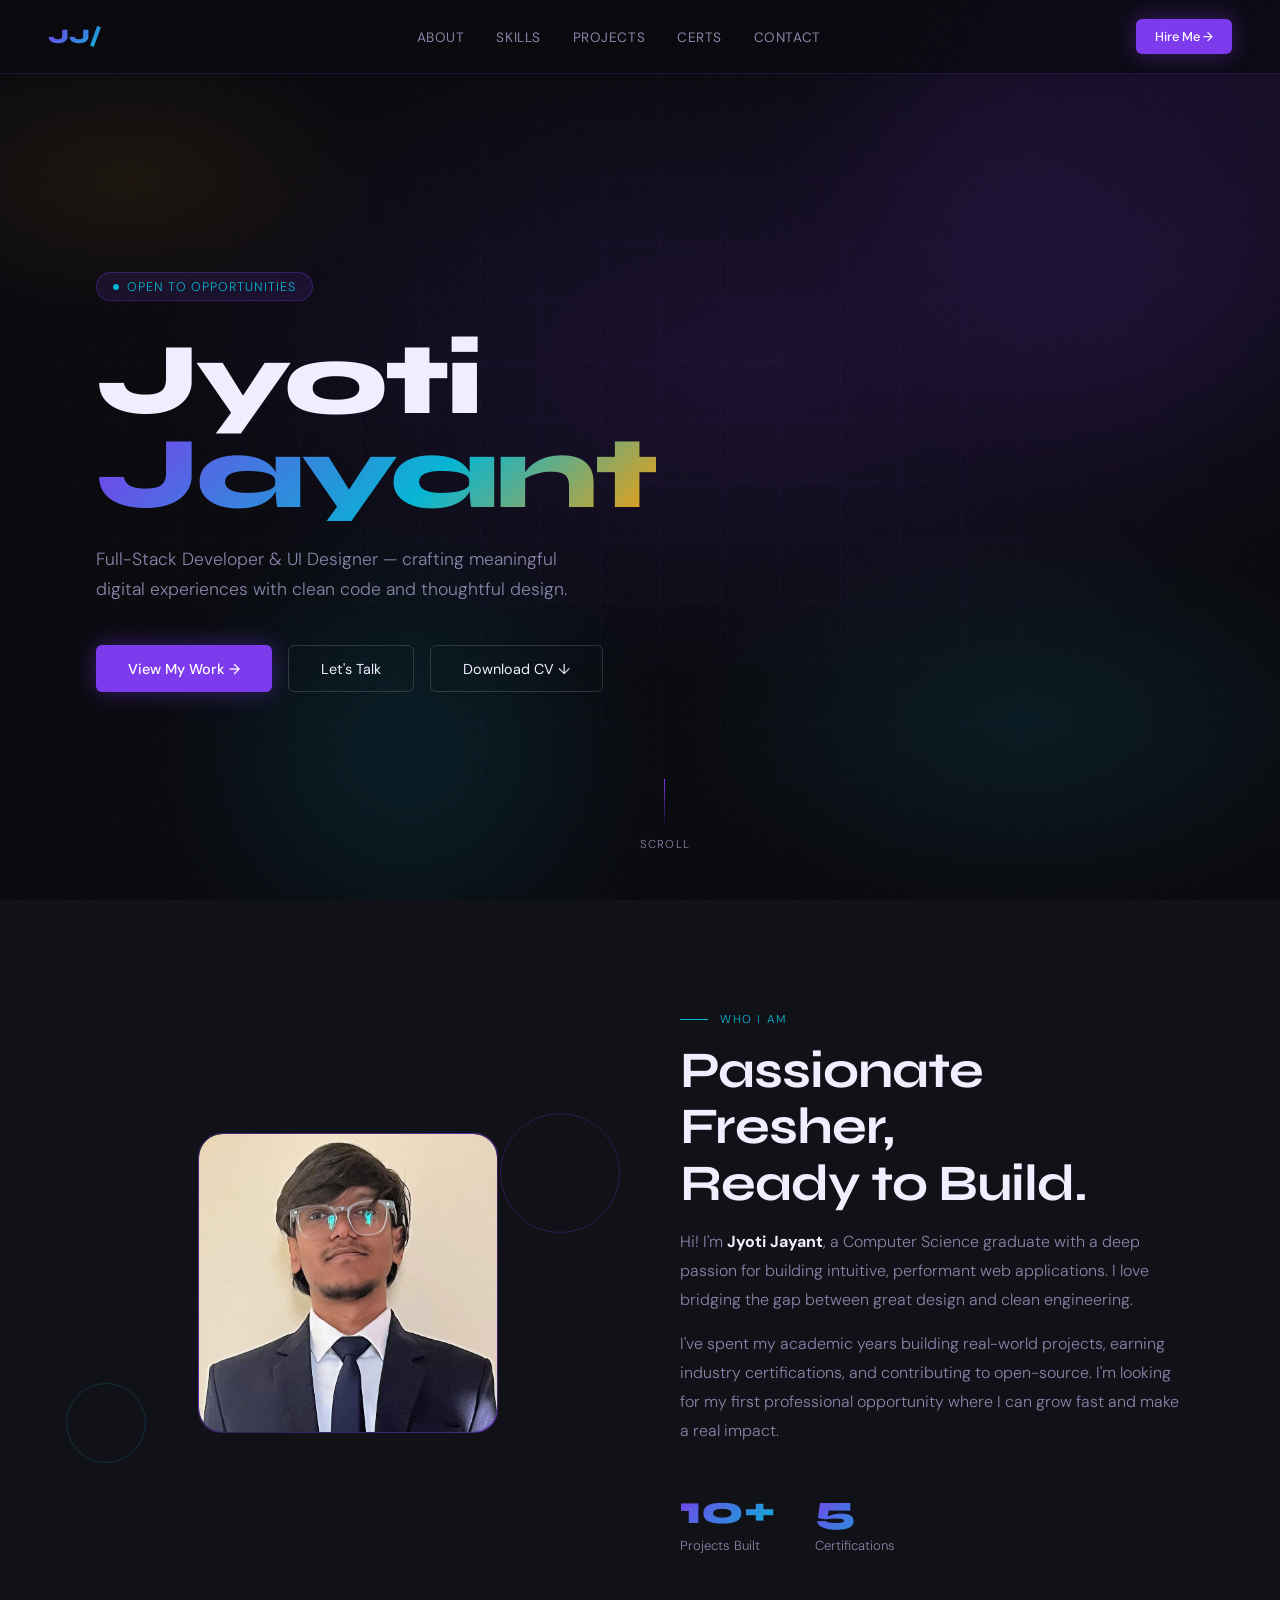
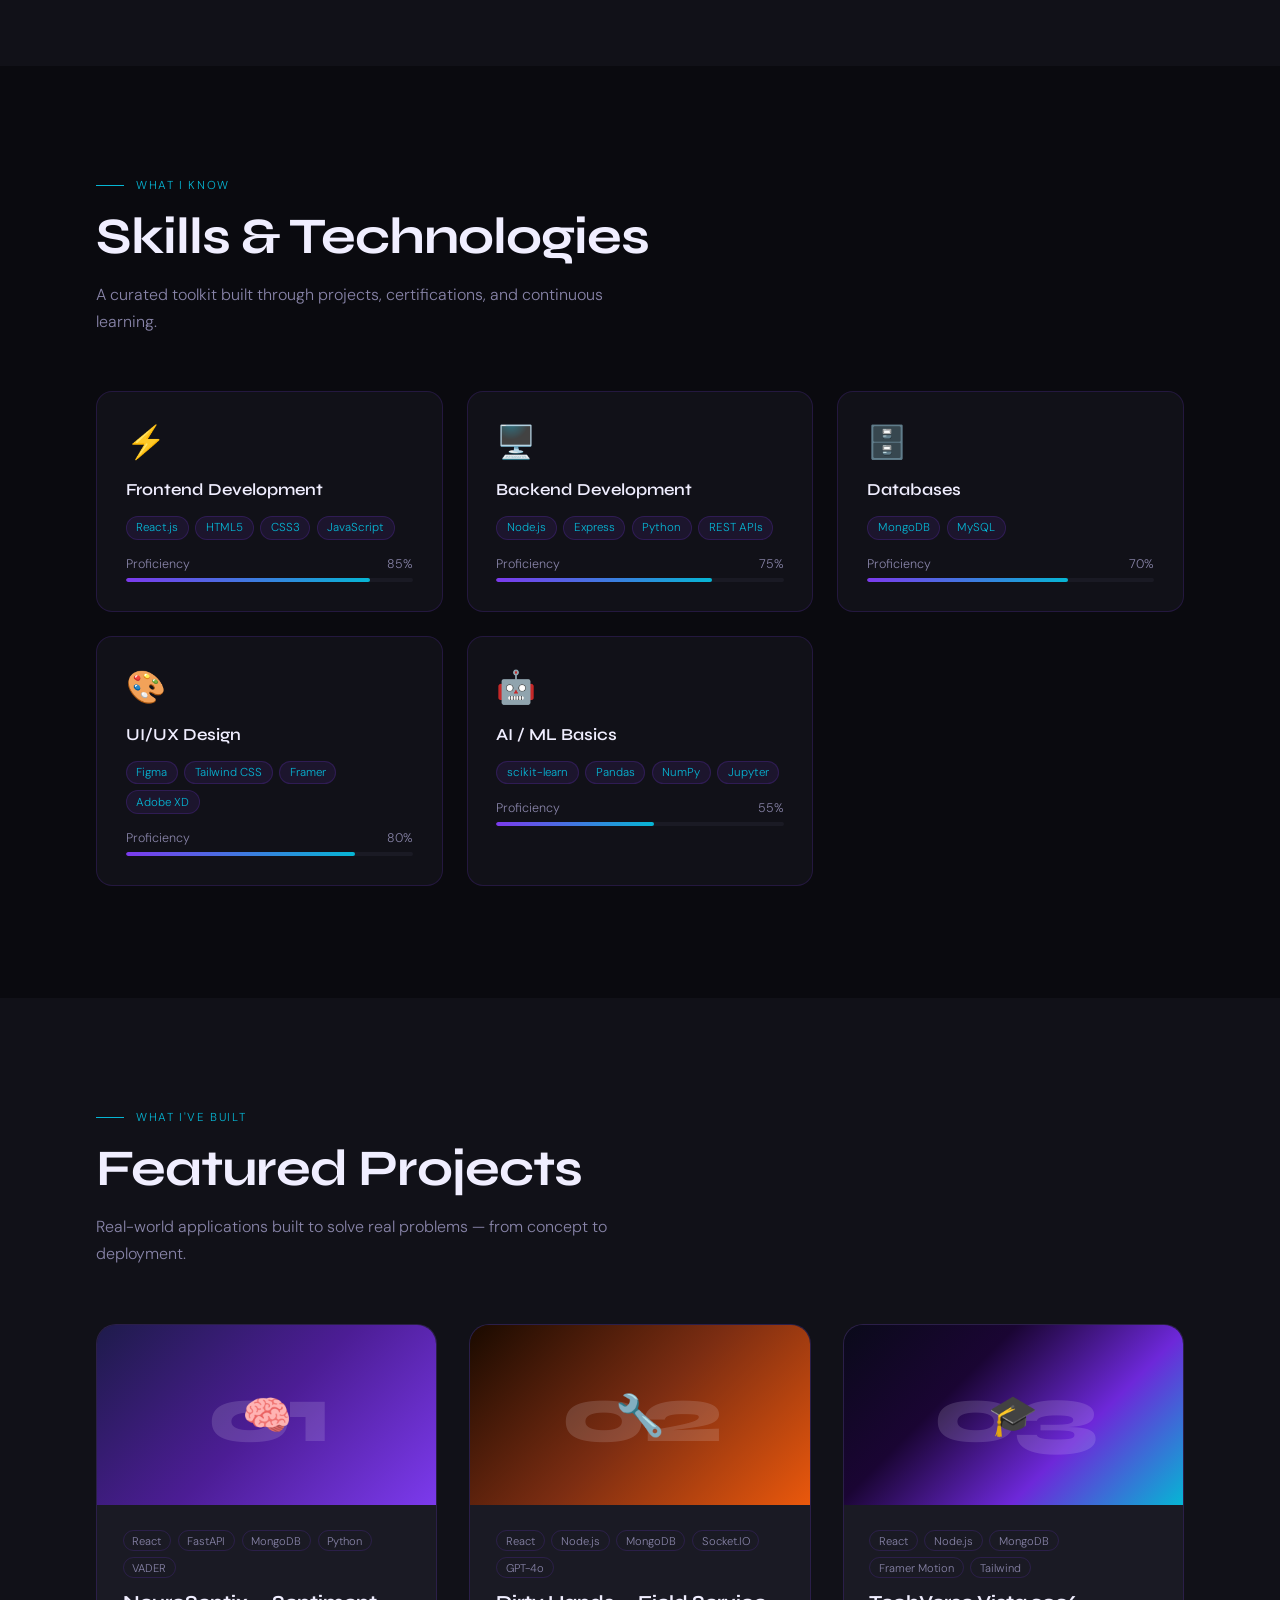
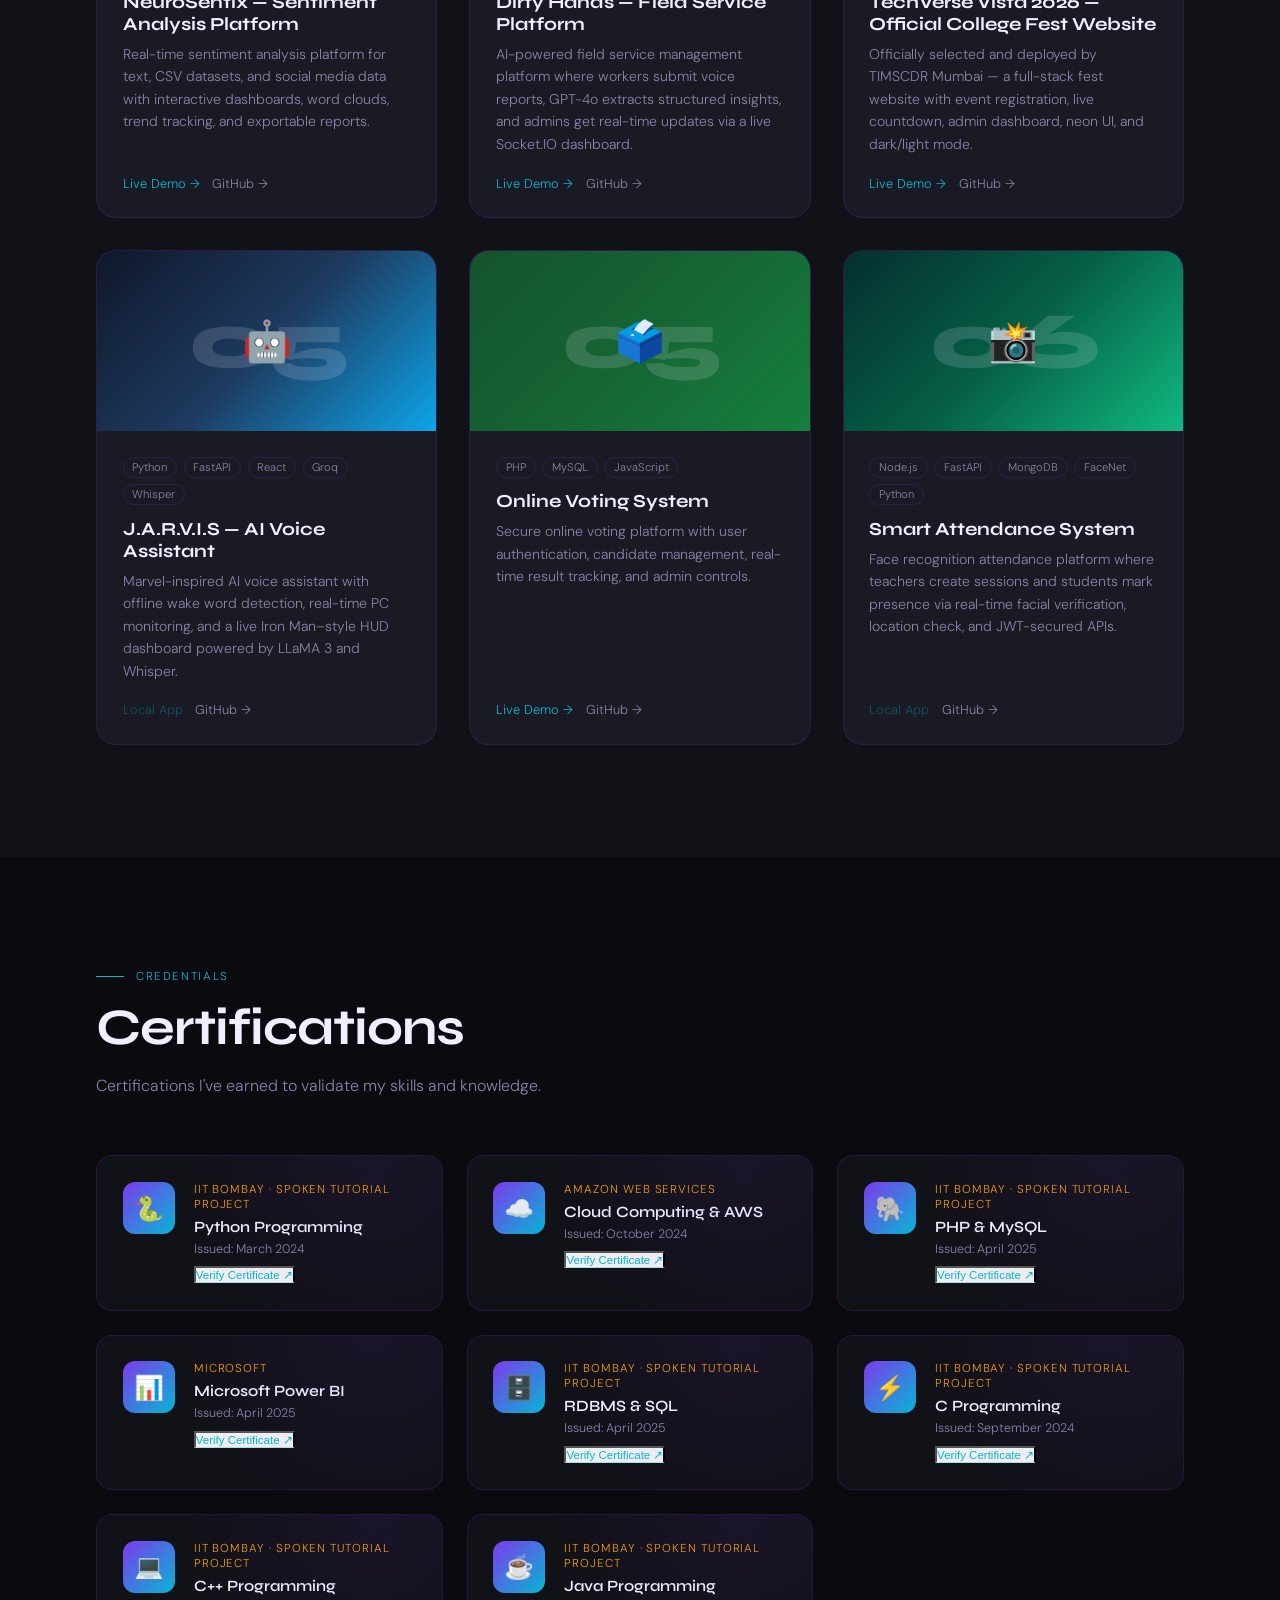
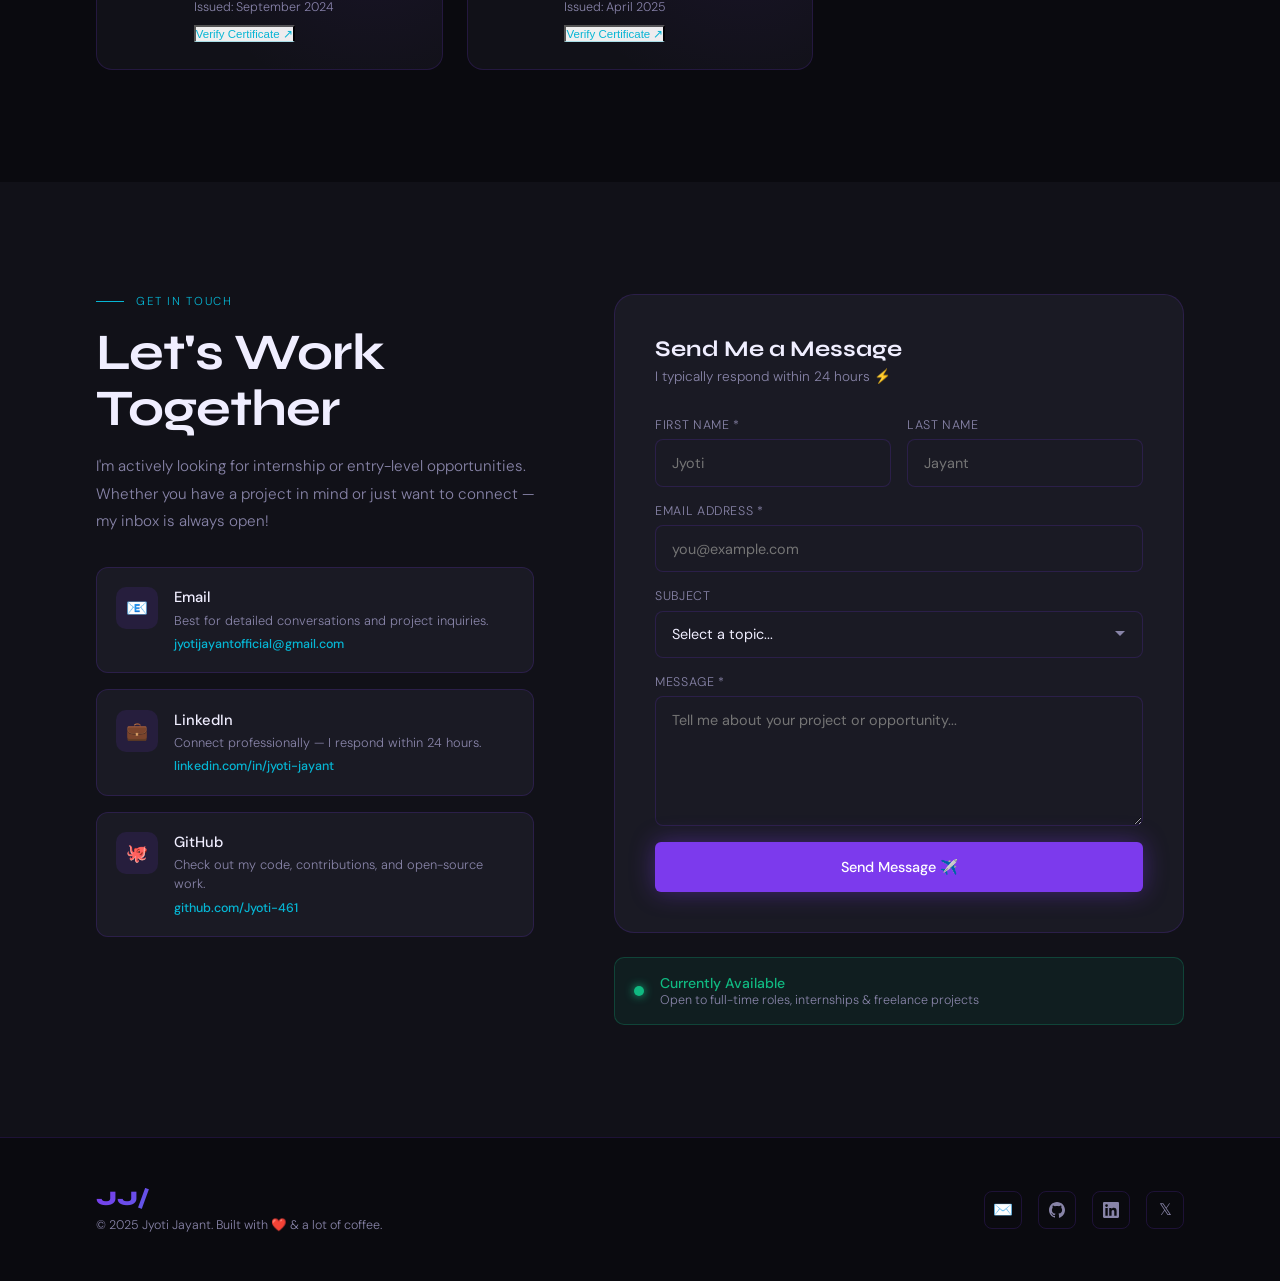
==== commit 18528f2a: "certificate problem" ====
--- a/index.html
+++ b/index.html
@@ -1150,8 +1150,61 @@
     <a href="#" class="social-link" title="Twitter/X" aria-label="Twitter profile">𝕏</a>
   </div>
 </footer>
-
+<!-- ── CERTIFICATE MODAL ── -->
+<div class="cert-overlay" id="certOverlay">
+  <div class="cert-modal">
+    <div class="cert-modal-header">
+      <div>
+        <div class="cert-modal-name" id="certModalName"></div>
+        <div class="cert-modal-issuer-label" id="certModalIssuer"></div>
+      </div>
+      <button class="cert-close-btn" onclick="closeCert()">✕</button>
+    </div>
+    <div class="cert-iframe-wrap">
+      <iframe id="certFrame" src="" allowfullscreen loading="lazy"></iframe>
+    </div>
+    <div class="cert-modal-footer">
+      <a class="cert-open-link" id="certOpenLink" href="#" target="_blank" rel="noopener">
+        Open in Drive ↗
+      </a>
+      <span style="font-size:0.72rem;color:var(--text-muted);">Press Esc to close</span>
+    </div>
+  </div>
+</div>
 <script>
+/* ── CERTIFICATE MODAL ── */
+function openCert(fileId, name, issuer) {
+  const url = `https://drive.google.com/uc?export=preview&id=${fileId}`;
+
+  document.getElementById('certModalName').textContent = name;
+  document.getElementById('certModalIssuer').textContent = issuer;
+  document.getElementById('certFrame').src = url;
+
+  document.getElementById('certOpenLink').href =
+    `https://drive.google.com/file/d/${fileId}/view`;
+
+  document.getElementById('certOverlay').classList.add('open');
+  document.body.style.overflow = 'hidden';
+}
+
+function closeCert() {
+  document.getElementById('certOverlay').classList.remove('open');
+  document.getElementById('certFrame').src = '';
+  document.body.style.overflow = '';
+}
+
+// Close on backdrop click
+document.getElementById('certOverlay').addEventListener('click', function(e) {
+  if (e.target === this) closeCert();
+});
+
+// Close on Escape key
+document.addEventListener('keydown', e => {
+  if (e.key === 'Escape') closeCert();
+});
+
+
+
   /* ── CURSOR ── */
   const cursor = document.getElementById('cursor');
   const ring   = document.getElementById('cursorRing');
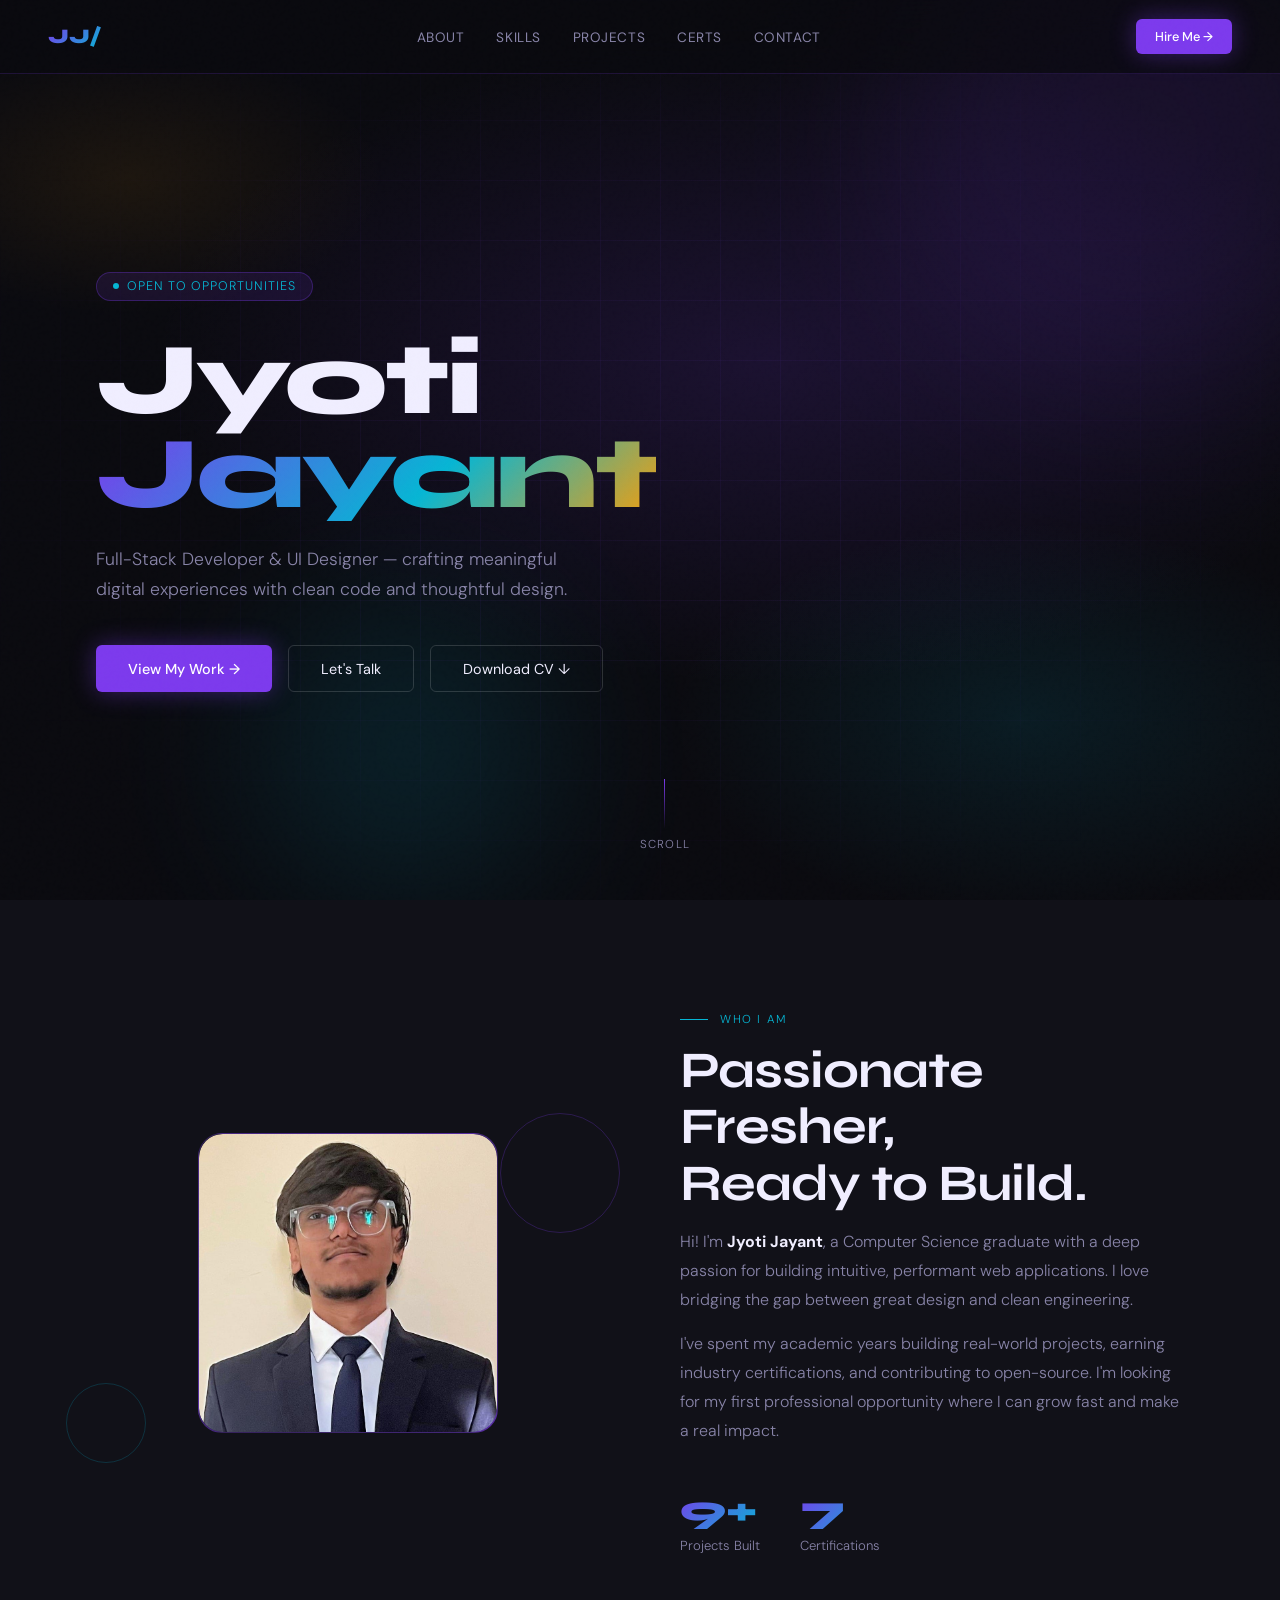
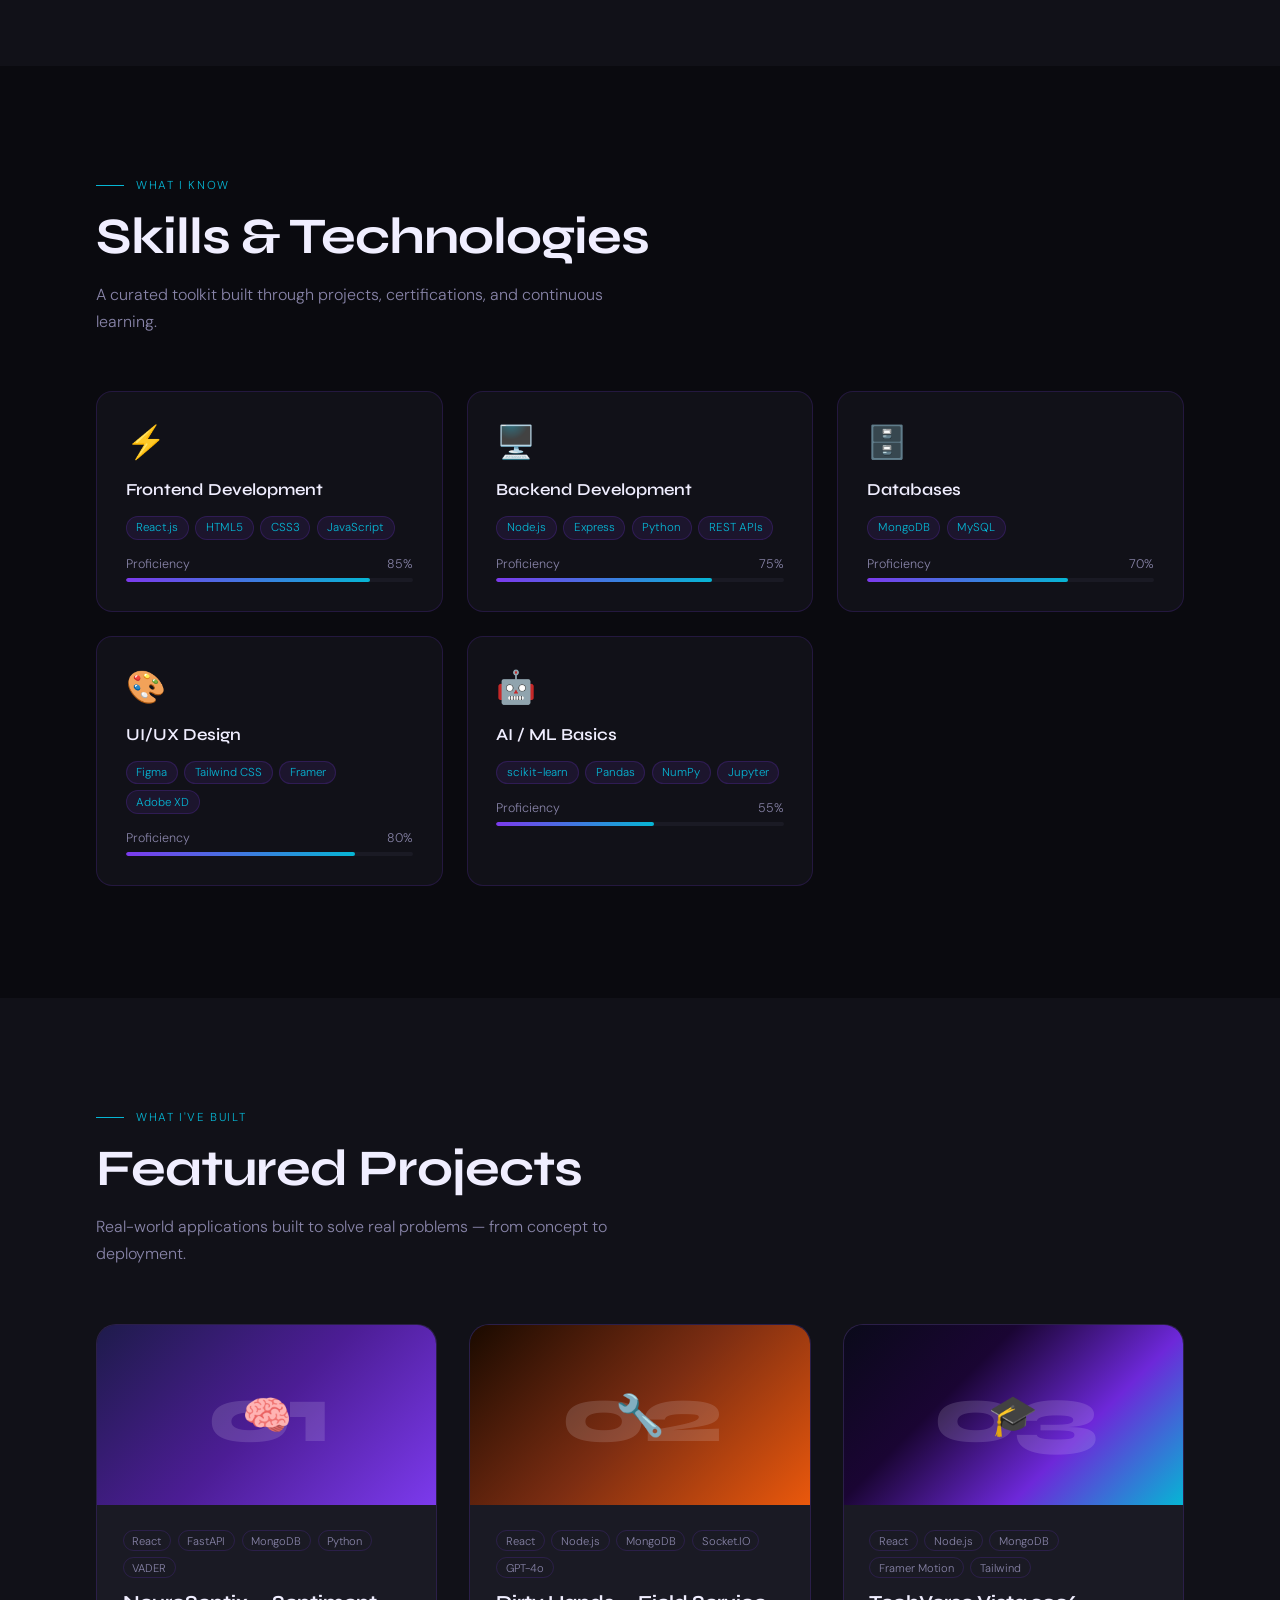
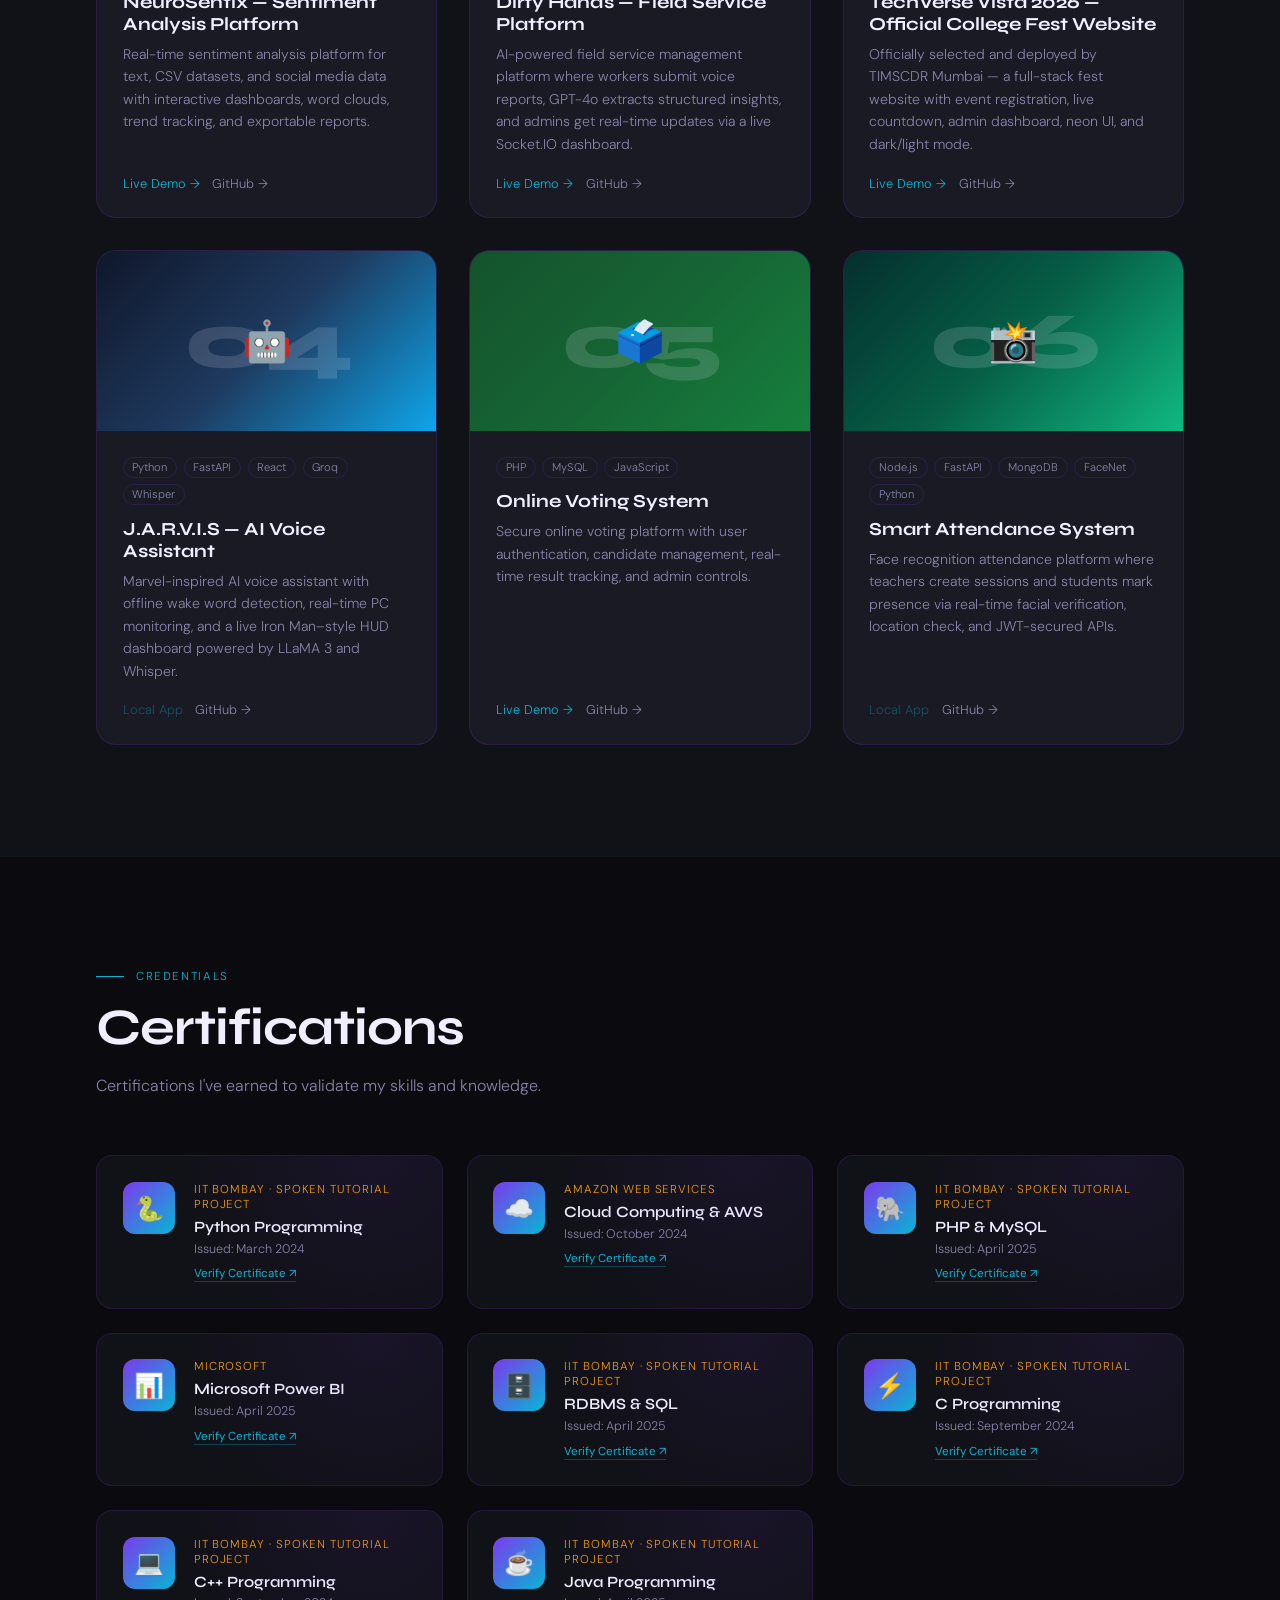
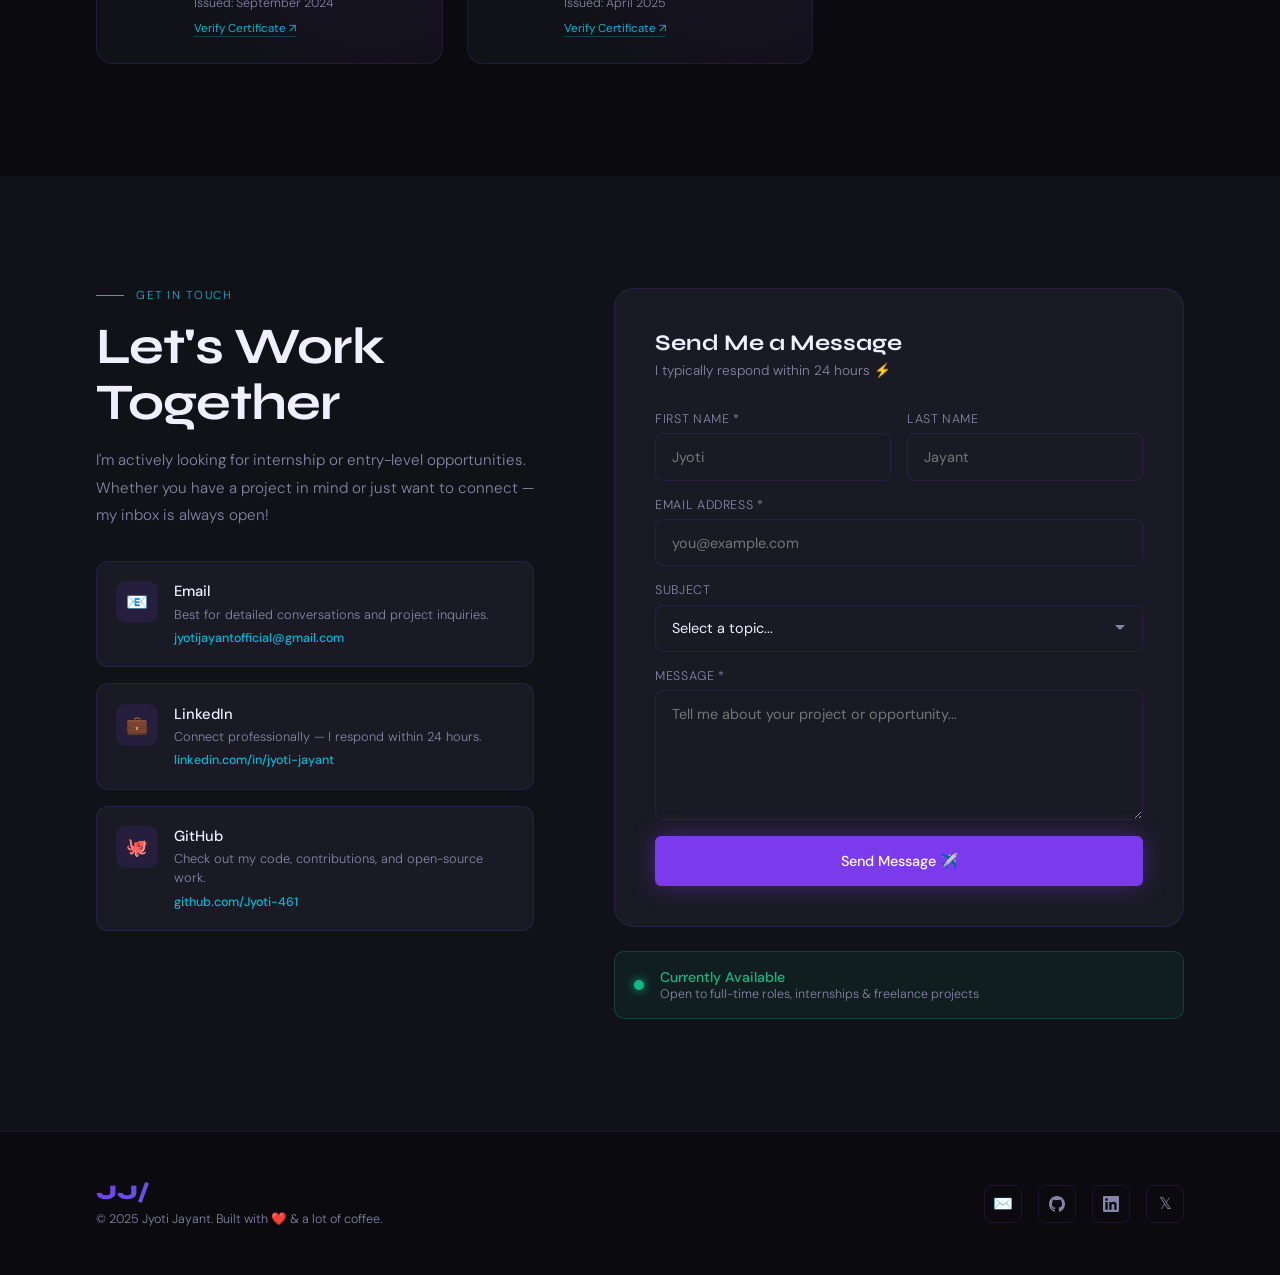
==== commit fccaccaa: "certificate problem" ====
--- a/index.html
+++ b/index.html
@@ -404,11 +404,34 @@
   .cert-issuer { font-size: 0.72rem; text-transform: uppercase; letter-spacing: 0.08em; color: var(--accent3); margin-bottom: 0.3rem; }
   .cert-name { font-family: 'Syne', sans-serif; font-weight: 600; font-size: 0.98rem; margin-bottom: 0.3rem; }
   .cert-date { color: var(--text-muted); font-size: 0.78rem; }
-  .cert-verify {
-    display: inline-block; margin-top: 0.6rem;
-    font-size: 0.72rem; color: var(--accent2); text-decoration: none;
-    border-bottom: 1px solid rgba(6,182,212,0.3); transition: border-color 0.2s ease;
-  }
+  .cert-verify{
+  display:inline-flex;
+  align-items:center;
+  gap:0.25rem;
+
+  margin-top:0.6rem;
+  padding:0;
+
+  background:none;
+  border:none;
+  outline:none;
+
+  font-size:0.72rem;
+  font-family:'DM Sans',sans-serif;
+  font-weight:400;
+
+  color:var(--accent2);
+  text-decoration:none;
+
+  border-bottom:1px solid rgba(6,182,212,0.3);
+
+  cursor:pointer;
+
+  transition:
+    border-color 0.2s ease,
+    opacity 0.2s ease,
+    transform 0.15s ease;
+}
   .cert-verify:hover { border-color: var(--accent2); }
 
 
@@ -721,7 +744,7 @@
           <span class="stat-label">Projects Built</span>
         </div>
         <div class="stat">
-          <span class="stat-num" data-target="5" data-suffix="">5</span>
+          <span class="stat-num" data-target="8" data-suffix="">8</span>
           <span class="stat-label">Certifications</span>
         </div>
       </div>
@@ -862,7 +885,7 @@
     <div class="project-card reveal reveal-delay-1">
   <div class="project-thumb">
     <div class="thumb-bg" style="background:linear-gradient(135deg,#0f172a,#1e3a5f,#0ea5e9);"></div>
-    <span class="thumb-label">05</span>
+    <span class="thumb-label">04</span>
     <span class="proj-icon">🤖</span>
   </div>
   <div class="project-body">
@@ -948,7 +971,7 @@
         <div class="cert-issuer">Amazon Web Services</div>
         <div class="cert-name">Cloud Computing &amp; AWS</div>
         <div class="cert-date">Issued: October 2024</div>
-        <button class="cert-verify" onclick="openCert('15qCJZy4EUIeQyrXKR6aNBXCJk3pNSK6n','Python Programming','IIT Bombay · Spoken Tutorial Project')">
+        <button class="cert-verify" onclick="openCert('16jUNcsxrAKHYwrNUCxV0ah-TH_mY681s','Cloud Computing & AWS','Amazon Web Services')">
   Verify Certificate ↗
 </button>
       </div>
@@ -960,7 +983,7 @@
         <div class="cert-issuer">IIT Bombay · Spoken Tutorial Project</div>
         <div class="cert-name">PHP &amp; MySQL</div>
         <div class="cert-date">Issued: April 2025</div>
-        <button class="cert-verify" onclick="openCert('16jUNcsxrAKHYwrNUCxV0ah-TH_mY681s','PHP & MySQL','IIT Bombay · Spoken Tutorial Project')">
+        <button class="cert-verify" onclick="openCert('1L5mD78uh8QlgXNpFCad5Ol4BgeOdXhdp','PHP & MySQL','IIT Bombay · Spoken Tutorial Project')">
   Verify Certificate ↗
 </button>
       </div>
@@ -1171,38 +1194,47 @@
     </div>
   </div>
 </div>
+
+
+
 <script>
 /* ── CERTIFICATE MODAL ── */
 function openCert(fileId, name, issuer) {
-  const url = `https://drive.google.com/uc?export=preview&id=${fileId}`;
-
-  document.getElementById('certModalName').textContent = name;
-  document.getElementById('certModalIssuer').textContent = issuer;
-  document.getElementById('certFrame').src = url;
-
-  document.getElementById('certOpenLink').href =
-    `https://drive.google.com/file/d/${fileId}/view`;
-
-  document.getElementById('certOverlay').classList.add('open');
-  document.body.style.overflow = 'hidden';
+  window.open(
+    `https://drive.google.com/file/d/${fileId}/view`,
+    '_blank',
+    'noopener,noreferrer'
+  );
 }
 
 function closeCert() {
-  document.getElementById('certOverlay').classList.remove('open');
-  document.getElementById('certFrame').src = '';
+
+  document.getElementById('certOverlay')
+    .classList.remove('open');
+
   document.body.style.overflow = '';
+
+  setTimeout(() => {
+    document.getElementById('certFrame').src =
+      'about:blank';
+  }, 180);
 }
 
-// Close on backdrop click
-document.getElementById('certOverlay').addEventListener('click', function(e) {
-  if (e.target === this) closeCert();
+/* ESC CLOSE */
+document.addEventListener('keydown', (e) => {
+  if (e.key === 'Escape') {
+    closeCert();
+  }
 });
 
-// Close on Escape key
-document.addEventListener('keydown', e => {
-  if (e.key === 'Escape') closeCert();
+/* CLICK OUTSIDE CLOSE */
+document.getElementById('certOverlay')
+.addEventListener('click', (e) => {
+
+  if (e.target.id === 'certOverlay') {
+    closeCert();
+  }
 });
-
 
 
   /* ── CURSOR ── */
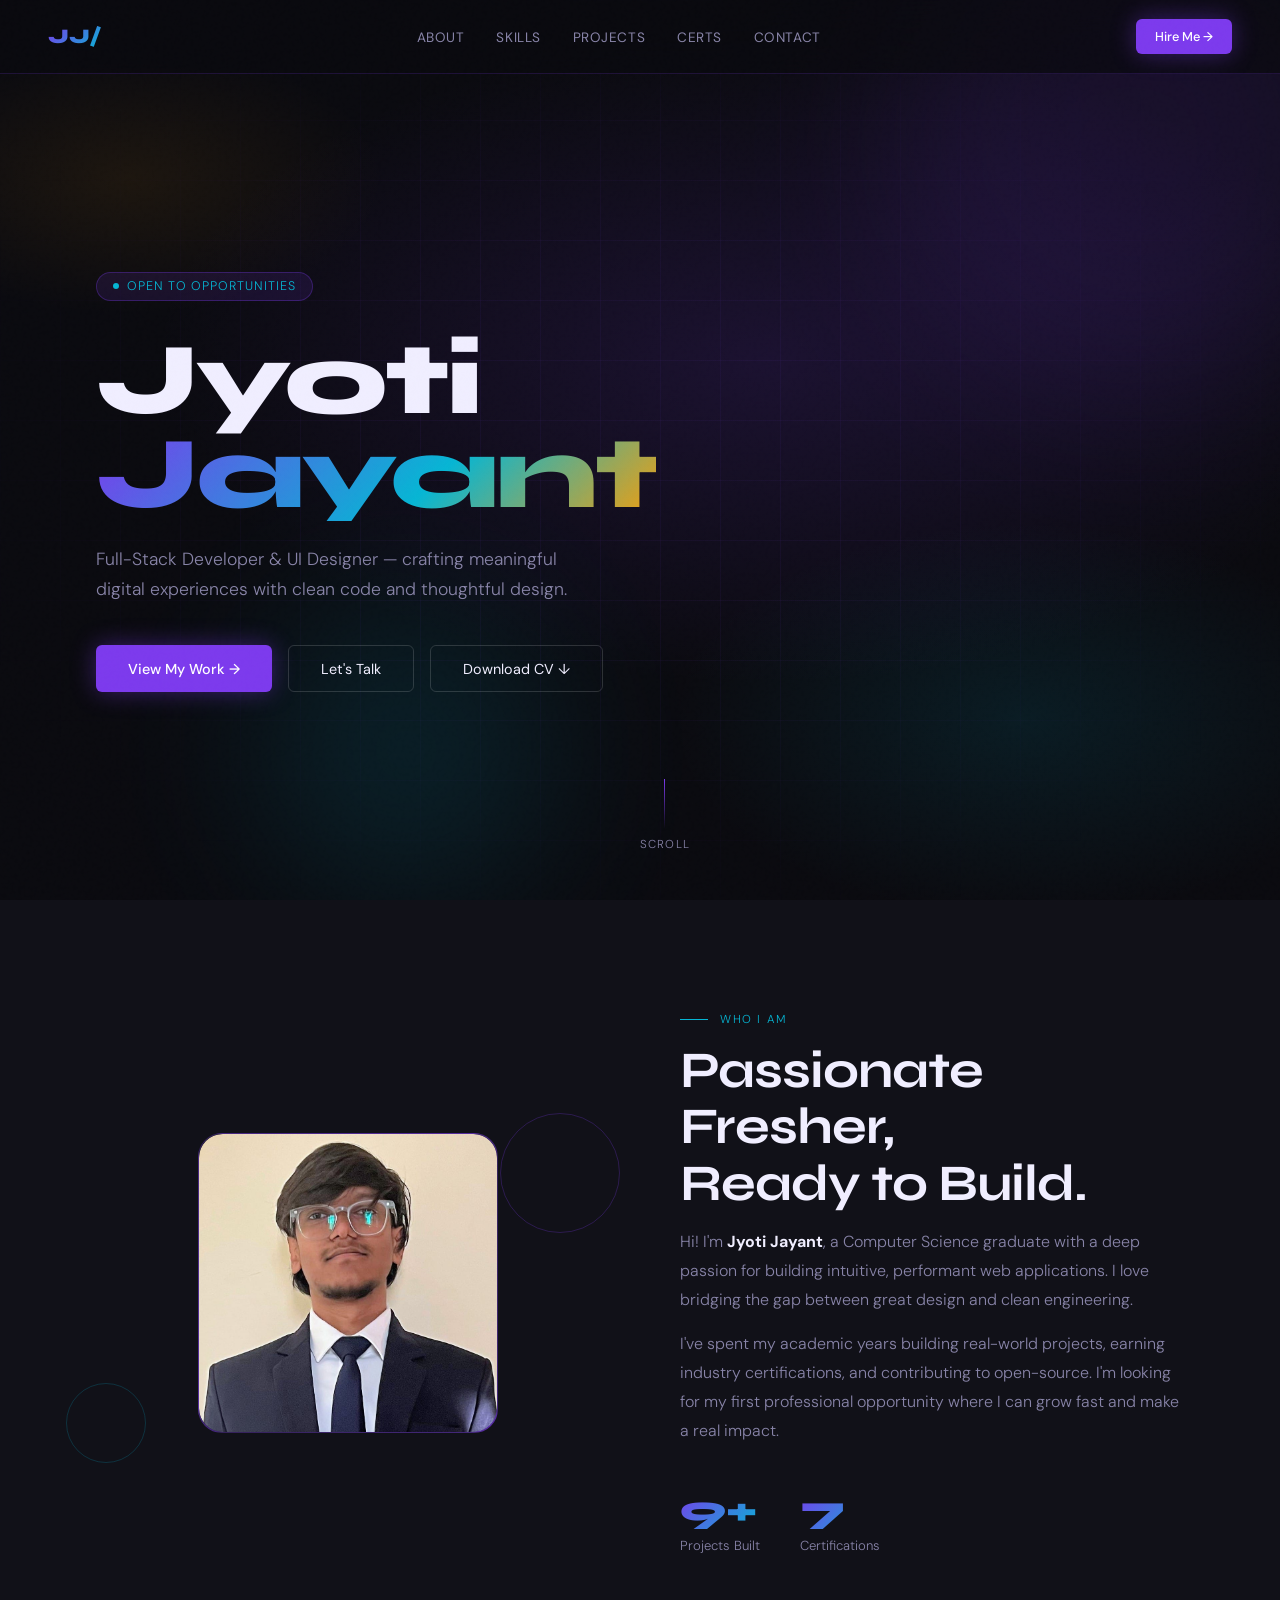
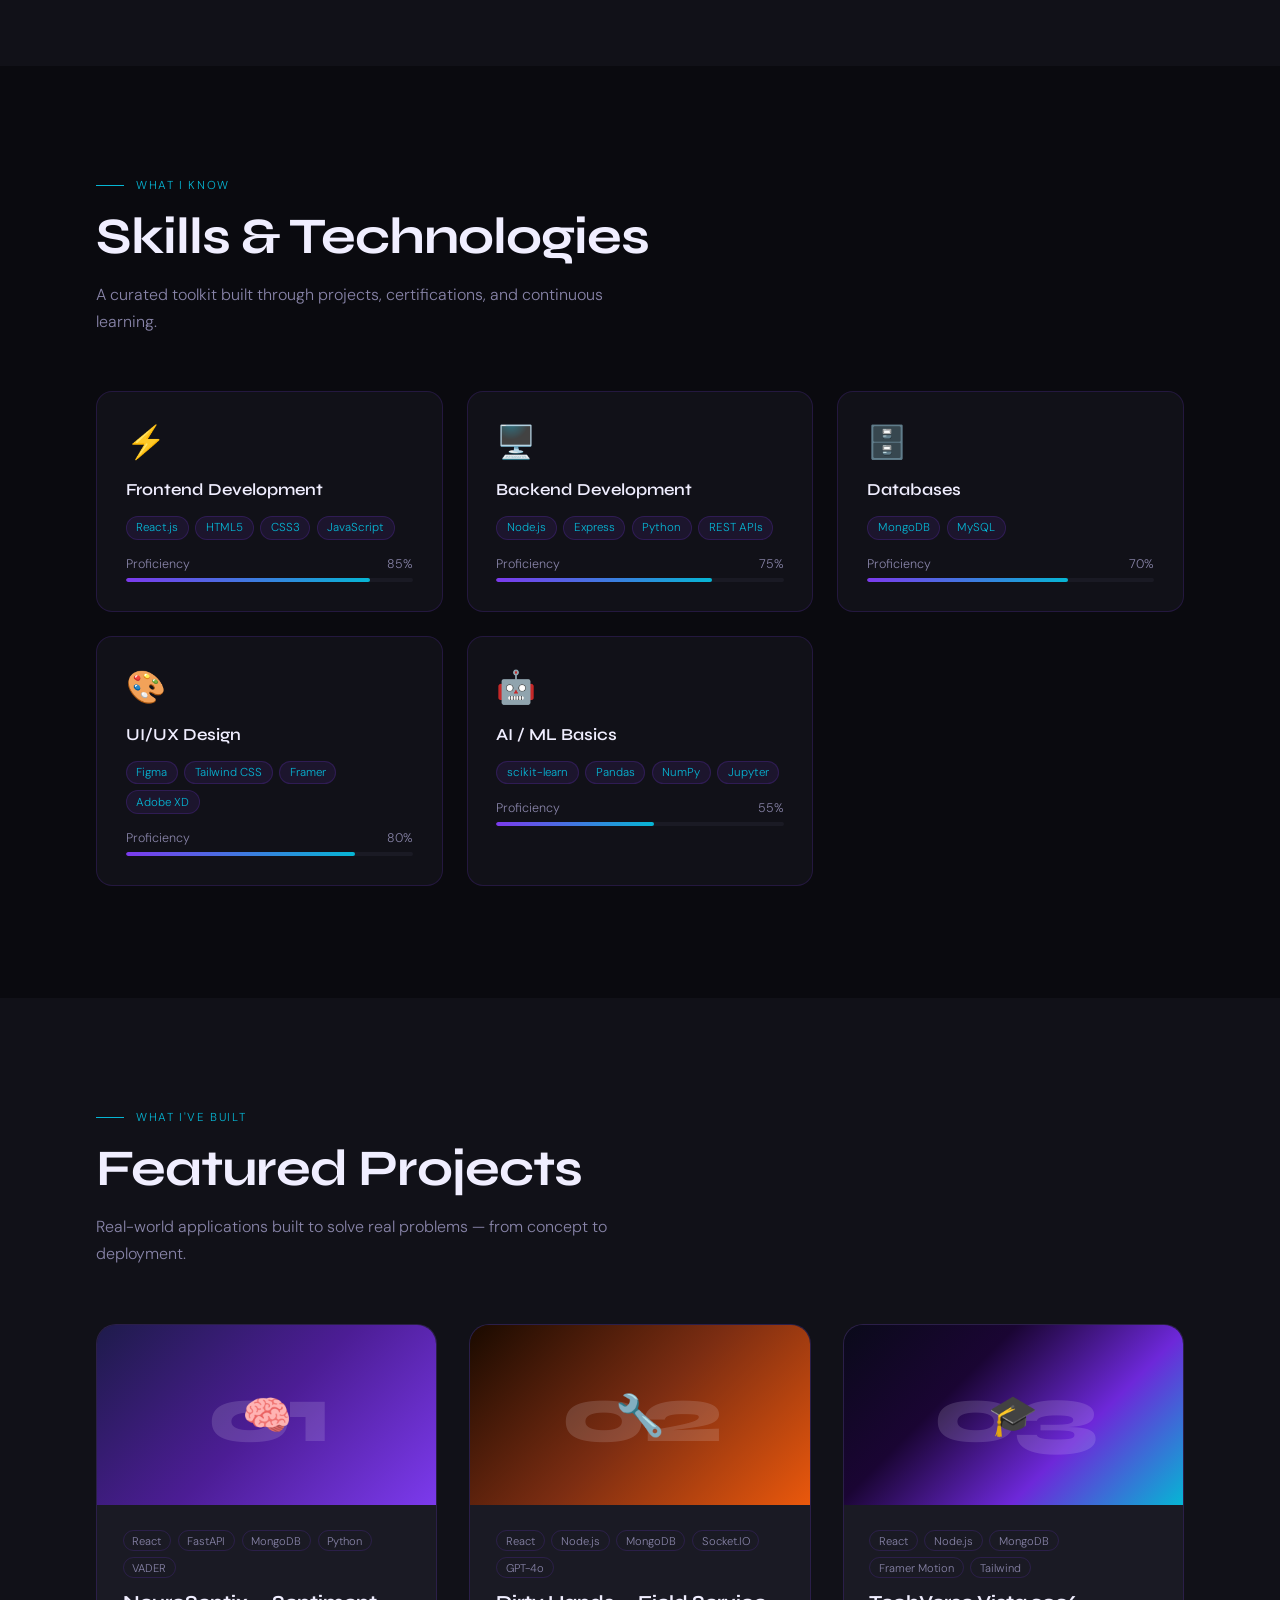
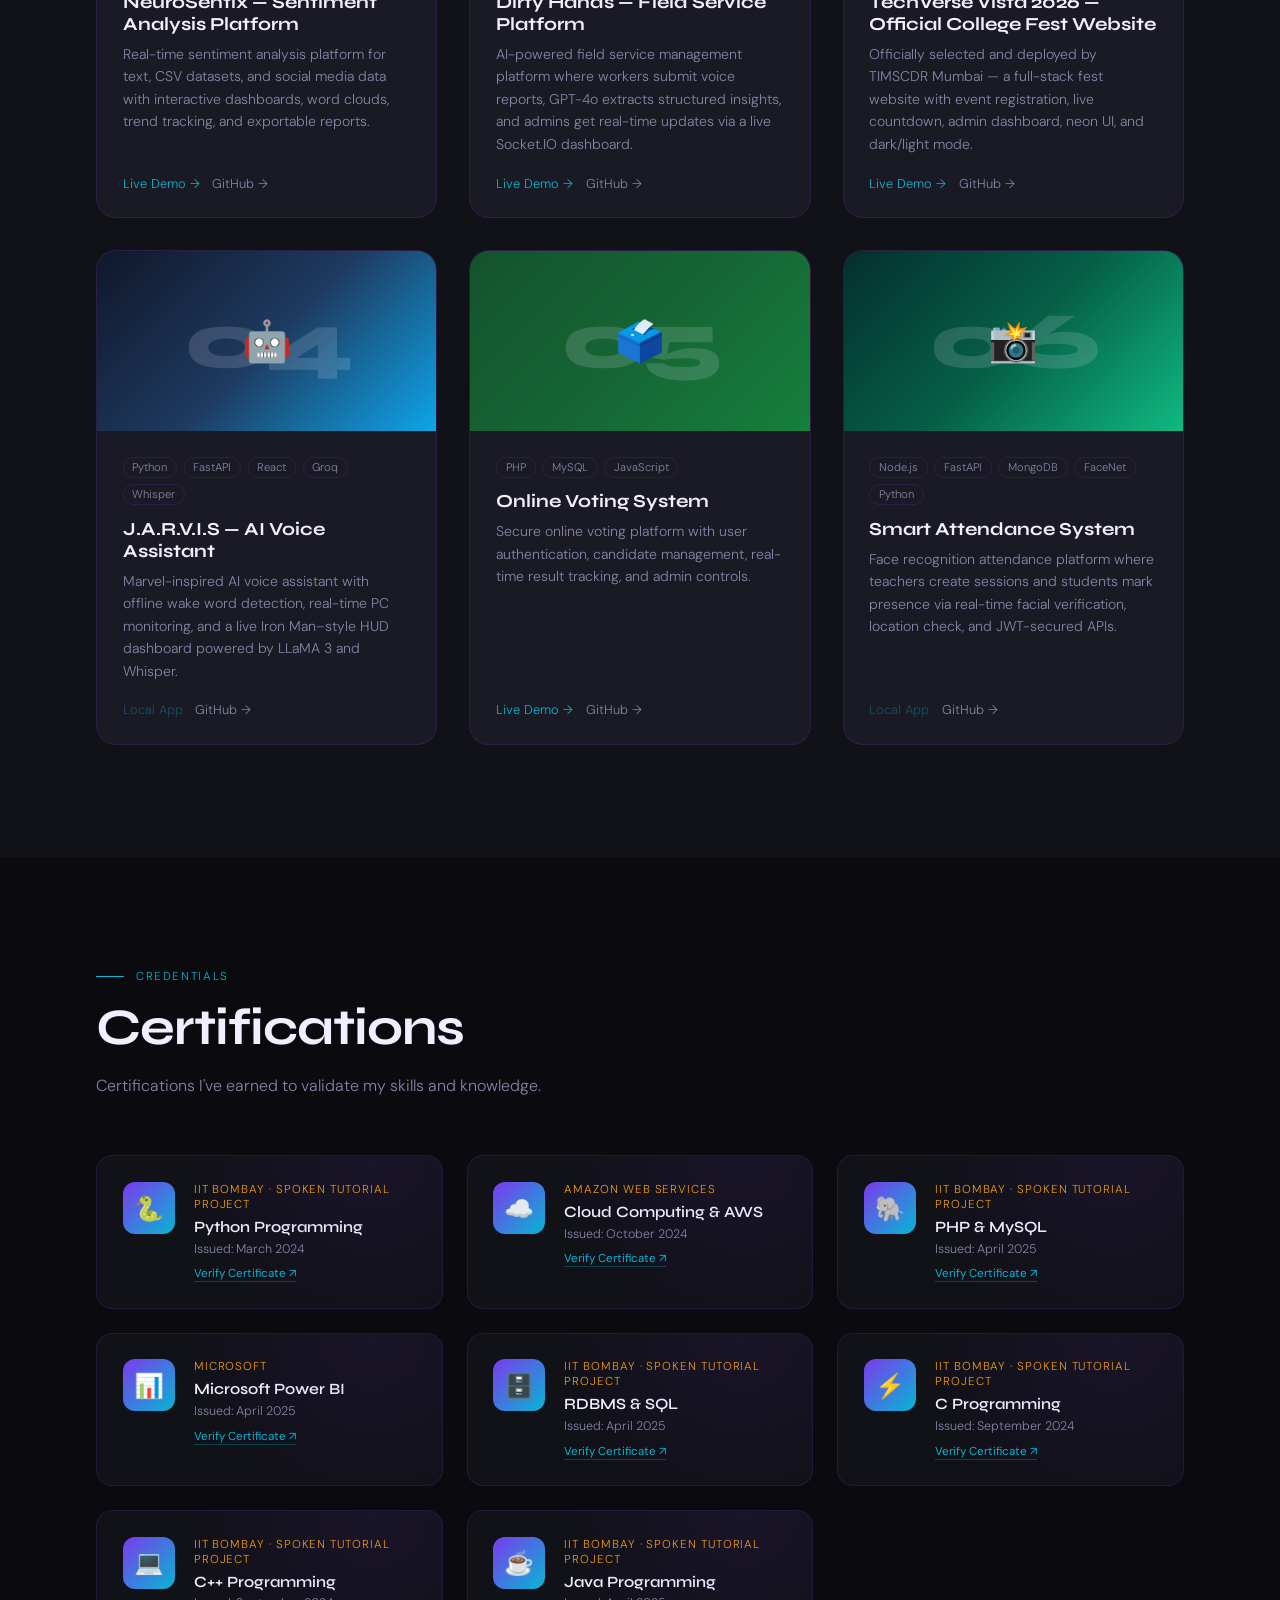
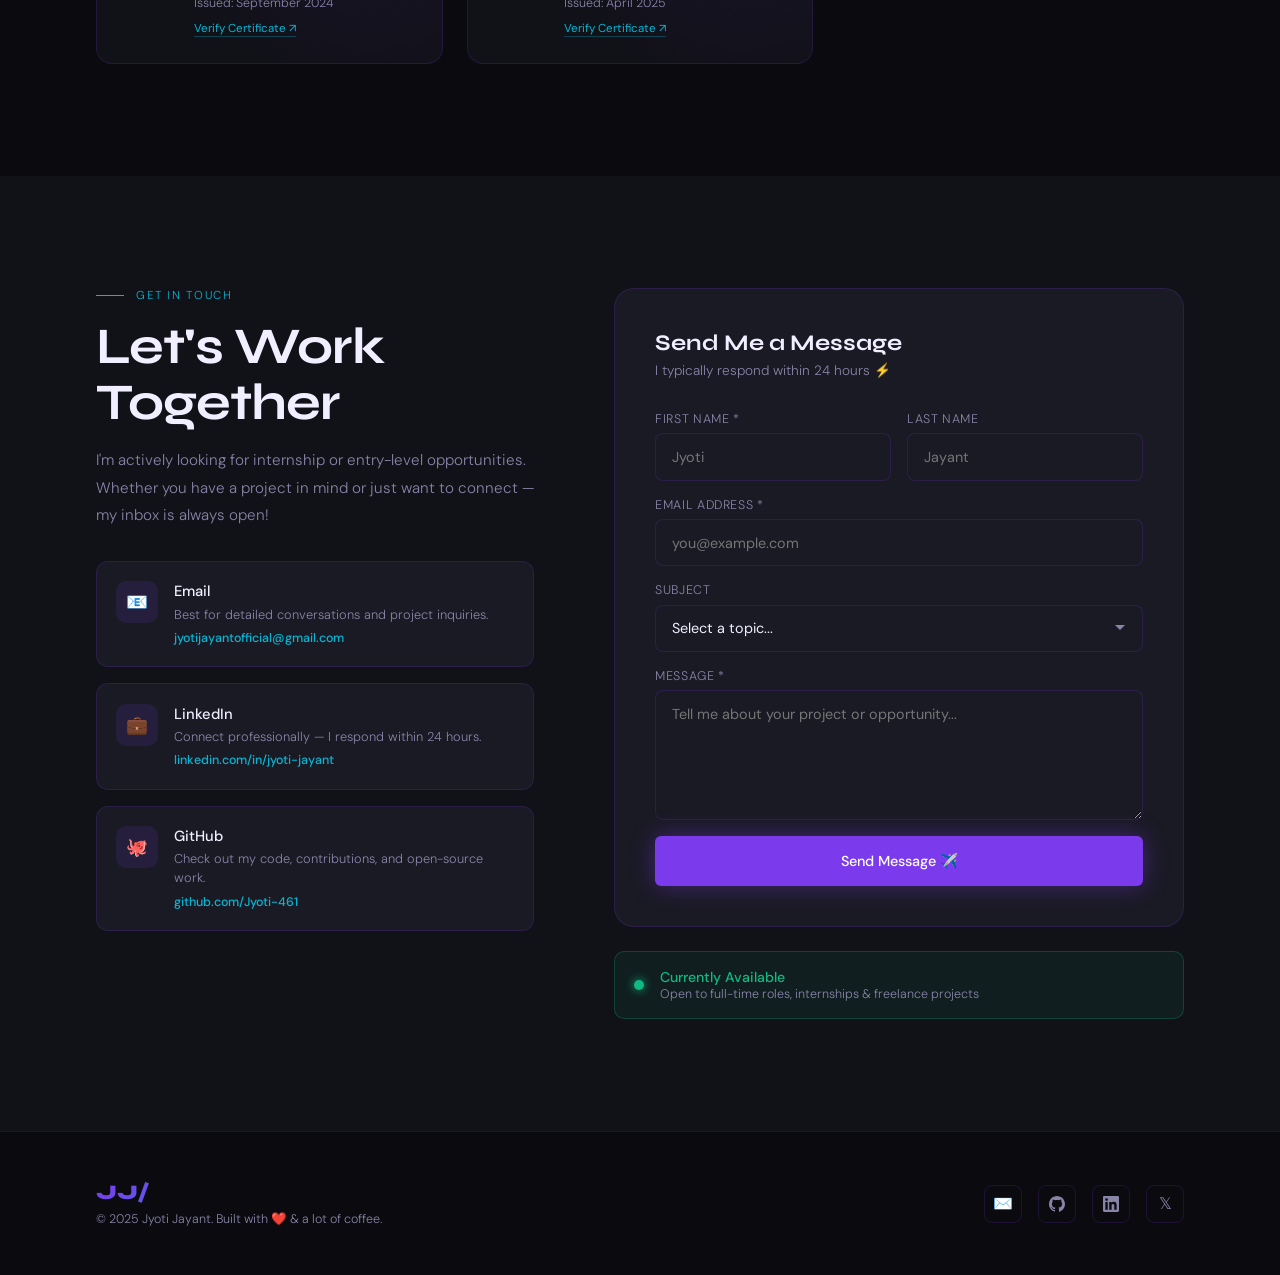
==== commit c280c5f4: "certificate animated" ====
--- a/index.html
+++ b/index.html
@@ -400,94 +400,140 @@
     border-radius: 12px; display: flex; align-items: center; justify-content: center;
     font-size: 1.5rem;
   }
-  .cert-body { flex: 1; min-width: 0; }                   /* FIX: min-width prevents overflow */
+  .cert-body { flex: 1; min-width: 0; }
   .cert-issuer { font-size: 0.72rem; text-transform: uppercase; letter-spacing: 0.08em; color: var(--accent3); margin-bottom: 0.3rem; }
   .cert-name { font-family: 'Syne', sans-serif; font-weight: 600; font-size: 0.98rem; margin-bottom: 0.3rem; }
   .cert-date { color: var(--text-muted); font-size: 0.78rem; }
-  .cert-verify{
-  display:inline-flex;
-  align-items:center;
-  gap:0.25rem;
-
-  margin-top:0.6rem;
-  padding:0;
-
-  background:none;
-  border:none;
-  outline:none;
-
-  font-size:0.72rem;
-  font-family:'DM Sans',sans-serif;
-  font-weight:400;
-
-  color:var(--accent2);
-  text-decoration:none;
-
-  border-bottom:1px solid rgba(6,182,212,0.3);
-
-  cursor:pointer;
-
-  transition:
-    border-color 0.2s ease,
-    opacity 0.2s ease,
-    transform 0.15s ease;
-}
-  .cert-verify:hover { border-color: var(--accent2); }
-
-
-
-
-
-  /* ── CERTIFICATE PREVIEW MODAL ── */
-.cert-overlay {
-  position: fixed; inset: 0;
-  background: rgba(0,0,0,0);
-  display: flex; align-items: center; justify-content: center;
-  z-index: 9999; pointer-events: none;
-  transition: background 0.18s ease;
-}
-.cert-overlay.open { background: rgba(0,0,0,0.75); pointer-events: all; }
-
-.cert-modal {
-  background: var(--surface); border: 1px solid rgba(124,58,237,0.3);
-  border-radius: 20px; width: min(90vw, 720px); max-height: 85vh;
-  overflow: hidden; display: flex; flex-direction: column;
-  transform: scale(0.05) translateY(60px); opacity: 0;
-  transform-origin: bottom center;
-  /* ── OPEN SPEED: change 0.22s ── */
-  transition: transform 0.22s cubic-bezier(0.34,1.56,0.64,1), opacity 0.18s ease;
-}
-.cert-overlay.open .cert-modal { transform: scale(1) translateY(0); opacity: 1; }
-/* ── CLOSE SPEED: change 0.16s ── */
-.cert-overlay:not(.open) .cert-modal {
-  transition: transform 0.16s cubic-bezier(0.55,0,1,0.45), opacity 0.14s ease;
-}
-
-.cert-modal-header {
-  display: flex; align-items: center; justify-content: space-between;
-  padding: 1rem 1.4rem; border-bottom: 1px solid var(--border); flex-shrink: 0;
-}
-.cert-modal-name { font-family: 'Syne', sans-serif; font-weight: 700; font-size: 1rem; }
-.cert-modal-issuer-label { font-size: 0.72rem; color: var(--accent3); text-transform: uppercase; letter-spacing: 0.08em; margin-top: 2px; }
-.cert-close-btn {
-  width: 34px; height: 34px; border-radius: 8px;
-  border: 1px solid rgba(124,58,237,0.25); background: rgba(124,58,237,0.08);
-  color: var(--text-muted); font-size: 1.1rem; cursor: pointer;
-  display: flex; align-items: center; justify-content: center;
-  transition: all 0.15s ease; line-height: 1;
-}
-.cert-close-btn:hover { background: rgba(239,68,68,0.12); border-color: rgba(239,68,68,0.35); color: #f87171; }
-.cert-iframe-wrap { flex: 1; overflow: hidden; background: var(--bg); }
-.cert-iframe-wrap iframe { width: 100%; height: 100%; min-height: 440px; border: none; }
-.cert-modal-footer {
-  padding: 0.7rem 1.4rem; border-top: 1px solid var(--border);
-  display: flex; align-items: center; justify-content: space-between; flex-shrink: 0;
-}
-.cert-open-link {
-  font-size: 0.78rem; color: var(--accent2); text-decoration: none;
-  display: inline-flex; align-items: center; gap: 0.3rem; transition: opacity 0.2s;
-}
-.cert-open-link:hover { opacity: 0.7; }
+
+  /* ── CERT VERIFY BUTTON ── */
+  .cert-verify {
+    display: inline-block; margin-top: 0.6rem;
+    font-size: 0.72rem; color: var(--accent2);
+    background: none;
+    border: none;
+    border-bottom: 1px solid rgba(6,182,212,0.3);
+    padding: 0;
+    font-family: 'DM Sans', sans-serif;
+    cursor: pointer;
+    transition: border-color 0.2s ease, color 0.2s ease;
+    position: relative; z-index: 2;
+  }
+  .cert-verify:hover { border-color: var(--accent2); color: #fff; }
+
+  /* ══════════════════════════════
+     CERTIFICATE PREVIEW MODAL
+  ══════════════════════════════ */
+  .cert-overlay {
+    position: fixed;
+    inset: 0;
+    background: rgba(0,0,0,0);
+    display: flex;
+    align-items: center;
+    justify-content: center;
+    z-index: 10000;
+    pointer-events: none;
+    transition: background 0.2s ease;
+  }
+  .cert-overlay.open {
+    background: rgba(0,0,0,0.80);
+    pointer-events: all;
+  }
+  .cert-modal {
+    background: var(--surface);
+    border: 1px solid rgba(124,58,237,0.35);
+    border-radius: 20px;
+    width: min(92vw, 740px);
+    max-height: 88vh;
+    overflow: hidden;
+    display: flex;
+    flex-direction: column;
+    /* start tiny at origin point of the verify button (bottom-center) */
+    transform: scale(0.04) translateY(80px);
+    opacity: 0;
+    transform-origin: bottom center;
+    /* ── OPEN SPEED: change 0.28s to make opening faster/slower ── */
+    transition: transform 0.28s cubic-bezier(0.34, 1.56, 0.64, 1), opacity 0.2s ease;
+  }
+  .cert-overlay.open .cert-modal {
+    transform: scale(1) translateY(0);
+    opacity: 1;
+  }
+  /* ── CLOSE SPEED: change 0.18s to make closing faster/slower ── */
+  .cert-overlay:not(.open) .cert-modal {
+    transition: transform 0.18s cubic-bezier(0.55, 0, 1, 0.45), opacity 0.15s ease;
+  }
+
+  .cert-modal-header {
+    display: flex;
+    align-items: center;
+    justify-content: space-between;
+    padding: 1rem 1.4rem;
+    border-bottom: 1px solid var(--border);
+    flex-shrink: 0;
+    background: var(--surface2);
+  }
+  .cert-modal-header-left { display: flex; flex-direction: column; gap: 2px; }
+  .cert-modal-name {
+    font-family: 'Syne', sans-serif;
+    font-weight: 700; font-size: 1.05rem;
+    color: var(--text);
+  }
+  .cert-modal-issuer-label {
+    font-size: 0.70rem; color: var(--accent3);
+    text-transform: uppercase; letter-spacing: 0.08em;
+  }
+  .cert-close-btn {
+    width: 36px; height: 36px;
+    border-radius: 8px;
+    border: 1px solid rgba(124,58,237,0.3);
+    background: rgba(124,58,237,0.1);
+    color: var(--text-muted);
+    font-size: 1.1rem;
+    cursor: pointer;
+    display: flex; align-items: center; justify-content: center;
+    transition: all 0.15s ease;
+    line-height: 1;
+    flex-shrink: 0;
+  }
+  .cert-close-btn:hover {
+    background: rgba(239,68,68,0.15);
+    border-color: rgba(239,68,68,0.4);
+    color: #f87171;
+  }
+  .cert-iframe-wrap {
+    flex: 1;
+    overflow: hidden;
+    background: #fff;
+    min-height: 460px;
+  }
+  .cert-iframe-wrap iframe {
+    width: 100%;
+    height: 100%;
+    min-height: 460px;
+    border: none;
+    display: block;
+  }
+  .cert-modal-footer {
+    padding: 0.75rem 1.4rem;
+    border-top: 1px solid var(--border);
+    display: flex;
+    align-items: center;
+    justify-content: space-between;
+    flex-shrink: 0;
+    background: var(--surface2);
+  }
+  .cert-modal-footer span {
+    font-size: 0.74rem;
+    color: var(--text-muted);
+  }
+  .cert-open-link {
+    font-size: 0.78rem; color: var(--accent2);
+    text-decoration: none;
+    display: inline-flex; align-items: center; gap: 0.3rem;
+    transition: opacity 0.2s ease;
+    white-space: nowrap;
+  }
+  .cert-open-link:hover { opacity: 0.7; }
 
   /* ── CONTACT ── */
   #contact { background: var(--surface); }
@@ -661,6 +707,29 @@
 
 <div class="cursor" id="cursor"></div>
 <div class="cursor-ring" id="cursorRing"></div>
+
+<!-- ══════════════════════════════
+     CERTIFICATE PREVIEW OVERLAY
+     (must be OUTSIDE all sections so z-index works correctly)
+════════════════════════════════ -->
+<div class="cert-overlay" id="certOverlay">
+  <div class="cert-modal" id="certModal">
+    <div class="cert-modal-header">
+      <div class="cert-modal-header-left">
+        <div class="cert-modal-name" id="certModalName">Certificate</div>
+        <div class="cert-modal-issuer-label" id="certModalIssuer">Issuer</div>
+      </div>
+      <button class="cert-close-btn" id="certCloseBtn" aria-label="Close preview">✕</button>
+    </div>
+    <div class="cert-iframe-wrap">
+      <iframe id="certIframe" src="" title="Certificate Preview" loading="lazy" allow="autoplay"></iframe>
+    </div>
+    <div class="cert-modal-footer">
+      <span>Preview may require Google sign-in if private</span>
+      <a class="cert-open-link" id="certOpenLink" href="#" target="_blank" rel="noopener">Open in Google Drive ↗</a>
+    </div>
+  </div>
+</div>
 
 <!-- ── NAV ── -->
 <nav>
@@ -1173,68 +1242,56 @@
     <a href="#" class="social-link" title="Twitter/X" aria-label="Twitter profile">𝕏</a>
   </div>
 </footer>
-<!-- ── CERTIFICATE MODAL ── -->
-<div class="cert-overlay" id="certOverlay">
-  <div class="cert-modal">
-    <div class="cert-modal-header">
-      <div>
-        <div class="cert-modal-name" id="certModalName"></div>
-        <div class="cert-modal-issuer-label" id="certModalIssuer"></div>
-      </div>
-      <button class="cert-close-btn" onclick="closeCert()">✕</button>
-    </div>
-    <div class="cert-iframe-wrap">
-      <iframe id="certFrame" src="" allowfullscreen loading="lazy"></iframe>
-    </div>
-    <div class="cert-modal-footer">
-      <a class="cert-open-link" id="certOpenLink" href="#" target="_blank" rel="noopener">
-        Open in Drive ↗
-      </a>
-      <span style="font-size:0.72rem;color:var(--text-muted);">Press Esc to close</span>
-    </div>
-  </div>
-</div>
-
-
 
 <script>
-/* ── CERTIFICATE MODAL ── */
-function openCert(fileId, name, issuer) {
-  window.open(
-    `https://drive.google.com/file/d/${fileId}/view`,
-    '_blank',
-    'noopener,noreferrer'
-  );
-}
-
-function closeCert() {
-
-  document.getElementById('certOverlay')
-    .classList.remove('open');
-
-  document.body.style.overflow = '';
-
-  setTimeout(() => {
-    document.getElementById('certFrame').src =
-      'about:blank';
-  }, 180);
-}
-
-/* ESC CLOSE */
-document.addEventListener('keydown', (e) => {
-  if (e.key === 'Escape') {
-    closeCert();
-  }
-});
-
-/* CLICK OUTSIDE CLOSE */
-document.getElementById('certOverlay')
-.addEventListener('click', (e) => {
-
-  if (e.target.id === 'certOverlay') {
-    closeCert();
-  }
-});
+  /* ════════════════════════════════════════
+     CERTIFICATE MODAL — openCert / closeCert
+  ════════════════════════════════════════ */
+  var certOverlay  = document.getElementById('certOverlay');
+  var certModal    = document.getElementById('certModal');
+  var certIframe   = document.getElementById('certIframe');
+  var certModalName    = document.getElementById('certModalName');
+  var certModalIssuer  = document.getElementById('certModalIssuer');
+  var certOpenLink     = document.getElementById('certOpenLink');
+  var certCloseBtn     = document.getElementById('certCloseBtn');
+
+  function openCert(driveId, name, issuer) {
+    /* Build URLs — /preview embeds the doc; /view opens Drive directly */
+    var previewUrl = 'https://drive.google.com/file/d/' + driveId + '/preview';
+    var viewUrl    = 'https://drive.google.com/file/d/' + driveId + '/view?usp=sharing';
+
+    /* Populate modal content BEFORE showing it */
+    certModalName.textContent   = name;
+    certModalIssuer.textContent = issuer;
+    certOpenLink.href           = viewUrl;
+    certIframe.src              = previewUrl;
+
+    /* Show overlay — CSS transition handles the pop-up animation */
+    certOverlay.classList.add('open');
+    document.body.style.overflow = 'hidden';
+  }
+
+  function closeCert() {
+    certOverlay.classList.remove('open');
+    document.body.style.overflow = '';
+    /* ── Clear iframe AFTER close animation (matches 0.18s close speed above) ── */
+    setTimeout(function() {
+      certIframe.src = '';
+    }, 220);
+  }
+
+  /* Close button */
+  certCloseBtn.addEventListener('click', closeCert);
+
+  /* Click backdrop to close */
+  certOverlay.addEventListener('click', function(e) {
+    if (e.target === certOverlay) closeCert();
+  });
+
+  /* Escape key to close */
+  document.addEventListener('keydown', function(e) {
+    if (e.key === 'Escape' && certOverlay.classList.contains('open')) closeCert();
+  });
 
 
   /* ── CURSOR ── */
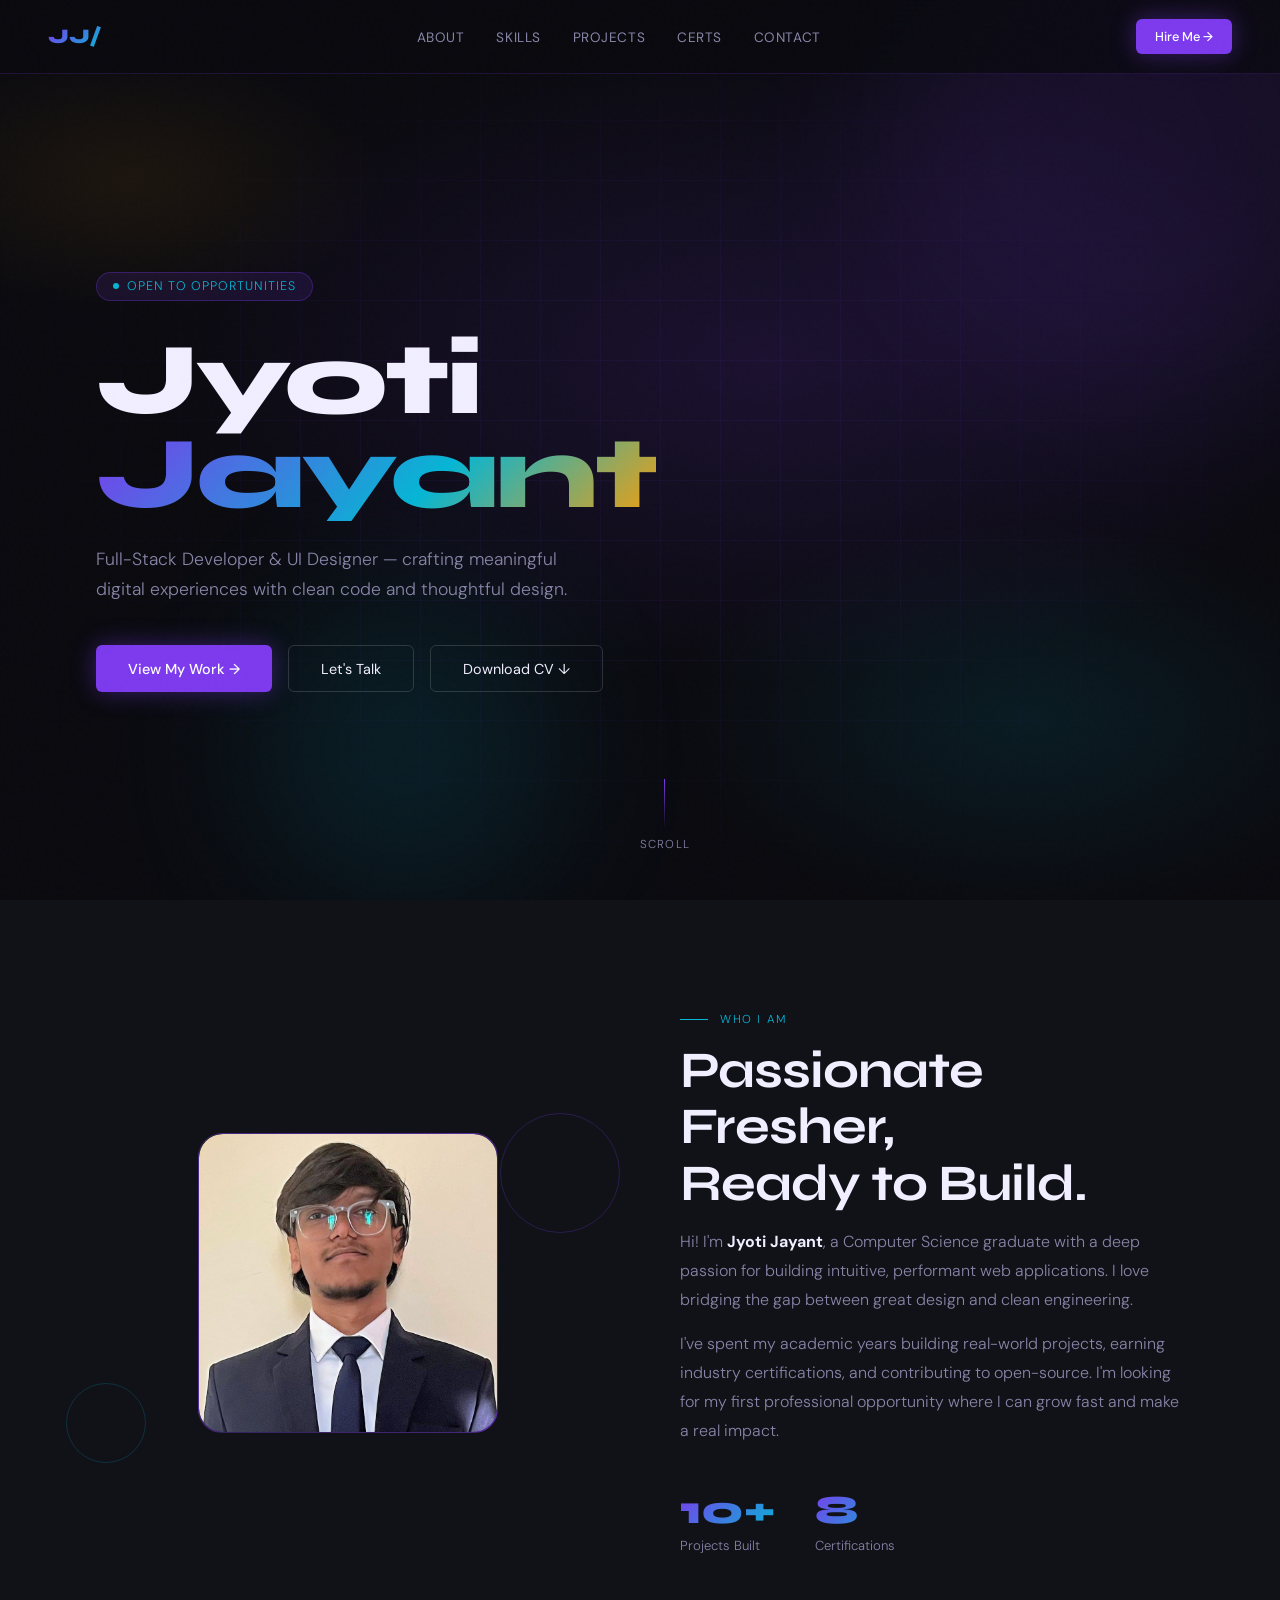
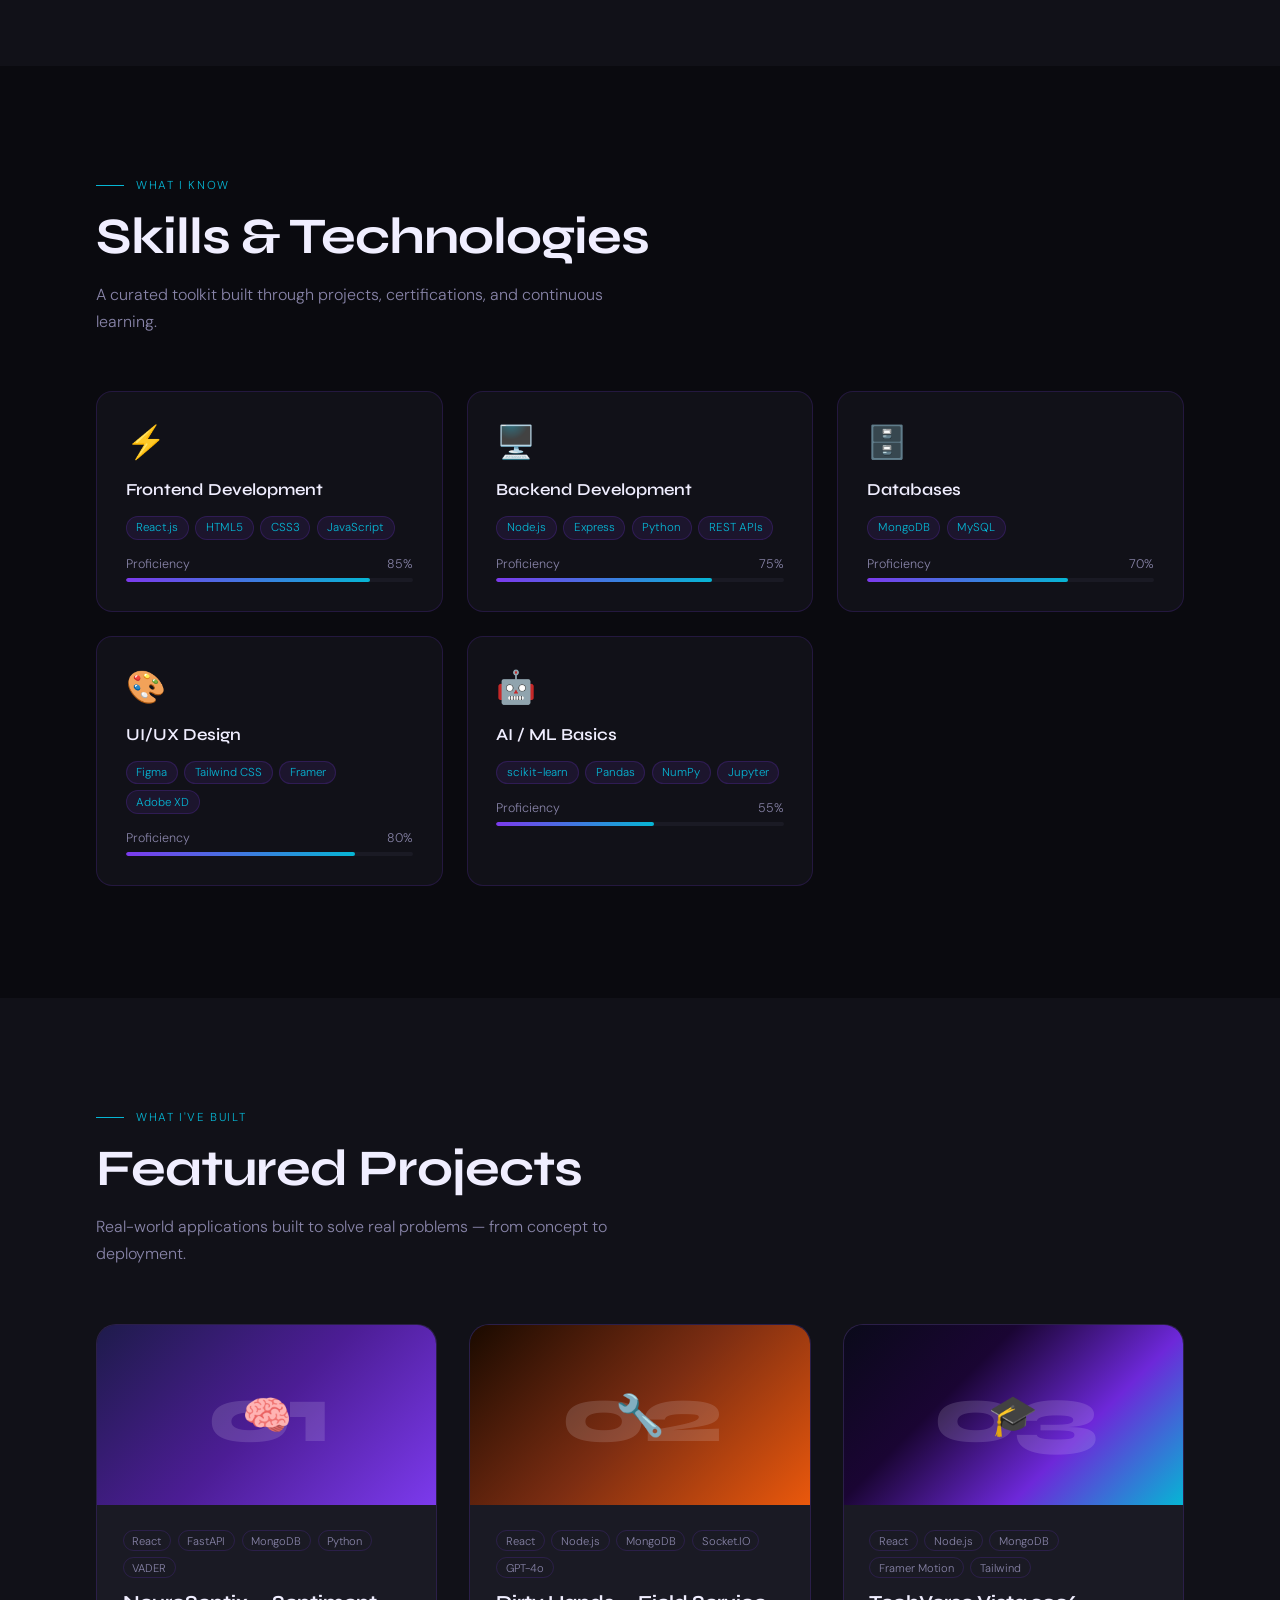
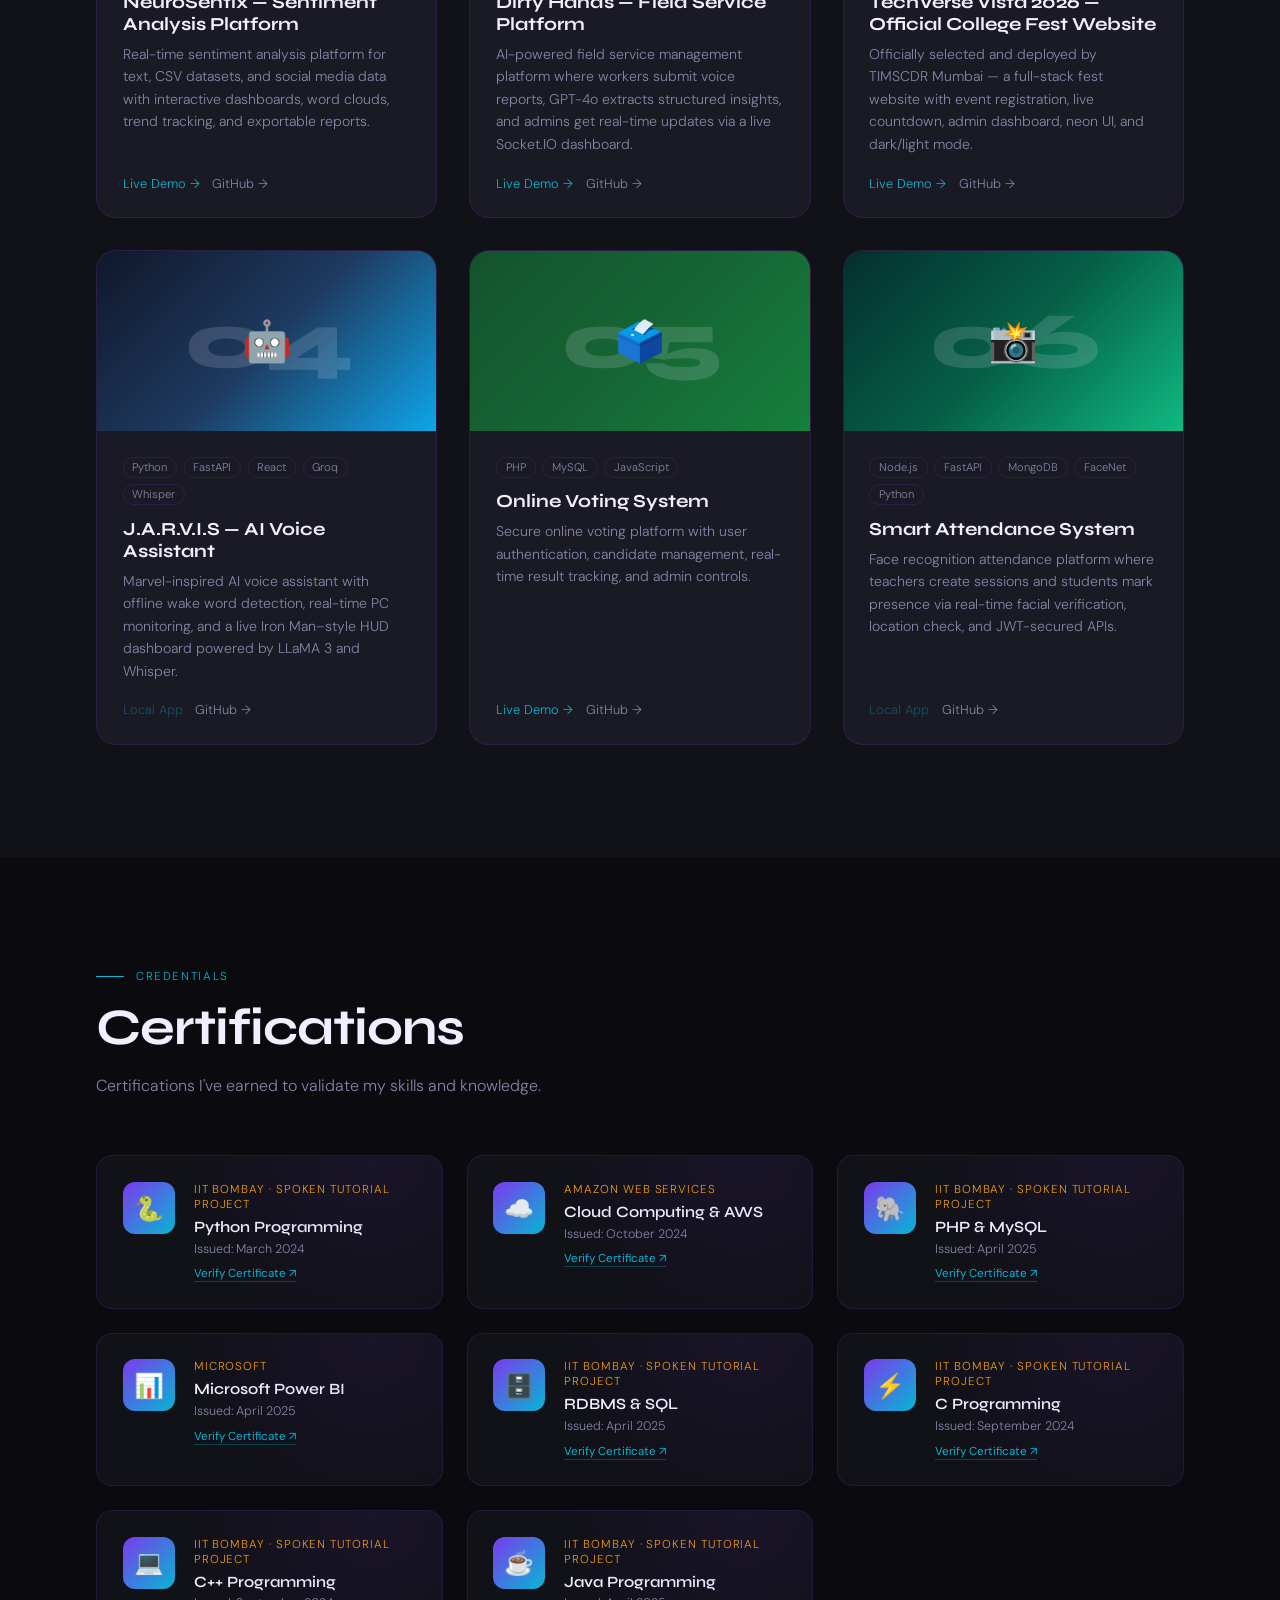
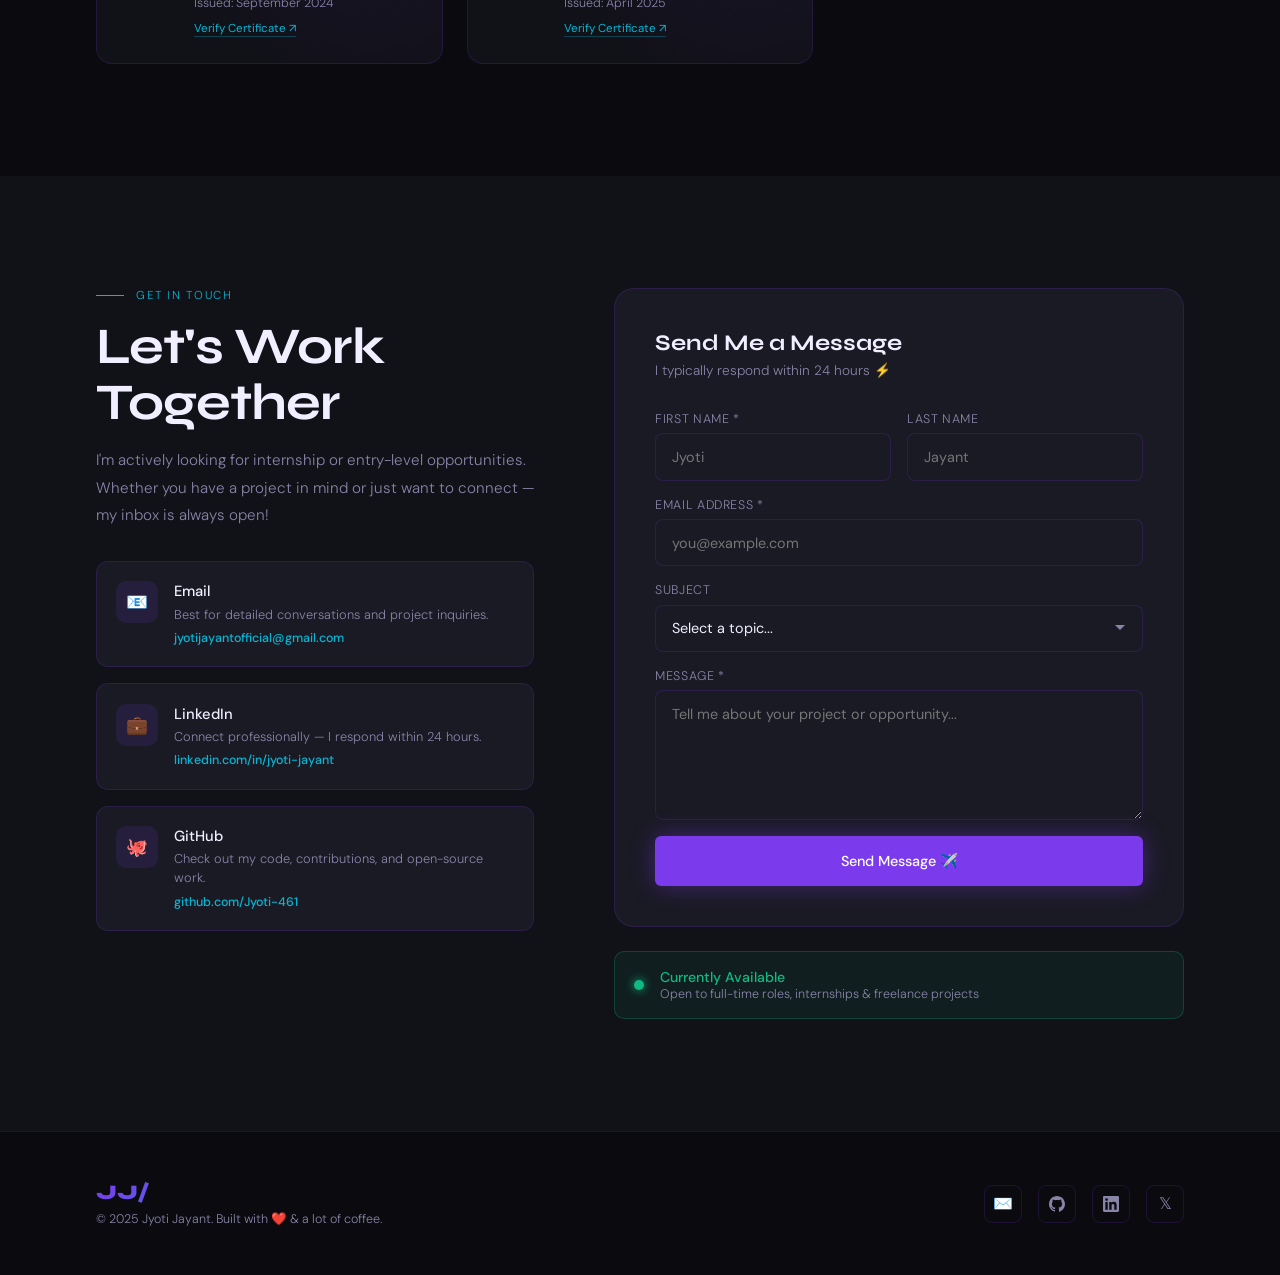
==== commit d5214167: "resume" ====
--- a/index.html
+++ b/index.html
@@ -778,7 +778,7 @@
       <a href="#projects" class="btn-primary">View My Work →</a>
       <a href="#contact" class="btn-outline">Let's Talk</a>
       <!-- FIX: replace alert() with a real link placeholder -->
-      <a href="YOUR_RESUME_LINK_HERE" target="_blank" rel="noopener" class="btn-outline">Download CV ↓</a>
+      <a href="TIMSCDR Resume.pdf" target="_blank" rel="noopener" class="btn-outline">Download CV ↓</a>
     </div>
   </div>
 
